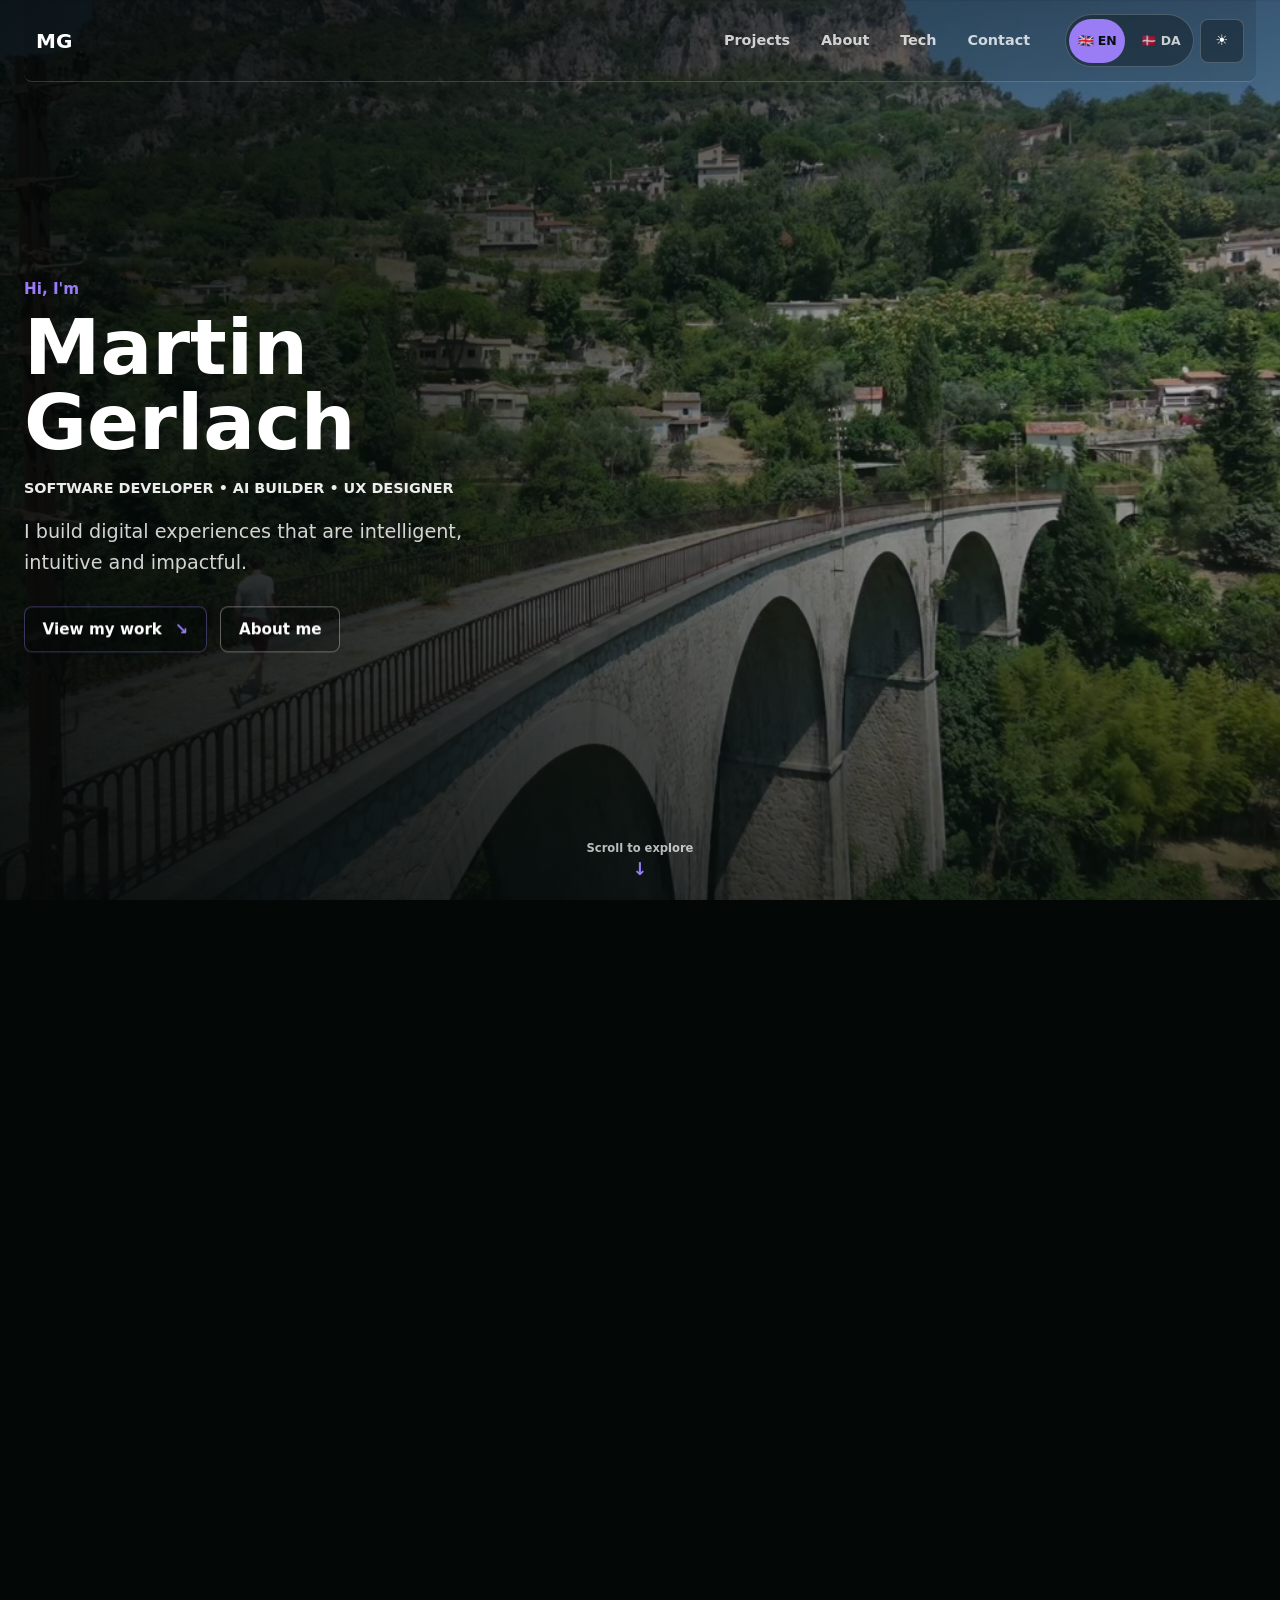
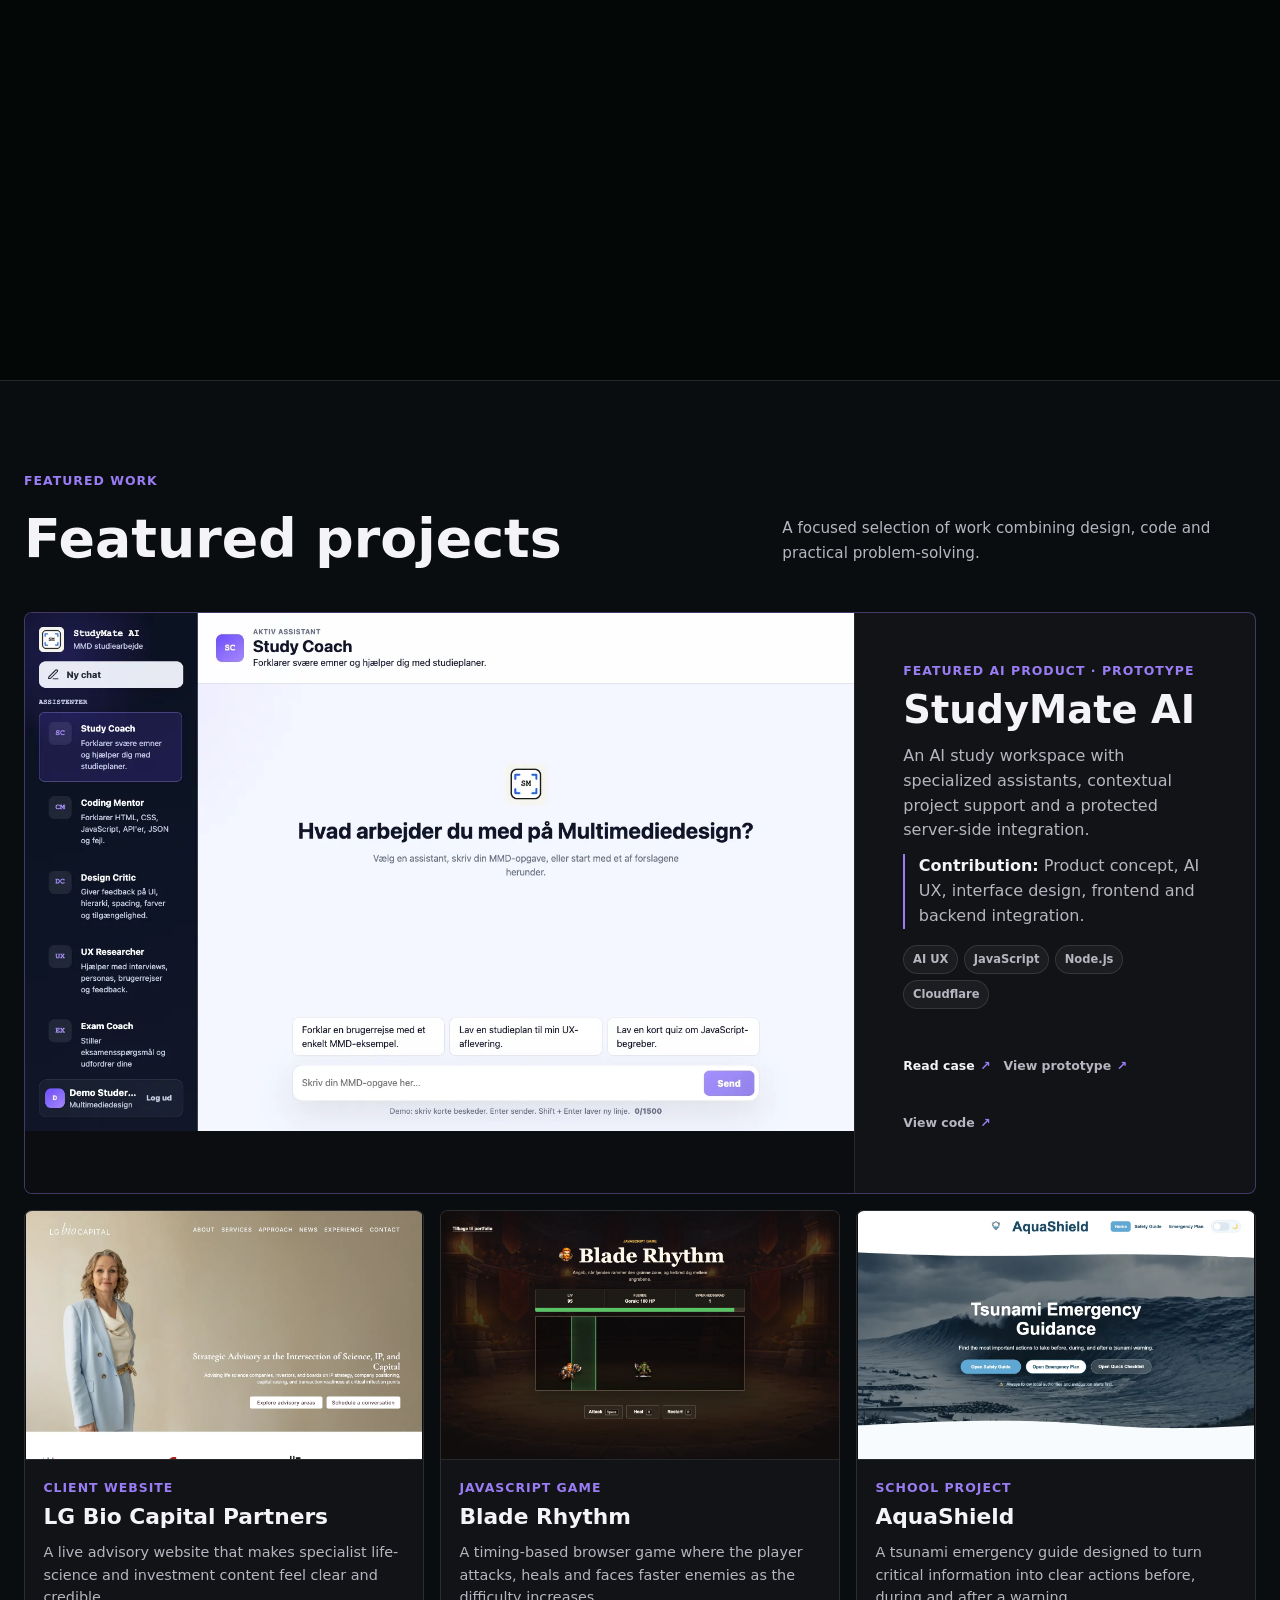
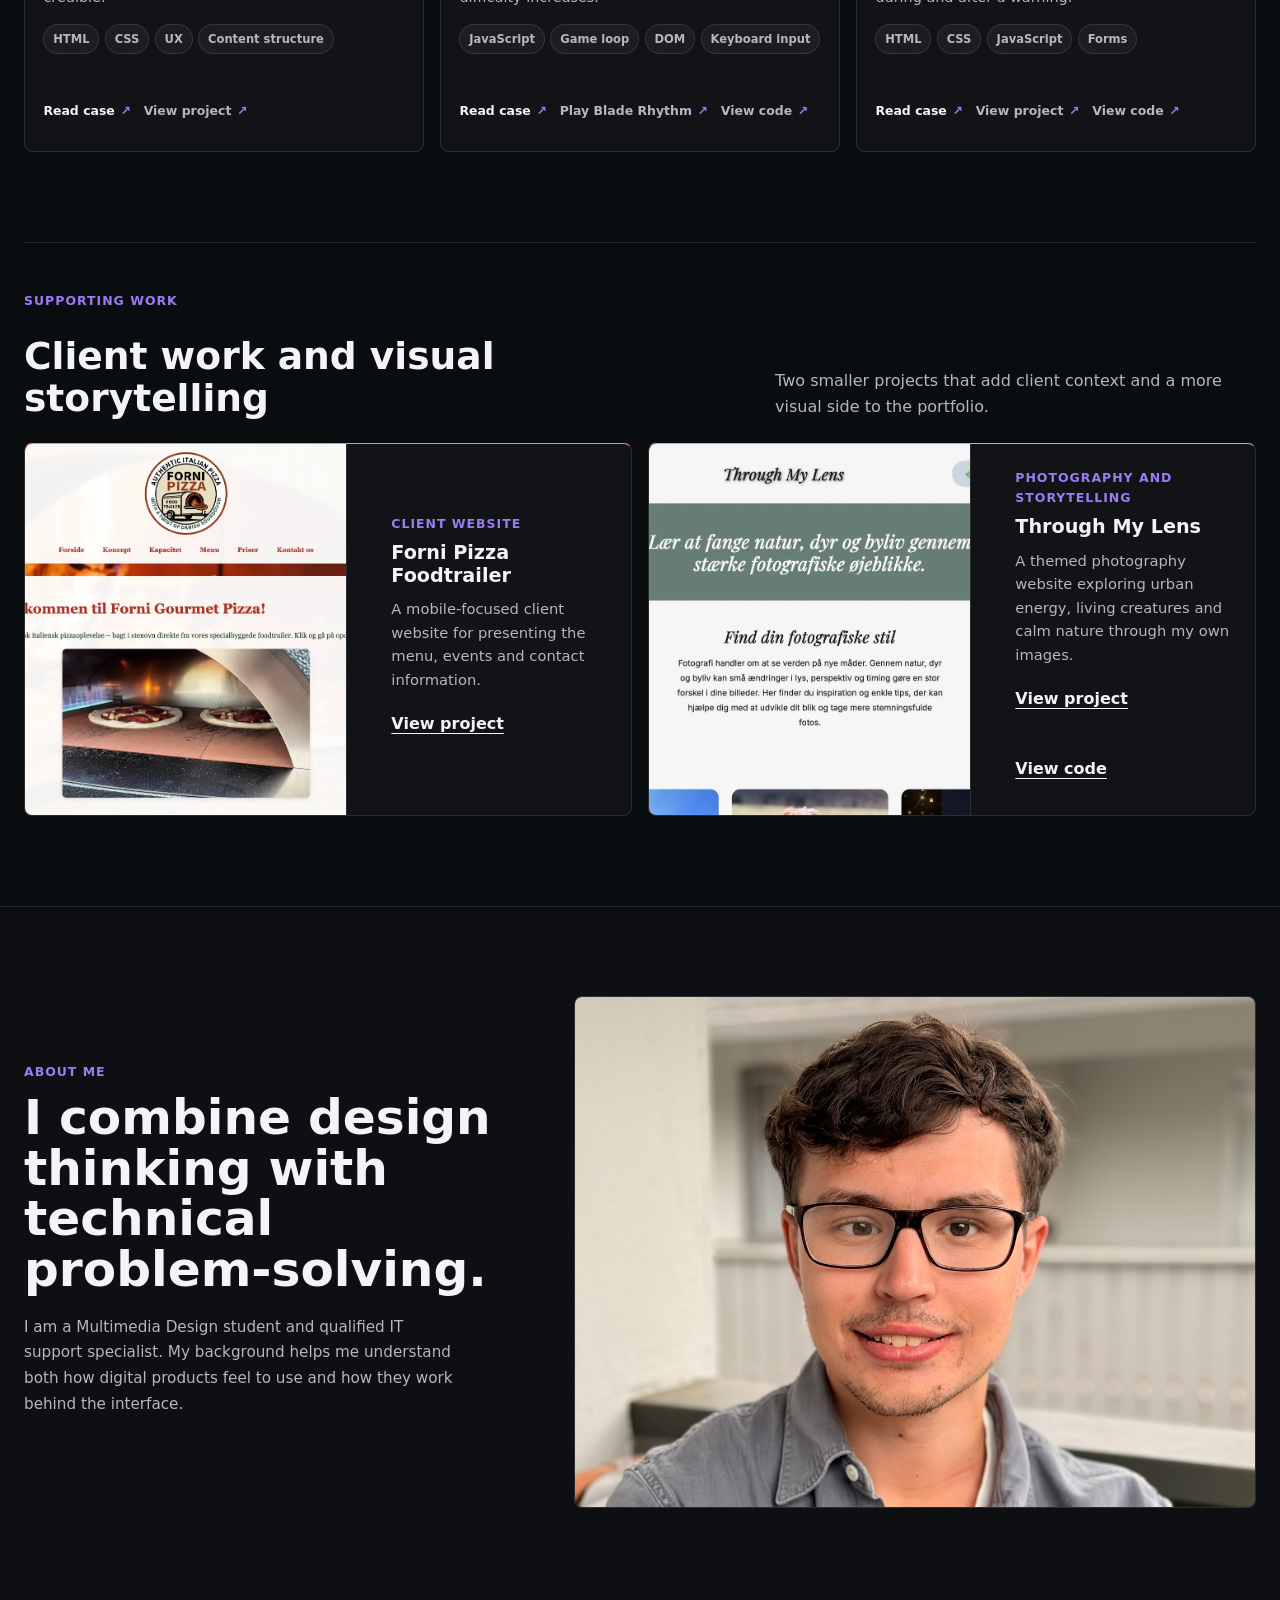
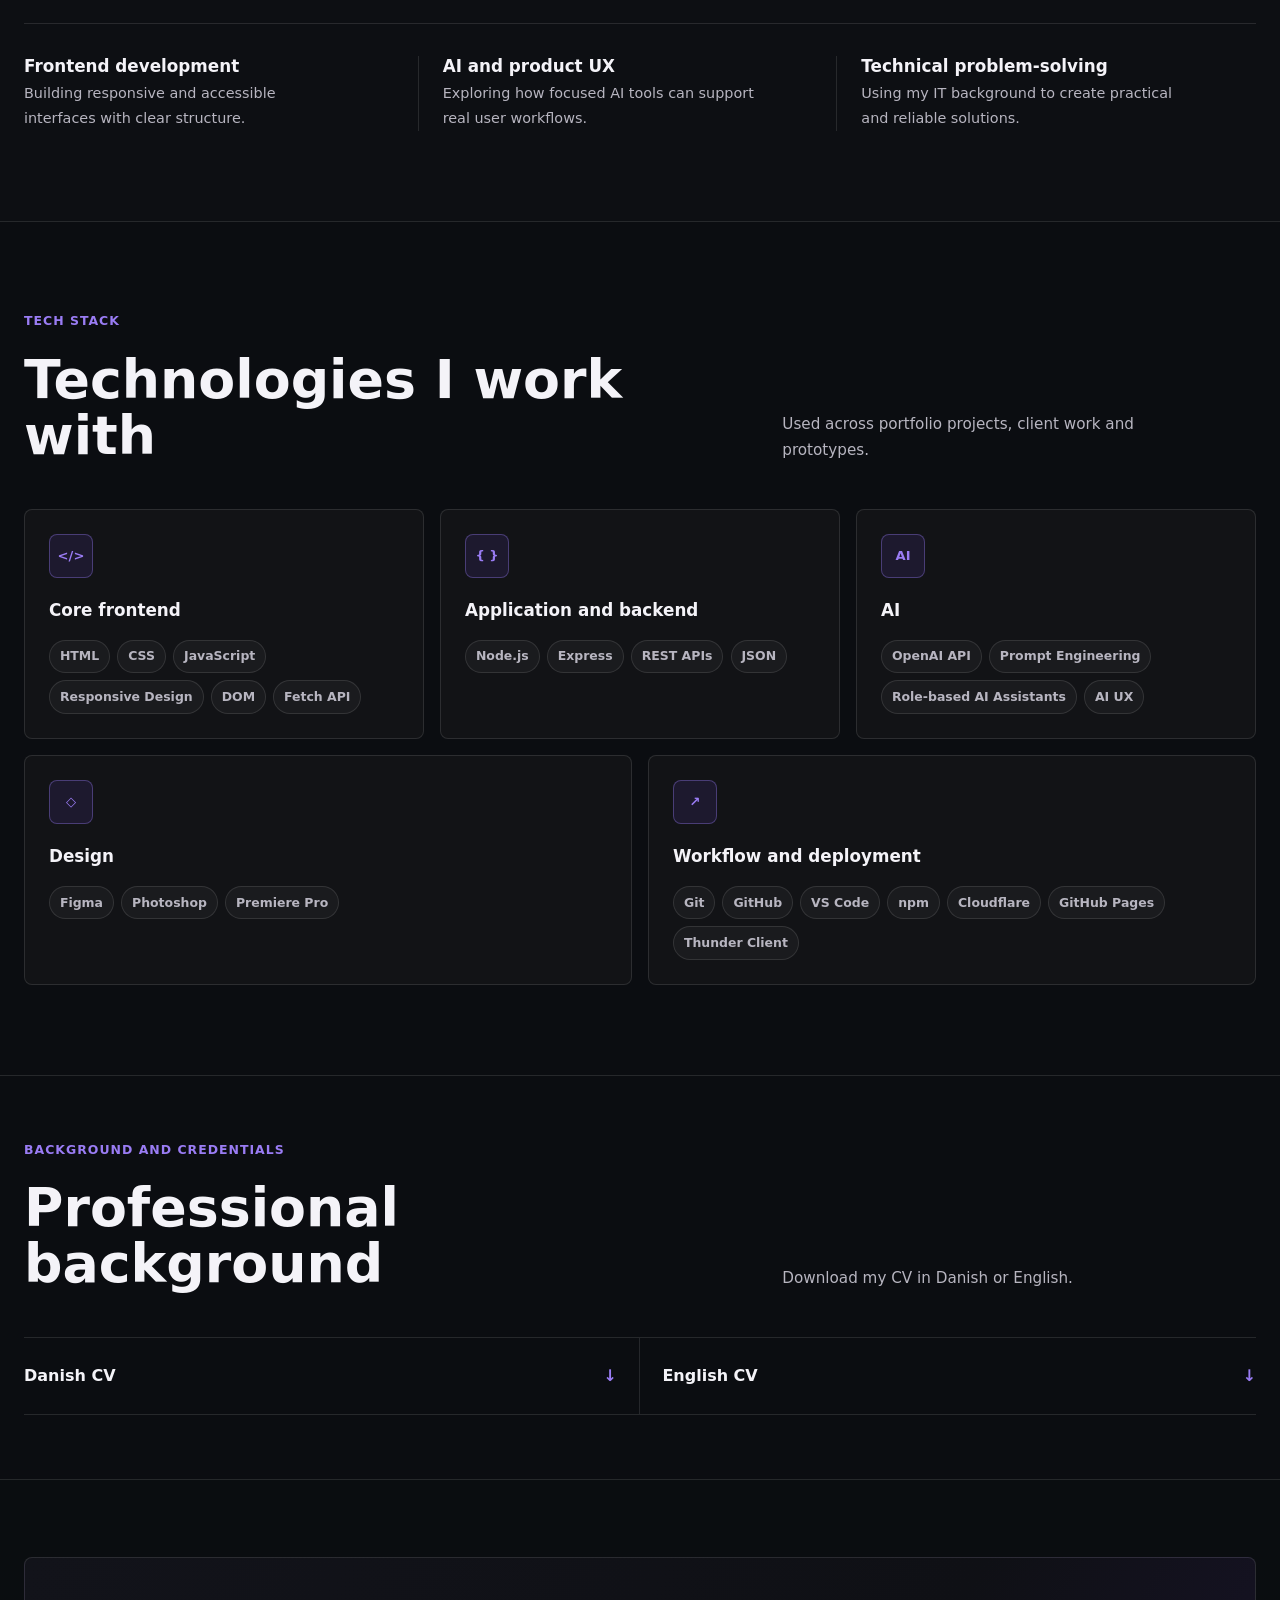
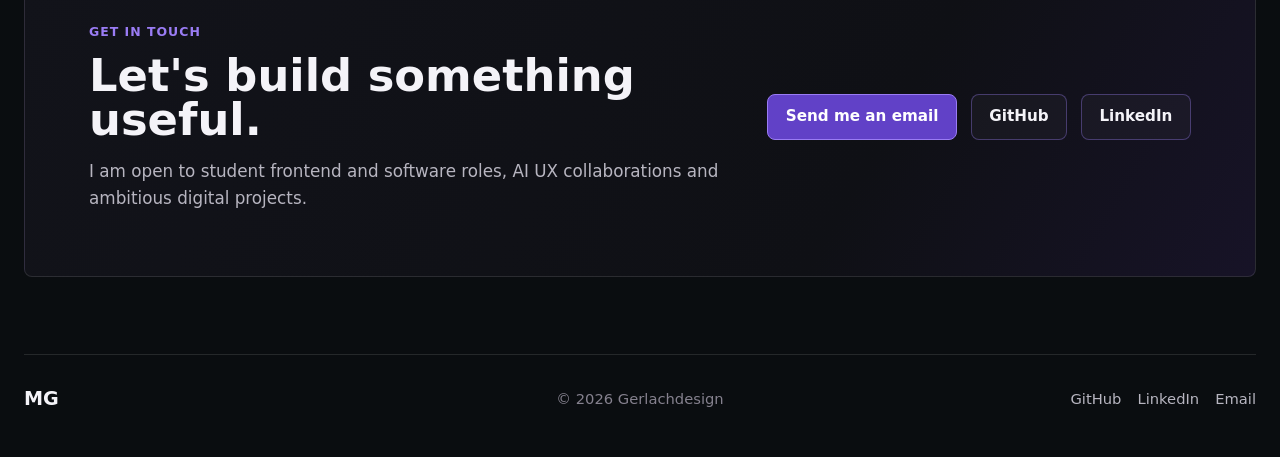
==== index.html @ 2da7c6e9 "content: refine homepage positioning copy" ====
<!DOCTYPE html>
<html lang="en" class="dark-mode">
<head>
  <meta charset="UTF-8" />
  <meta name="viewport" content="width=device-width, initial-scale=1.0" />
  <meta name="description" content="Martin Gerlach is a Multimedia Design student and qualified IT support specialist building frontend, UX and creative technology projects." data-i18n-attr="content:meta.description" />
  <meta name="theme-color" content="#0a0d10" />
  <link rel="canonical" href="https://gerlachdesign.dk/" />
  <meta property="og:type" content="website" />
  <meta property="og:url" content="https://gerlachdesign.dk/" />
  <meta property="og:title" content="Martin Gerlach | Frontend Developer, AI Builder & UX Designer" />
  <meta property="og:description" content="Multimedia Design student and qualified IT support specialist building clear, interactive digital products." />
  <meta property="og:image" content="https://gerlachdesign.dk/social-preview.png" />
  <meta property="og:image:width" content="1200" />
  <meta property="og:image:height" content="630" />
  <meta property="og:image:alt" content="Martin Gerlach with the text Frontend, UX and Creative Technology" />
  <meta name="twitter:card" content="summary_large_image" />
  <meta name="twitter:title" content="Martin Gerlach | Frontend Developer, AI Builder & UX Designer" />
  <meta name="twitter:description" content="Multimedia Design student and qualified IT support specialist building clear, interactive digital products." />
  <meta name="twitter:image" content="https://gerlachdesign.dk/social-preview.png" />
  <title data-i18n="meta.title">Martin Gerlach | Frontend Developer, AI Builder &amp; UX Designer</title>
  <link rel="icon" type="image/png" href="favicon.png" />
  <link rel="stylesheet" href="style.css?v=20260731-1" />
</head>
<body class="home-page dark-mode">
  <a class="skip-link" href="#main-content" data-i18n="skip.content">Skip to content</a>

  <header id="top" class="hero">
    <nav class="main-nav" aria-label="Primary navigation" data-i18n-attr="aria-label:nav.label">
      <a class="nav-brand" href="#top" aria-label="Martin Gerlach home" data-i18n-attr="aria-label:nav.home">MG</a>
      <ul>
        <li><a href="#projekter" data-nav-section="projekter" data-i18n="nav.projects">Projects</a></li>
        <li><a href="#om-mig" data-nav-section="om-mig" data-i18n="nav.about">About</a></li>
        <li><a href="#faerdigheder" data-nav-section="faerdigheder" data-i18n="nav.skills">Tech</a></li>
        <li><a href="#kontakt" data-nav-section="kontakt" data-i18n="nav.contact">Contact</a></li>
      </ul>
      <div class="nav-actions">
        <div class="language-switcher" role="group" aria-label="Choose language" data-i18n-attr="aria-label:language.label">
          <button type="button" data-language="en" aria-pressed="true"><span aria-hidden="true">🇬🇧</span> EN</button>
          <button type="button" data-language="da" aria-pressed="false"><span aria-hidden="true">🇩🇰</span> DA</button>
        </div>
        <button id="toggle-theme" class="theme-toggle" type="button" aria-label="Switch to light mode"><span class="theme-icon" aria-hidden="true">☀</span><span class="theme-label">Light mode</span></button>
      </div>
    </nav>

    <div class="hero-sticky">
      <div class="hero-media" aria-hidden="true">
        <div class="hero-video-fallback"></div>
        <video id="hero-video" class="hero-video hero-video--intro" autoplay muted loop playsinline preload="metadata" poster="videos/portfolio-hero-poster-20260729.jpg">
          <source src="videos/portfolio-hero-intro-20260731.mp4" type="video/mp4" />
        </video>
        <video id="hero-work-video" class="hero-video hero-video--work" muted loop playsinline preload="metadata">
          <source src="videos/portfolio-hero-work-20260731.mp4" type="video/mp4" />
        </video>
        <div class="hero-overlay"></div>
      </div>

      <div class="hero-content">
        <div class="hero-scene-copy hero-scene-copy--walking is-active" data-hero-copy="walking" aria-hidden="false">
          <p class="hero-eyebrow" data-i18n="hero.label">Hi, I'm</p>
          <h1 class="hero-scene-heading" data-i18n="hero.heading">Martin Gerlach</h1>
          <div class="hero-scene-support">
            <p class="hero-role" data-i18n="hero.role">SOFTWARE DEVELOPER • AI BUILDER • UX DESIGNER</p>
            <p class="hero-lede" data-i18n="hero.intro">I build digital experiences that are intelligent, intuitive and impactful.</p>
          </div>
          <div class="hero-actions" aria-label="Primary actions" data-i18n-attr="aria-label:hero.actionsLabel">
            <a class="button hero-cta" href="#projekter" data-i18n="hero.projectsCta">View my work</a>
            <a class="button hero-secondary-cta" href="#om-mig" data-i18n="hero.aboutCta">About me</a>
          </div>
        </div>

        <div class="hero-scene-copy hero-scene-copy--working" data-hero-copy="working" aria-hidden="true">
          <p class="hero-eyebrow" data-i18n="hero.workingLabel">FROM CONCEPT TO CODE</p>
          <h2 class="hero-scene-heading" data-i18n="hero.workingHeading">I design and build useful digital products.</h2>
          <div class="hero-scene-support">
            <p class="hero-lede" data-i18n="hero.workingText">Combining frontend development, thoughtful UX and practical AI to turn ideas into working experiences.</p>
          </div>
        </div>
      </div>

      <div class="hero-scroll-indicator" aria-hidden="true">
        <span data-i18n="hero.scroll">Scroll to explore</span>
        <span class="hero-scroll-arrow" aria-hidden="true">↓</span>
      </div>

      <div class="hero-transition" aria-hidden="true">
        <p data-i18n="hero.discover">Discover my work</p>
        <span aria-hidden="true">↓</span>
      </div>
    </div>
  </header>

  <main id="main-content">
    <section id="projekter" class="section section-projects">
      <div class="section-heading">
        <p class="section-label" data-i18n="projects.label">Featured work</p>
        <h2 data-i18n="projects.heading">Featured projects</h2>
        <p data-i18n="projects.intro">A focused selection of work combining design, code and practical problem-solving.</p>
      </div>

      <div class="project-list">
        <article class="project-card project-card-featured project-card--studymate">
          <div class="project-content">
            <p class="project-type" data-i18n="studymate.type">Featured AI Product · Prototype</p>
            <h3>StudyMate AI</h3>
            <p data-i18n="studymate.description">An AI study workspace with specialized assistants, contextual project support and a protected server-side integration.</p>
            <p class="project-contribution"><strong data-i18n="project.contribution">Contribution:</strong> <span data-i18n="studymate.contribution">Product concept, AI UX, interface design, frontend and backend integration.</span></p>
            <ul class="tag-list" aria-label="Technologies used for StudyMate AI" data-i18n-attr="aria-label:studymate.techAria">
              <li>AI UX</li>
              <li>JavaScript</li>
              <li>Node.js</li>
              <li>Cloudflare</li>
            </ul>
            <div class="project-actions">
              <a class="button button-primary" href="cases/studymate-ai.html" data-i18n="project.case">Read case</a>
              <a class="button button-secondary" href="https://martincgerlach.github.io/StudymateAI/" target="_blank" rel="noopener noreferrer" data-i18n="project.prototype">View prototype</a>
              <a class="button button-secondary" href="https://github.com/martincgerlach/StudymateAI" target="_blank" rel="noopener noreferrer" data-i18n="project.code">View code</a>
            </div>
          </div>
          <figure class="project-media project-media--screenshot">
            <img src="studymate-preview.webp" alt="Screenshot of the StudyMate AI dashboard prototype" data-i18n-attr="alt:studymate.imageAlt" loading="lazy" decoding="async" width="1440" height="900" />
          </figure>
        </article>

        <article class="project-card project-card--lg">
          <div class="project-content">
            <p class="project-type" data-i18n="lg.type">Client website</p>
            <h3>LG Bio Capital Partners</h3>
            <p data-i18n="lg.description">A live advisory website that makes specialist life-science and investment content feel clear and credible.</p>
            <ul class="tag-list" aria-label="Technologies used for LG Bio Capital Partners" data-i18n-attr="aria-label:lg.techAria">
              <li>HTML</li>
              <li>CSS</li>
              <li>UX</li>
              <li data-i18n="tag.contentStructure">Content structure</li>
            </ul>
            <div class="project-actions">
              <a class="button button-primary" href="cases/lg-bio-capital.html" data-i18n="project.case">Read case</a>
              <a class="button button-secondary" href="https://lgbiocapitalpartners.com/" target="_blank" rel="noopener noreferrer" data-i18n="project.view">View project</a>
            </div>
          </div>
          <figure class="project-media project-media--screenshot">
            <img src="lg-biocapital-preview.webp" alt="Screenshot of the LG Bio Capital Partners website" data-i18n-attr="alt:lg.imageAlt" loading="lazy" decoding="async" width="1440" height="900" />
          </figure>
        </article>

        <article class="project-card project-card--blade">
          <div class="project-content">
            <p class="project-type" data-i18n="blade.type">JavaScript game</p>
            <h3>Blade Rhythm</h3>
            <p data-i18n="blade.description">A timing-based browser game where the player attacks, heals and faces faster enemies as the difficulty increases.</p>
            <ul class="tag-list" aria-label="Technologies used for Blade Rhythm" data-i18n-attr="aria-label:blade.techAria">
              <li>JavaScript</li>
              <li data-i18n="tag.gameLoop">Game loop</li>
              <li>DOM</li>
              <li data-i18n="tag.keyboardInput">Keyboard input</li>
            </ul>
            <div class="project-actions">
              <a class="button button-primary" href="cases/blade-rhythm.html" data-i18n="project.case">Read case</a>
              <a class="button button-secondary" href="blade-rhythm/index.html" data-i18n="project.play">Play Blade Rhythm</a>
              <a class="button button-secondary" href="https://github.com/martincgerlach/Blade-Rhythm" target="_blank" rel="noopener noreferrer" data-i18n="project.code">View code</a>
            </div>
          </div>
          <figure class="project-media">
            <img src="blade-rhythm-preview.webp" alt="Blade Rhythm gameplay showing the player, enemy and green timing zone" data-i18n-attr="alt:blade.imageAlt" loading="lazy" decoding="async" width="1440" height="900" />
          </figure>
        </article>

        <article class="project-card project-card--aquashield">
          <div class="project-content">
            <p class="project-type" data-i18n="aquashield.type">School project</p>
            <h3>AquaShield</h3>
            <p data-i18n="aquashield.description">A tsunami emergency guide designed to turn critical information into clear actions before, during and after a warning.</p>
            <ul class="tag-list" aria-label="Technologies used for AquaShield" data-i18n-attr="aria-label:aquashield.techAria">
              <li>HTML</li>
              <li>CSS</li>
              <li>JavaScript</li>
              <li data-i18n="tag.forms">Forms</li>
            </ul>
            <div class="project-actions">
              <a class="button button-primary" href="cases/aquashield.html" data-i18n="project.case">Read case</a>
              <a class="button button-secondary" href="https://martincgerlach.github.io/AquaShield/" target="_blank" rel="noopener noreferrer" data-i18n="project.view">View project</a>
              <a class="button button-secondary" href="https://github.com/martincgerlach/AquaShield" target="_blank" rel="noopener noreferrer" data-i18n="project.code">View code</a>
            </div>
          </div>
          <figure class="project-media project-media--screenshot">
            <img src="aquashield-preview.webp" alt="Screenshot of the AquaShield tsunami emergency guide" data-i18n-attr="alt:aquashield.imageAlt" loading="lazy" decoding="async" width="1440" height="900" />
          </figure>
        </article>

      </div>

      <section class="secondary-work" aria-labelledby="more-work-heading">
        <div class="secondary-work-heading">
          <p class="section-label" data-i18n="more.label">Supporting work</p>
          <h3 id="more-work-heading" data-i18n="more.heading">Client work and visual storytelling</h3>
          <p data-i18n="more.intro">Two smaller projects that add client context and a more visual side to the portfolio.</p>
        </div>
        <div class="secondary-work-grid">
          <article class="secondary-project secondary-project--forni">
            <img src="forni-preview.webp" alt="Screenshot of the Forni Pizza Food Trailer website" data-i18n-attr="alt:forni.imageAlt" loading="lazy" decoding="async" width="1440" height="900" />
            <div>
              <p class="project-type" data-i18n="forni.type">Client website</p>
              <h4>Forni Pizza Foodtrailer</h4>
              <p data-i18n="forni.secondaryDescription">A mobile-focused client website for presenting the menu, events and contact information.</p>
              <a class="text-link" href="https://forni.dk/" target="_blank" rel="noopener noreferrer" data-i18n="project.view">View project</a>
            </div>
          </article>
          <article class="secondary-project secondary-project--storytelling">
            <img src="through-my-lens-preview.webp" alt="Photography gallery from the Through My Lens website" data-i18n-attr="alt:story.imageAlt" loading="lazy" decoding="async" width="1440" height="900" />
            <div>
              <p class="project-type" data-i18n="story.type">Photography and storytelling</p>
              <h4>Through My Lens</h4>
              <p data-i18n="story.description">A themed photography website exploring urban energy, living creatures and calm nature through my own images.</p>
              <div class="secondary-links">
                <a class="text-link" href="https://martincgerlach.github.io/Through-my-lens/" target="_blank" rel="noopener noreferrer" data-i18n="project.view">View project</a>
                <a class="text-link" href="https://github.com/martincgerlach/Through-my-lens" target="_blank" rel="noopener noreferrer" data-i18n="project.code">View code</a>
              </div>
            </div>
          </article>
        </div>
      </section>
    </section>

    <section id="om-mig" class="section section-about">
      <div class="about-layout">
        <div class="about-copy">
          <div class="section-heading">
            <p class="section-label" data-i18n="about.label">About me</p>
            <h2 data-i18n="about.heading">I combine design thinking with technical problem-solving.</h2>
            <p data-i18n="about.intro">I am a Multimedia Design student and qualified IT support specialist. My background helps me understand both how digital products feel to use and how they work behind the interface.</p>
          </div>
        </div>

        <figure class="about-portrait">
          <img src="profile-picture.jpg" alt="Portrait of Martin Gerlach" data-i18n-attr="alt:about.imageAlt" loading="lazy" decoding="async" width="1200" height="1600" />
        </figure>

        <div class="about-grid">
          <article class="text-panel">
            <h3 data-i18n="about.frontendHeading">Frontend development</h3>
            <p data-i18n="about.frontendText">Building responsive and accessible interfaces with clear structure.</p>
          </article>
          <article class="text-panel">
            <h3 data-i18n="about.aiHeading">AI and product UX</h3>
            <p data-i18n="about.aiText">Exploring how focused AI tools can support real user workflows.</p>
          </article>
          <article class="text-panel">
            <h3 data-i18n="about.technicalHeading">Technical problem-solving</h3>
            <p data-i18n="about.technicalText">Using my IT background to create practical and reliable solutions.</p>
          </article>
        </div>

      </div>
    </section>

    <section id="faerdigheder" class="section section-skills">
      <div class="section-heading">
        <p class="section-label" data-i18n="skills.label">Tech stack</p>
        <h2 data-i18n="skills.heading">Technologies I work with</h2>
        <p data-i18n="skills.intro">Used across portfolio projects, client work and prototypes.</p>
      </div>

      <div class="tech-group-grid">
        <article class="tech-group-card">
          <span class="tech-group-icon" aria-hidden="true">&lt;/&gt;</span>
          <h3 data-i18n="tech.frontendHeading">Core frontend</h3>
          <ul class="tech-badge-list"><li>HTML</li><li>CSS</li><li>JavaScript</li><li>Responsive Design</li><li>DOM</li><li>Fetch API</li></ul>
        </article>
        <article class="tech-group-card">
          <span class="tech-group-icon" aria-hidden="true">{ }</span>
          <h3 data-i18n="tech.backendHeading">Application and backend</h3>
          <ul class="tech-badge-list"><li>Node.js</li><li>Express</li><li>REST APIs</li><li>JSON</li></ul>
        </article>
        <article class="tech-group-card">
          <span class="tech-group-icon" aria-hidden="true">AI</span>
          <h3>AI</h3>
          <ul class="tech-badge-list"><li>OpenAI API</li><li>Prompt Engineering</li><li>Role-based AI Assistants</li><li>AI UX</li></ul>
        </article>
        <article class="tech-group-card">
          <span class="tech-group-icon" aria-hidden="true">◇</span>
          <h3 data-i18n="tech.designHeading">Design</h3>
          <ul class="tech-badge-list"><li>Figma</li><li>Photoshop</li><li>Premiere Pro</li></ul>
        </article>
        <article class="tech-group-card tech-group-card--wide">
          <span class="tech-group-icon" aria-hidden="true">↗</span>
          <h3 data-i18n="tech.workflowHeading">Workflow and deployment</h3>
          <ul class="tech-badge-list"><li>Git</li><li>GitHub</li><li>VS Code</li><li>npm</li><li>Cloudflare</li><li>GitHub Pages</li><li>Thunder Client</li></ul>
        </article>
      </div>
    </section>

    <section id="materiale" class="section section-materials">
      <div class="section-heading">
        <p class="section-label" data-i18n="materials.label">Background and credentials</p>
        <h2 data-i18n="materials.heading">Professional background</h2>
        <p data-i18n="materials.intro">Download my CV in Danish or English.</p>
      </div>

      <div class="credentials-panel">
        <a class="credential-link" href="CV_Martin_Gerlach_DA.pdf" download><span data-i18n="materials.danishCv">Danish CV</span><span aria-hidden="true">↓</span></a>
        <a class="credential-link" href="CV_Martin_Gerlach_EN.pdf" download><span data-i18n="materials.englishCv">English CV</span><span aria-hidden="true">↓</span></a>
      </div>
    </section>

    <section id="kontakt" class="section section-contact">
      <div class="contact-panel">
        <div>
          <p class="section-label" data-i18n="contact.label">Get in touch</p>
          <h2 data-i18n="contact.heading">Let's build something useful.</h2>
          <p data-i18n="contact.text">I am open to student frontend and software roles, AI UX collaborations and ambitious digital projects.</p>
        </div>
        <div class="contact-actions">
          <a class="button button-primary" href="mailto:martin.gerlach.2950@gmail.com" data-i18n="contact.email">Send me an email</a>
          <a class="button button-secondary" href="https://github.com/martincgerlach" target="_blank" rel="noopener noreferrer" data-i18n="contact.github">GitHub</a>
          <a class="button button-secondary" href="https://www.linkedin.com/in/martin-christoffer-gerlach-68272a21a/" target="_blank" rel="noopener noreferrer">LinkedIn</a>
        </div>
      </div>
    </section>
  </main>

  <footer class="site-footer">
    <a class="footer-brand" href="#top" aria-label="Back to top">MG</a>
    <p data-i18n="footer.copyright">© 2026 Gerlachdesign</p>
    <nav class="footer-links" aria-label="Social links">
      <a href="https://github.com/martincgerlach" target="_blank" rel="noopener noreferrer">GitHub</a>
      <a href="https://www.linkedin.com/in/martin-christoffer-gerlach-68272a21a/" target="_blank" rel="noopener noreferrer">LinkedIn</a>
      <a href="mailto:martin.gerlach.2950@gmail.com">Email</a>
    </nav>
  </footer>

  <script src="portfolio-translations.js?v=20260731-2"></script>
  <script src="language.js?v=20260727-1"></script>
  <script src="hero-video.js?v=20260731-1"></script>
  <script>
    const button = document.getElementById("toggle-theme");
    const root = document.documentElement;
    const THEME_KEY = "gerlach-theme";

    const applyTheme = (theme) => {
      const isLight = theme === "light";
      document.body.classList.toggle("dark-mode", !isLight);
      document.body.classList.toggle("light-mode", isLight);
      root.classList.toggle("dark-mode", !isLight);
      root.classList.toggle("light-mode", isLight);
    };

    const updateThemeLabel = () => {
      const isDark = document.body.classList.contains("dark-mode");
      const label = GerlachLanguage.t(isDark ? "theme.lightLabel" : "theme.darkLabel");
      const action = GerlachLanguage.t(isDark ? "theme.light" : "theme.dark");
      button.querySelector(".theme-label").textContent = label;
      button.setAttribute("aria-label", action);
      button.querySelector(".theme-icon").textContent = isDark ? "☀" : "☾";
    };

    button.addEventListener("click", () => {
      const nextTheme = document.body.classList.contains("dark-mode") ? "light" : "dark";
      applyTheme(nextTheme);
      try {
        window.localStorage.setItem(THEME_KEY, nextTheme);
      } catch {
        // Theme switching still works if storage is unavailable.
      }
      updateThemeLabel();
    });

    try {
      applyTheme(window.localStorage.getItem(THEME_KEY) === "light" ? "light" : "dark");
    } catch {
      applyTheme("dark");
    }
    updateThemeLabel();
    document.addEventListener("languagechange", updateThemeLabel);
  </script>
</body>
</html>
---- style.css ----
:root {
  --page: #07100f;
  --page-soft: #0c1716;
  --surface: #101d1b;
  --surface-raised: #142522;
  --surface-light: #edf5f1;
  --ink: #f4fbf7;
  --muted: #b8c9c2;
  --quiet: #7d938b;
  --line: rgba(195, 230, 216, 0.16);
  --line-strong: rgba(195, 230, 216, 0.28);
  --accent: #54f0c0;
  --accent-strong: #83b9ff;
  --accent-soft: rgba(84, 240, 192, 0.12);
  --shadow: 0 24px 70px rgba(0, 0, 0, 0.32);
  --radius: 8px;
  --radius-large: 18px;
  --max-width: 1180px;
  --font-main: Inter, ui-sans-serif, system-ui, -apple-system, BlinkMacSystemFont, "Segoe UI", sans-serif;
}

html.light-mode {
  --page: #f5f8f6;
  --page-soft: #edf3ef;
  --surface: #ffffff;
  --surface-raised: #f8fbf9;
  --surface-light: #17221f;
  --ink: #13201d;
  --muted: #53635d;
  --quiet: #5f706a;
  --line: rgba(27, 48, 41, 0.14);
  --line-strong: rgba(27, 48, 41, 0.24);
  --accent: #0f7e68;
  --accent-strong: #1d5fae;
  --accent-soft: rgba(15, 126, 104, 0.1);
  --shadow: 0 24px 70px rgba(24, 42, 36, 0.12);
}

* {
  box-sizing: border-box;
}

html {
  scroll-behavior: smooth;
  scroll-padding-top: 5.5rem;
  background: var(--page);
  overflow-x: clip;
}

body {
  min-width: 320px;
  margin: 0;
  background:
    radial-gradient(circle at 18% 4%, rgba(84, 240, 192, 0.15), transparent 28rem),
    radial-gradient(circle at 88% 12%, rgba(131, 185, 255, 0.15), transparent 26rem),
    linear-gradient(180deg, var(--page), var(--page-soft) 62%, var(--page));
  color: var(--ink);
  font-family: var(--font-main);
  line-height: 1.6;
  overflow-x: clip;
}

body.light-mode {
  background:
    radial-gradient(circle at 18% 4%, rgba(15, 126, 104, 0.1), transparent 28rem),
    radial-gradient(circle at 88% 12%, rgba(29, 95, 174, 0.1), transparent 26rem),
    linear-gradient(180deg, var(--page), var(--page-soft) 62%, var(--page));
}

img {
  max-width: 100%;
  height: auto;
}

a {
  color: inherit;
}

p,
h1,
h2,
h3,
h4,
dl,
dd,
figure {
  margin: 0;
}

button,
a {
  -webkit-tap-highlight-color: transparent;
}

:focus-visible {
  outline: 3px solid var(--accent);
  outline-offset: 4px;
}

.skip-link {
  position: fixed;
  left: 16px;
  top: 16px;
  z-index: 100;
  transform: translateY(-150%);
  padding: 0.7rem 1rem;
  border-radius: var(--radius);
  background: var(--accent);
  color: #06100e;
  font-weight: 800;
  text-decoration: none;
}

.skip-link:focus {
  transform: translateY(0);
}

.section,
.profile-facts,
.case-shell,
.site-footer {
  width: min(var(--max-width), calc(100% - 32px));
  margin-inline: auto;
}

.main-nav {
  position: absolute;
  top: 0;
  left: 50%;
  z-index: 20;
  display: grid;
  grid-template-columns: auto 1fr auto;
  gap: 1.25rem;
  align-items: center;
  width: min(var(--max-width), calc(100% - 48px));
  min-height: 82px;
  padding: 0.8rem 0;
  border-bottom: 1px solid rgba(255, 255, 255, 0.18);
  background: rgba(3, 10, 8, var(--hero-nav-backdrop, 0));
  color: #f7fbf9;
  transform: translateX(-50%);
}

.nav-brand {
  display: inline-flex;
  align-items: center;
  width: auto;
  min-height: 48px;
  background: transparent;
  color: #ffffff;
  font-size: 1.25rem;
  font-weight: 750;
  line-height: 1;
  text-decoration: none;
}

.main-nav ul {
  display: flex;
  flex-wrap: wrap;
  justify-content: flex-end;
  gap: 0.1rem;
  margin: 0;
  padding: 0;
  list-style: none;
}

.main-nav a:not(.nav-brand),
.theme-toggle {
  display: inline-flex;
  align-items: center;
  justify-content: center;
  min-height: 44px;
  padding: 0 0.85rem;
  border: 1px solid transparent;
  border-radius: var(--radius);
  color: rgba(255, 255, 255, 0.78);
  font: inherit;
  font-size: 0.9rem;
  font-weight: 750;
  line-height: 1;
  text-decoration: none;
}

.nav-actions,
.language-switcher {
  display: flex;
  align-items: center;
  gap: 0.4rem;
}

.language-switcher {
  padding: 0.2rem;
  border: 1px solid rgba(255, 255, 255, 0.2);
  border-radius: 999px;
  background: rgba(2, 8, 7, 0.34);
}

.language-switcher button {
  display: inline-flex;
  align-items: center;
  justify-content: center;
  gap: 0.25rem;
  min-width: 48px;
  min-height: 44px;
  padding: 0 0.55rem;
  border: 0;
  border-radius: 999px;
  background: transparent;
  color: rgba(255, 255, 255, 0.76);
  font: inherit;
  font-size: 0.78rem;
  font-weight: 800;
  cursor: pointer;
}

.language-switcher button[aria-pressed="true"] {
  background: var(--accent);
  color: #06100e;
}

.language-switcher button:hover,
.language-switcher button:focus-visible {
  color: #ffffff;
}

.language-switcher button[aria-pressed="true"]:hover,
.language-switcher button[aria-pressed="true"]:focus-visible {
  color: #06100e;
}

.theme-toggle {
  gap: 0.4rem;
}

.main-nav a:not(.nav-brand):hover,
.theme-toggle:hover {
  background: rgba(255, 255, 255, 0.1);
  color: #ffffff;
}

.theme-toggle {
  width: 44px;
  padding: 0;
  border-color: rgba(255, 255, 255, 0.2);
  background: rgba(2, 8, 7, 0.34);
  color: #ffffff;
  cursor: pointer;
}

.main-nav .theme-label {
  position: absolute;
  width: 1px;
  height: 1px;
  overflow: hidden;
  clip: rect(0 0 0 0);
  clip-path: inset(50%);
  white-space: nowrap;
}

.hero {
  position: relative;
  min-height: 240vh;
  min-height: 240svh;
  background: #030706;
  color: #ffffff;
}

.hero-sticky {
  position: sticky;
  top: 0;
  isolation: isolate;
  display: grid;
  height: 100vh;
  height: 100svh;
  overflow: hidden;
  background: #030706;
}

.hero-media,
.hero-video,
.hero-video-fallback,
.hero-overlay {
  position: absolute;
  inset: 0;
  width: 100%;
  height: 100%;
}

.hero-media {
  z-index: 0;
  overflow: hidden;
  background: #030706;
}

.hero-video-fallback {
  background: #030706 url("videos/portfolio-hero-poster-20260729.jpg") center center / cover no-repeat;
}

.hero-video {
  display: block;
  object-fit: cover;
  object-position: center center;
  opacity: 0;
  transform: scale(var(--hero-video-scale, 1));
  transform-origin: center;
  transition: opacity 420ms ease;
  will-change: opacity, transform;
}

.hero-video-ready .hero-video--intro {
  opacity: 1;
}

.hero-video--work {
  opacity: 0;
}

.hero-video-ready.hero-work-active .hero-video--intro {
  opacity: 0;
}

.hero-video-ready.hero-work-active .hero-video--work {
  opacity: 1;
}

.hero-scene-switching .hero-scene-copy {
  opacity: 0;
}

.hero-video-fallback-active .hero-video {
  display: none;
}

.hero-overlay {
  background:
    linear-gradient(90deg, rgba(2, 7, 6, 0.86) 0%, rgba(2, 7, 6, 0.68) 34%, rgba(2, 7, 6, 0.28) 68%, rgba(2, 7, 6, 0.2) 100%),
    linear-gradient(180deg, rgba(2, 7, 6, 0.38) 0%, rgba(2, 7, 6, 0.05) 42%, rgba(2, 7, 6, 0.64) 100%);
}

.hero-overlay::after {
  position: absolute;
  inset: 0;
  content: "";
  background: #010303;
  opacity: var(--hero-overlay-darkness, 0);
  transition: opacity 220ms ease;
  will-change: opacity;
}

.hero-content {
  z-index: 2;
  display: flex;
  align-items: center;
  width: min(var(--max-width), calc(100% - 48px));
  min-height: 100vh;
  min-height: 100svh;
  margin-inline: auto;
  padding: 8.5rem 0 6rem;
}

.hero-copy {
  max-width: 650px;
  opacity: var(--hero-copy-opacity, 1);
  text-shadow: 0 2px 24px rgba(0, 0, 0, 0.42);
  transform: translate3d(0, var(--hero-copy-y, 0), 0);
  will-change: opacity, transform;
}

.hero-eyebrow {
  color: var(--accent);
  font-size: 0.95rem;
  font-weight: 750;
}

.section-label,
.project-type {
  color: var(--accent);
  font-size: 0.78rem;
  font-weight: 850;
  letter-spacing: 0.08em;
  text-transform: uppercase;
}

.hero h1 {
  max-width: 650px;
  margin-top: 0.55rem;
  color: #ffffff;
  font-size: 5.5rem;
  line-height: 0.98;
  letter-spacing: 0;
  overflow-wrap: normal;
  word-break: normal;
}

.hero-role {
  max-width: 650px;
  margin-top: 1.1rem;
  color: rgba(255, 255, 255, 0.92);
  font-size: 0.9rem;
  font-weight: 800;
  line-height: 1.5;
  text-transform: uppercase;
}

.hero-lede {
  max-width: 520px;
  margin-top: 1rem;
  color: rgba(255, 255, 255, 0.82);
  font-size: 1.2rem;
  line-height: 1.65;
}

.hero-actions,
.button-row,
.contact-actions {
  display: flex;
  flex-wrap: wrap;
  gap: 0.85rem;
}

.hero-actions {
  margin-top: 1.7rem;
  opacity: var(--hero-cta-opacity, 1);
  will-change: opacity;
}

.hero-cta-is-hidden .hero-actions {
  pointer-events: none;
}

.hero-cta {
  gap: 0.8rem;
  min-width: 168px;
  border-color: var(--accent);
  background: rgba(3, 10, 8, 0.42);
  color: #ffffff;
  backdrop-filter: blur(10px);
}

.hero-cta::after {
  content: "↘";
  color: var(--accent);
  font-size: 1rem;
}

.hero-cta:hover {
  background: var(--accent);
  color: #04100d;
}

.hero-cta:hover::after {
  color: #04100d;
}

.hero-scroll-indicator {
  position: absolute;
  left: 50%;
  bottom: 1.35rem;
  z-index: 3;
  display: grid;
  justify-items: center;
  gap: 0.2rem;
  color: rgba(255, 255, 255, 0.72);
  font-size: 0.72rem;
  font-weight: 700;
  opacity: var(--hero-scroll-opacity, 1);
  transform: translateX(-50%);
  will-change: opacity;
}

.hero-scroll-arrow {
  color: var(--accent);
  font-size: 1.1rem;
  line-height: 1;
}

.hero-transition {
  position: absolute;
  top: 50%;
  left: 50%;
  z-index: 4;
  display: grid;
  justify-items: center;
  gap: 0.45rem;
  color: #ffffff;
  font-size: 1rem;
  font-weight: 800;
  opacity: var(--hero-transition-opacity, 0);
  pointer-events: none;
  text-align: center;
  transform: translate3d(-50%, calc(-50% + var(--hero-transition-y, 12px)), 0);
  will-change: opacity, transform;
}

.hero-transition span {
  color: var(--accent);
  font-size: 1.2rem;
  line-height: 1;
}

.button {
  display: inline-flex;
  align-items: center;
  justify-content: center;
  min-height: 46px;
  padding: 0.78rem 1.1rem;
  border: 1px solid var(--line-strong);
  border-radius: var(--radius);
  font-size: 0.95rem;
  font-weight: 800;
  line-height: 1;
  text-decoration: none;
  transition: transform 180ms ease, border-color 180ms ease, background 180ms ease;
}

.button:hover {
  transform: translateY(-2px);
}

.button-primary {
  border-color: var(--accent);
  background: var(--accent);
  color: #06100e;
}

.button-secondary {
  background: rgba(255, 255, 255, 0.03);
  color: var(--ink);
}

body.light-mode .button-secondary {
  background: rgba(255, 255, 255, 0.72);
}

.profile-facts {
  margin-top: clamp(-3rem, -4vw, -1.5rem);
  padding-bottom: clamp(1.5rem, 3vw, 2.5rem);
}

.profile-facts-grid {
  display: grid;
  grid-template-columns: repeat(3, minmax(0, 1fr));
  gap: 0.75rem;
}

.profile-facts-grid div {
  min-width: 0;
  padding: 1rem;
  border: 1px solid var(--line);
  border-radius: var(--radius);
  background: rgba(255, 255, 255, 0.035);
}

body.light-mode .profile-facts-grid div {
  background: rgba(255, 255, 255, 0.66);
}

.profile-facts-grid dt {
  color: var(--quiet);
  font-size: 0.75rem;
  font-weight: 850;
  text-transform: uppercase;
}

.profile-facts-grid dd {
  margin-top: 0.35rem;
  color: var(--ink);
  font-size: 0.94rem;
  font-weight: 700;
}

.project-card,
.text-panel,
.skill-card,
.material-card,
.contact-panel {
  border: 1px solid var(--line);
  border-radius: var(--radius-large);
  background: rgba(255, 255, 255, 0.045);
  box-shadow: 0 18px 48px rgba(0, 0, 0, 0.18);
}

body.light-mode .project-card,
body.light-mode .text-panel,
body.light-mode .skill-card,
body.light-mode .material-card,
body.light-mode .contact-panel {
  background: rgba(255, 255, 255, 0.86);
  box-shadow: var(--shadow);
}

.section {
  padding: clamp(4rem, 8vw, 7rem) 0;
  border-top: 1px solid var(--line);
}

.section-heading {
  max-width: 760px;
  margin-bottom: clamp(1.75rem, 3vw, 2.5rem);
}

.section-heading h2 {
  margin-top: 0.65rem;
  color: var(--ink);
  font-size: clamp(3rem, 5vw, 3.75rem);
  line-height: 1.02;
}

.section-heading p:not(.section-label) {
  max-width: 700px;
  margin-top: 1.125rem;
  color: var(--muted);
  font-size: 1.05rem;
  line-height: 1.7;
}

.project-list {
  display: grid;
  gap: 1rem;
}

.secondary-work {
  margin-top: clamp(2.5rem, 5vw, 4rem);
  padding-top: clamp(2rem, 4vw, 3rem);
  border-top: 1px solid var(--line);
}

.secondary-work-heading {
  max-width: 700px;
}

.secondary-work-heading h3 {
  margin-top: 0.6rem;
  color: var(--ink);
  font-size: clamp(1.65rem, 3vw, 2.35rem);
  line-height: 1.1;
}

.secondary-work-heading > p:not(.section-label) {
  margin-top: 0.85rem;
  color: var(--muted);
}

.secondary-work-grid {
  display: grid;
  grid-template-columns: repeat(2, minmax(0, 1fr));
  gap: 1rem;
  margin-top: 1.5rem;
}

.secondary-project {
  display: grid;
  grid-template-columns: minmax(150px, 0.75fr) minmax(0, 1fr);
  gap: 1.25rem;
  align-items: center;
  min-width: 0;
  padding: 1rem;
  border: 1px solid var(--line);
  border-top: 3px solid var(--secondary-accent, var(--accent));
  border-radius: var(--radius-large);
  background: rgba(255, 255, 255, 0.035);
}

body.light-mode .secondary-project {
  background: rgba(255, 255, 255, 0.76);
}

.secondary-project--forni {
  --secondary-accent: #ff8b6a;
}

.secondary-project--storytelling {
  --secondary-accent: #83b9ff;
}

.secondary-project img {
  display: block;
  width: 100%;
  aspect-ratio: 16 / 10;
  object-fit: cover;
  object-position: top center;
  border: 1px solid var(--line);
  border-radius: 10px;
}

.secondary-project h4 {
  margin-top: 0.45rem;
  color: var(--ink);
  font-size: 1.2rem;
  line-height: 1.2;
}

.secondary-project div > p:not(.project-type) {
  margin-top: 0.65rem;
  color: var(--muted);
  font-size: 0.92rem;
  line-height: 1.6;
}

.secondary-links {
  display: flex;
  flex-wrap: wrap;
  gap: 1rem;
}

.text-link {
  display: inline-flex;
  min-height: 44px;
  align-items: center;
  margin-top: 0.65rem;
  color: var(--ink);
  font-weight: 800;
  text-underline-offset: 0.22em;
}

.project-card {
  --project-accent: var(--accent);
  --project-accent-light: var(--accent);
  display: grid;
  grid-template-columns: minmax(0, 1fr) minmax(300px, 0.88fr);
  gap: clamp(1.25rem, 4vw, 3rem);
  align-items: stretch;
  padding: clamp(1rem, 3vw, 1.75rem);
  border-top: 3px solid var(--project-accent);
}

body.light-mode .project-card {
  --project-accent: var(--project-accent-light);
}

.project-card--lg {
  --project-accent: #54f0c0;
  --project-accent-light: #0f7e68;
}

.project-card--lifescience {
  --project-accent: #9be15d;
  --project-accent-light: #3f7f2c;
}

.project-card--studymate {
  --project-accent: #9f7cff;
  --project-accent-light: #5a35d6;
}

.project-card--forni {
  --project-accent: #ff8b6a;
  --project-accent-light: #b9492f;
}

.project-card--blade {
  --project-accent: #ffc857;
  --project-accent-light: #8a5b00;
}

.project-card--aquashield {
  --project-accent: #83b9ff;
  --project-accent-light: #2b64a7;
}

.project-card--todo {
  --project-accent: #f39be8;
  --project-accent-light: #98438d;
}

.project-card-featured {
  grid-template-columns: minmax(0, 0.92fr) minmax(360px, 1.08fr);
  background:
    linear-gradient(135deg, color-mix(in srgb, var(--project-accent), transparent 86%), rgba(131, 185, 255, 0.06)),
    rgba(255, 255, 255, 0.052);
}

body.light-mode .project-card-featured {
  background:
    linear-gradient(135deg, color-mix(in srgb, var(--project-accent), transparent 90%), rgba(29, 95, 174, 0.05)),
    rgba(255, 255, 255, 0.9);
}

.project-content {
  display: flex;
  flex-direction: column;
  align-items: flex-start;
  min-width: 0;
  padding: clamp(0.35rem, 1vw, 0.75rem);
}

.project-content h3 {
  margin-top: 0.7rem;
  color: var(--ink);
  font-size: clamp(1.55rem, 3vw, 2.65rem);
  line-height: 1.05;
}

.project-content > p:not(.project-type) {
  margin-top: 1rem;
  color: var(--muted);
  font-size: 1rem;
  line-height: 1.72;
}

.project-proof {
  width: 100%;
  max-width: 62ch;
  padding: 0.72rem 0.85rem;
  border: 1px solid color-mix(in srgb, var(--project-accent), transparent 62%);
  border-radius: 12px;
  background: color-mix(in srgb, var(--project-accent), transparent 91%);
  line-height: 1.5;
}

.project-content > p.project-proof {
  margin-top: 0.85rem;
  color: var(--muted);
  font-size: 0.94rem;
  line-height: 1.5;
}

.project-proof strong {
  margin-right: 0.35rem;
  color: var(--ink);
}

.tag-list {
  display: flex;
  flex-wrap: wrap;
  gap: 0.5rem;
  margin: 1rem 0 1.1rem;
  padding: 0;
  list-style: none;
}

.tag-list li {
  display: inline-flex;
  align-items: center;
  min-height: 34px;
  padding: 0.4rem 0.68rem;
  border: 1px solid var(--line);
  border-radius: 999px;
  background: var(--accent-soft);
  color: var(--ink);
  font-size: 0.86rem;
  font-weight: 750;
}

.project-actions {
  display: flex;
  flex-wrap: wrap;
  gap: 0.75rem;
  width: 100%;
}

.project-media,
.project-placeholder {
  min-width: 0;
  overflow: hidden;
  border: 1px solid var(--line);
  border-radius: 14px;
  background: var(--surface);
  box-shadow: inset 0 3px 0 var(--project-accent);
}

.project-media img {
  display: block;
  width: 100%;
  height: 100%;
  min-height: 310px;
  object-fit: cover;
  object-position: top center;
}

.project-media--screenshot {
  align-self: center;
  aspect-ratio: 16 / 10;
}

.project-media--screenshot img {
  min-height: 0;
  object-fit: contain;
}

.project-placeholder {
  display: grid;
  align-content: center;
  min-height: 330px;
  padding: clamp(1.5rem, 4vw, 2.3rem);
  background:
    linear-gradient(135deg, rgba(84, 240, 192, 0.16), rgba(131, 185, 255, 0.1)),
    radial-gradient(circle at 88% 12%, rgba(255, 255, 255, 0.16), transparent 9rem),
    var(--surface-raised);
}

.project-placeholder span {
  color: var(--accent);
  font-size: 0.8rem;
  font-weight: 850;
  letter-spacing: 0.08em;
  text-transform: uppercase;
}

.project-placeholder strong {
  max-width: 360px;
  margin-top: 1rem;
  color: var(--ink);
  font-size: clamp(2rem, 5vw, 3.8rem);
  line-height: 0.94;
}

.project-placeholder p {
  max-width: 330px;
  margin-top: 1rem;
  color: var(--muted);
}

.project-placeholder--compact {
  align-content: center;
  min-height: 280px;
  background:
    linear-gradient(135deg, rgba(155, 225, 93, 0.13), rgba(84, 240, 192, 0.06)),
    var(--surface-raised);
}

.project-placeholder--compact strong {
  max-width: 100%;
  font-size: clamp(1.9rem, 4vw, 2.7rem);
  line-height: 1;
  overflow-wrap: anywhere;
}

.project-placeholder--compact p {
  max-width: 280px;
}

.project-placeholder--studymate {
  min-height: 300px;
  background:
    radial-gradient(circle at 18% 18%, rgba(159, 124, 255, 0.34), transparent 8rem),
    radial-gradient(circle at 88% 18%, rgba(84, 240, 192, 0.16), transparent 9rem),
    linear-gradient(135deg, rgba(159, 124, 255, 0.18), rgba(27, 39, 65, 0.88)),
    var(--surface-raised);
}

.project-placeholder--studymate strong {
  max-width: 100%;
  font-size: clamp(2.1rem, 4vw, 3.4rem);
}

.project-placeholder--studymate p {
  max-width: 330px;
}

.about-grid,
.skill-grid,
.material-grid {
  display: grid;
  gap: 1rem;
}

.about-grid {
  grid-template-columns: repeat(3, minmax(0, 1fr));
}

.text-panel,
.skill-card,
.material-card {
  padding: clamp(1.2rem, 3vw, 1.7rem);
}

.text-panel h3,
.skill-card h3,
.material-card h3 {
  color: var(--ink);
  font-size: 1.16rem;
  line-height: 1.2;
}

.text-panel p,
.material-card p {
  margin-top: 0.75rem;
  color: var(--muted);
  line-height: 1.72;
}

.skill-grid {
  grid-template-columns: repeat(4, minmax(0, 1fr));
}

.tech-stack-grid {
  grid-template-columns: repeat(3, minmax(0, 1fr));
  align-items: stretch;
}

.skill-card .tag-list {
  margin-bottom: 0;
}

.tech-card {
  display: flex;
  flex-direction: column;
  gap: 1rem;
}

.tech-evidence-list {
  display: grid;
  gap: 0;
  margin: 0;
  padding: 0;
  list-style: none;
}

.tech-evidence-item {
  display: grid;
  gap: 0.45rem;
  min-width: 0;
  padding: 0.8rem 0;
  border-bottom: 1px solid var(--line);
}

.tech-evidence-item:first-child {
  padding-top: 0;
}

.tech-evidence-item:last-child {
  padding-bottom: 0;
  border-bottom: 0;
}

.tech-evidence-item strong {
  color: var(--ink);
  font-size: 0.95rem;
  font-weight: 800;
  line-height: 1.35;
}

.tech-evidence-item > span {
  color: var(--muted);
  font-size: 0.84rem;
  line-height: 1.5;
}

.tech-project-links {
  display: flex;
  flex-wrap: wrap;
  gap: 0.35rem 0.65rem;
}

.tech-project-links a {
  color: var(--accent);
  font-weight: 700;
  text-underline-offset: 0.2em;
}

.tech-card--evidence > .text-link {
  margin-top: auto;
}

.material-grid {
  grid-template-columns: repeat(2, minmax(0, 1fr));
}

.material-card {
  display: flex;
  flex-direction: column;
  justify-content: space-between;
  gap: 1.5rem;
}

.material-card .button,
.contact-actions .button {
  width: fit-content;
}

.contact-panel {
  display: grid;
  grid-template-columns: minmax(0, 1fr) auto;
  gap: 2rem;
  align-items: center;
  padding: clamp(1.5rem, 5vw, 3rem);
  background:
    linear-gradient(135deg, rgba(84, 240, 192, 0.13), rgba(131, 185, 255, 0.08)),
    rgba(255, 255, 255, 0.05);
}

body.light-mode .contact-panel {
  background:
    linear-gradient(135deg, rgba(15, 126, 104, 0.09), rgba(29, 95, 174, 0.06)),
    rgba(255, 255, 255, 0.9);
}

.contact-panel h2 {
  max-width: 680px;
  margin-top: 0.8rem;
  color: var(--ink);
  font-size: clamp(2.2rem, 5vw, 4.5rem);
  line-height: 0.98;
}

.contact-panel p:not(.section-label) {
  max-width: 660px;
  margin-top: 1rem;
  color: var(--muted);
  font-size: 1.05rem;
}

.contact-actions {
  justify-content: flex-end;
}

.case-shell {
  padding: 1rem 0 clamp(3rem, 7vw, 6rem);
}

.case-topline {
  display: flex;
  align-items: center;
  justify-content: space-between;
  gap: 1rem;
  padding: 1rem 0 1.5rem;
  color: var(--quiet);
  font-size: 0.9rem;
  font-weight: 800;
  text-transform: uppercase;
}

.case-hero,
.case-summary article,
.case-section {
  border: 1px solid var(--line);
  border-radius: var(--radius-large);
  background: rgba(255, 255, 255, 0.045);
  box-shadow: 0 18px 48px rgba(0, 0, 0, 0.18);
}

body.light-mode .case-hero,
body.light-mode .case-summary article,
body.light-mode .case-section {
  background: rgba(255, 255, 255, 0.86);
  box-shadow: var(--shadow);
}

.case-hero {
  display: grid;
  grid-template-columns: minmax(0, 0.82fr) minmax(320px, 1fr);
  gap: clamp(1.25rem, 4vw, 3rem);
  align-items: center;
  padding: clamp(1rem, 3vw, 1.75rem);
  border-top: 3px solid var(--accent);
}

.case-hero-copy {
  padding: clamp(0.35rem, 1vw, 0.75rem);
}

.case-hero h1,
.case-section h2 {
  color: var(--ink);
  line-height: 1;
}

.case-hero h1 {
  max-width: 720px;
  margin-top: 0.85rem;
  font-size: clamp(2.4rem, 6vw, 5.4rem);
}

.case-hero p:not(.section-label),
.case-text-stack p {
  color: var(--muted);
  line-height: 1.72;
}

.case-hero p:not(.section-label) {
  max-width: 650px;
  margin-top: 1.25rem;
  font-size: clamp(1rem, 2vw, 1.22rem);
}

.case-actions {
  display: flex;
  flex-wrap: wrap;
  gap: 0.85rem;
  margin-top: 1.6rem;
}

.case-visual {
  overflow: hidden;
  border: 1px solid var(--line);
  border-radius: 14px;
  background: var(--surface);
  box-shadow: inset 0 3px 0 var(--accent);
}

.case-visual img {
  display: block;
  width: 100%;
  aspect-ratio: 16 / 10;
  object-fit: contain;
  object-position: top center;
}

.case-summary {
  display: grid;
  grid-template-columns: repeat(4, minmax(0, 1fr));
  gap: 1rem;
  margin-top: 1rem;
}

.case-summary article {
  padding: 1rem;
}

.case-summary h2,
.case-text-stack h3 {
  color: var(--ink);
  font-size: 1.05rem;
  line-height: 1.2;
}

.case-summary p {
  margin-top: 0.65rem;
  color: var(--muted);
  font-size: 0.94rem;
  line-height: 1.65;
}

.case-section {
  display: grid;
  grid-template-columns: minmax(220px, 0.5fr) minmax(0, 1fr);
  gap: clamp(1rem, 4vw, 3rem);
  margin-top: 1rem;
  padding: clamp(1.25rem, 4vw, 2rem);
}

.case-section h2 {
  margin-top: 0.65rem;
  font-size: clamp(1.9rem, 4vw, 3rem);
}

.case-text-stack {
  display: grid;
  gap: 1rem;
}

.case-text-stack article {
  padding-bottom: 1rem;
  border-bottom: 1px solid var(--line);
}

.case-text-stack article:last-child {
  padding-bottom: 0;
  border-bottom: 0;
}

.case-text-stack p {
  margin-top: 0.55rem;
}

.case-evidence-flow {
  display: grid;
  grid-template-columns: repeat(4, minmax(0, 1fr));
  gap: 0.75rem;
}

.case-evidence-step {
  min-width: 0;
  padding: 1rem;
  border: 1px solid var(--line);
  border-top: 3px solid var(--accent);
  border-radius: var(--radius);
  background: rgba(255, 255, 255, 0.035);
}

body.light-mode .case-evidence-step {
  background: rgba(19, 32, 29, 0.035);
}

.case-evidence-step span {
  color: var(--accent);
  font-size: 0.72rem;
  font-weight: 850;
  text-transform: uppercase;
}

.case-evidence-step h3 {
  margin-top: 0.45rem;
  color: var(--ink);
  font-size: 1rem;
}

.case-evidence-step p {
  margin-top: 0.5rem;
  color: var(--muted);
  font-size: 0.9rem;
  line-height: 1.58;
}

.case-note {
  padding: 1rem;
  border-left: 3px solid var(--accent);
  border-radius: 0 var(--radius) var(--radius) 0;
  background: var(--accent-soft);
  color: var(--muted);
  line-height: 1.65;
}

.testing-status {
  margin: 0;
  padding: 0.85rem 1rem;
  border-left: 3px solid var(--accent);
  background: var(--accent-soft);
  color: var(--ink);
  line-height: 1.5;
}

.test-task-list {
  display: grid;
  gap: 0.45rem;
  margin: 0.7rem 0 0;
  padding-left: 1.3rem;
  color: var(--muted);
  line-height: 1.55;
}

.site-footer {
  display: flex;
  justify-content: space-between;
  gap: 1rem;
  padding: 1.5rem 0 2.2rem;
  border-top: 1px solid var(--line);
  color: var(--quiet);
  font-size: 0.92rem;
}

@media (prefers-reduced-motion: reduce) {
  html {
    scroll-behavior: auto;
  }

  *,
  *::before,
  *::after {
    scroll-behavior: auto !important;
    transition: none !important;
  }
}

@media (max-width: 980px) {
  .main-nav {
    grid-template-columns: 1fr auto;
    width: min(var(--max-width), calc(100% - 40px));
    min-height: 122px;
    justify-items: stretch;
  }

  .main-nav .nav-brand {
    grid-column: 1;
    grid-row: 1;
    justify-self: start;
  }

  .main-nav ul {
    grid-column: 1 / -1;
    grid-row: 2;
    justify-content: flex-start;
  }

  .main-nav .nav-actions {
    grid-column: 2;
    grid-row: 1;
    justify-self: end;
  }

  .project-card,
  .project-card-featured,
  .contact-panel,
  .case-hero,
  .case-section {
    grid-template-columns: 1fr;
  }

  .hero h1 {
    font-size: 4.35rem;
  }

  .hero-content {
    padding-top: 10rem;
  }

  .about-grid,
  .skill-grid,
  .material-grid,
  .case-evidence-flow {
    grid-template-columns: repeat(2, minmax(0, 1fr));
  }

  .contact-actions {
    justify-content: flex-start;
  }
}

@media (max-width: 680px) {
  .section,
  .profile-facts,
  .site-footer {
    width: min(100% - 48px, var(--max-width));
  }

  .main-nav {
    grid-template-columns: 1fr auto;
    gap: 0.35rem;
    width: calc(100% - 32px);
    justify-items: stretch;
    min-height: auto;
    padding: 0.65rem 0;
  }

  .nav-brand {
    grid-column: 1;
    grid-row: 1;
    justify-self: start;
    width: auto;
  }

  .main-nav ul {
    grid-column: 1 / -1;
    grid-row: 2;
    display: grid;
    grid-template-columns: repeat(4, minmax(0, 1fr));
    width: 100%;
  }

  .main-nav a:not(.nav-brand),
  .theme-toggle {
    width: 100%;
    padding-inline: 0.55rem;
  }

  .main-nav a[data-nav-section] {
    padding-inline: 0.2rem;
    font-size: 0.76rem;
  }

  .nav-actions {
    grid-column: 2;
    grid-row: 1;
    justify-self: end;
  }

  .language-switcher {
    gap: 0;
  }

  .language-switcher button {
    min-width: 44px;
    padding-inline: 0.25rem;
  }

  .theme-toggle {
    width: 44px;
    min-width: 44px;
    padding: 0;
  }

  .hero-content {
    align-items: flex-end;
    width: calc(100% - 32px);
    padding: 10.5rem 0 6.2rem;
  }

  .hero h1 {
    max-width: 360px;
    font-size: 3.15rem;
    line-height: 1;
    overflow-wrap: break-word;
  }

  .hero-copy {
    max-width: 360px;
  }

  .hero-lede {
    max-width: 340px;
    font-size: 1.02rem;
    line-height: 1.6;
  }

  .hero-role {
    max-width: 350px;
    font-size: 0.76rem;
    line-height: 1.55;
  }

  .hero-video {
    object-position: 50% center;
  }

  .hero-overlay {
    background:
      linear-gradient(180deg, rgba(2, 7, 6, 0.48) 0%, rgba(2, 7, 6, 0.18) 36%, rgba(2, 7, 6, 0.88) 100%),
      linear-gradient(90deg, rgba(2, 7, 6, 0.62), rgba(2, 7, 6, 0.2));
  }

  .section-heading h2 {
    font-size: clamp(2.125rem, 9vw, 2.375rem);
  }

  .profile-facts-grid,
  .secondary-work-grid,
  .about-grid,
  .skill-grid,
  .material-grid,
  .case-summary,
  .case-evidence-flow {
    grid-template-columns: 1fr;
  }

  .project-content,
  .project-card {
    padding: 1rem;
  }

  .secondary-project {
    grid-template-columns: 1fr;
  }

  .project-media img {
    min-height: 220px;
  }

  .button,
  .material-card .button,
  .contact-actions .button,
  .case-actions .button,
  .case-topline .button {
    width: 100%;
  }

  .case-topline {
    align-items: stretch;
    flex-direction: column;
  }

  .site-footer {
    flex-direction: column;
  }
}

/* Homepage redesign */
.home-page,
.home-page.light-mode {
  --max-width: 1280px;
  --page: #0a0d10;
  --page-soft: #0b0d11;
  --surface: #121316;
  --surface-raised: #1b1d21;
  --ink: #f4f3f8;
  --muted: #b7b5c0;
  --quiet: #85818e;
  --line: rgba(255, 255, 255, 0.11);
  --line-strong: rgba(154, 124, 244, 0.36);
  --accent: #9a7cf4;
  --accent-strong: #6141c7;
  --accent-soft: rgba(97, 65, 199, 0.14);
  background: var(--page);
}

.home-page.light-mode {
  --page: #f5f4f8;
  --page-soft: #eceaf1;
  --surface: #ffffff;
  --surface-raised: #f8f7fb;
  --ink: #17151d;
  --muted: #5e5b68;
  --quiet: #777380;
  --line: rgba(31, 26, 43, 0.12);
  --line-strong: rgba(104, 65, 199, 0.34);
  --accent: #6d42cf;
  --accent-strong: #6d42cf;
  --accent-soft: rgba(109, 66, 207, 0.1);
}

.home-page main {
  position: relative;
  z-index: 5;
  background: var(--page);
}

.home-page .section {
  width: 100%;
  padding: clamp(4.5rem, 7vw, 6.5rem) 0;
  border-top: 1px solid var(--line);
}

.home-page .section > * {
  width: min(var(--max-width), calc(100% - 48px));
  margin-inline: auto;
}

.home-page .section-heading {
  display: grid;
  grid-template-columns: minmax(0, 0.9fr) minmax(280px, 0.65fr);
  gap: 0.65rem clamp(2rem, 8vw, 7rem);
  max-width: none;
  margin-bottom: clamp(2rem, 3.5vw, 3rem);
}

.home-page .section-heading .section-label {
  grid-column: 1 / -1;
}

.home-page .section-heading h2 {
  max-width: 680px;
  font-size: clamp(2.25rem, 4.2vw, 3.75rem);
  line-height: 1.04;
}

.home-page .section-heading > p:not(.section-label) {
  align-self: end;
  max-width: 440px;
  margin-top: 0;
  font-size: 0.95rem;
}

.home-page .section-projects {
  background: var(--page);
}

.home-page .project-list {
  display: grid;
  grid-template-columns: repeat(4, minmax(0, 1fr));
  gap: 1rem;
}

.home-page .project-card,
.home-page .project-card-featured {
  display: flex;
  flex-direction: column;
  gap: 0;
  min-width: 0;
  overflow: hidden;
  padding: 0;
  border: 1px solid var(--line);
  border-radius: 8px;
  background: #121316;
  box-shadow: none;
}

.home-page.light-mode .project-card,
.home-page.light-mode .project-card-featured {
  background: var(--surface);
}

.home-page .project-card--studymate {
  display: flex;
  grid-column: auto;
  min-height: 0;
}

.home-page .project-card--lg,
.home-page .project-card--blade,
.home-page .project-card--aquashield {
  grid-column: auto;
}

.home-page .project-card:hover {
  border-color: rgba(177, 149, 255, 0.42);
  box-shadow: 0 18px 48px rgba(0, 0, 0, 0.28);
  transform: translateY(-4px);
}

.home-page .project-media {
  order: -1;
  width: 100%;
  aspect-ratio: 16 / 10;
  border: 0;
  border-bottom: 1px solid var(--line);
  border-radius: 0;
  background: var(--page-soft);
  box-shadow: none;
}

.home-page .project-card--studymate .project-media {
  height: auto;
  aspect-ratio: 16 / 10;
  border-right: 0;
  border-bottom: 1px solid var(--line);
}

.home-page .project-card--studymate .project-content {
  padding: 1.15rem;
}

.home-page .project-card--studymate .project-content h3 {
  font-size: clamp(1.15rem, 1.7vw, 1.4rem);
}

.home-page .project-card--studymate .project-content > p:not(.project-type) {
  font-size: 0.9rem;
}

.home-page .project-media img,
.home-page .project-media--screenshot img {
  width: 100%;
  height: 100%;
  min-height: 0;
  object-fit: cover;
}

.home-page .project-media--screenshot img {
  object-fit: contain;
}

.home-page .project-content {
  display: flex;
  flex: 1;
  flex-direction: column;
  padding: 1.15rem;
}

.home-page .project-content h3 {
  margin-top: 0.4rem;
  font-size: clamp(1.15rem, 1.7vw, 1.4rem);
  line-height: 1.18;
}

.home-page .project-content > p:not(.project-type) {
  margin-top: 0.7rem;
  font-size: 0.9rem;
  line-height: 1.55;
}

.home-page .project-content > p.project-proof {
  padding: 0;
  border: 0;
  background: transparent;
  color: var(--quiet);
  font-size: 0.78rem;
}

.home-page .project-content > p.project-proof strong {
  color: var(--muted);
}

.home-page .project-type {
  color: var(--accent);
}

.home-page .project-content .tag-list {
  gap: 0.35rem;
  margin-top: 1rem;
}

.home-page .project-content .tag-list li {
  min-height: 28px;
  padding: 0.28rem 0.55rem;
  border-color: var(--line);
  background: rgba(255, 255, 255, 0.045);
  color: var(--muted);
  font-size: 0.72rem;
}

.home-page .project-actions {
  align-items: center;
  gap: 0.8rem;
  margin-top: auto;
  padding-top: 1.1rem;
}

.home-page .project-actions .button {
  min-height: 36px;
  padding: 0;
  border: 0;
  background: transparent;
  color: var(--muted);
  font-size: 0.78rem;
  text-decoration: none;
}

.home-page .project-actions .button::after {
  content: "↗";
  margin-left: 0.35rem;
  color: var(--accent);
}

.home-page .project-actions .button-primary {
  color: var(--ink);
}

.home-page .project-actions .button-secondary {
  min-height: 36px;
  padding: 0;
  color: var(--muted);
  text-decoration: none;
}

.home-page .project-actions .button:hover,
.home-page .project-actions .button:focus-visible {
  color: var(--accent);
}

.home-page .secondary-work {
  margin-top: clamp(3.5rem, 7vw, 6rem);
  padding-top: clamp(2rem, 4vw, 3rem);
  border-top: 1px solid var(--line);
}

.home-page .secondary-work-heading {
  display: grid;
  grid-template-columns: minmax(0, 1fr) minmax(280px, 0.7fr);
  gap: 1rem 4rem;
  max-width: none;
}

.home-page .secondary-work-heading .section-label {
  grid-column: 1 / -1;
}

.home-page .secondary-work-heading > p:not(.section-label) {
  align-self: end;
  margin-top: 0;
}

.home-page .secondary-work-grid {
  gap: 1rem;
}

.home-page .secondary-project {
  overflow: hidden;
  padding: 0;
  border-top-width: 1px;
  border-radius: 8px;
  background: var(--surface);
}

.home-page .secondary-project img {
  height: 100%;
  min-height: 210px;
  object-fit: cover;
  border: 0;
  border-right: 1px solid var(--line);
  border-radius: 0;
}

.home-page .secondary-project > div {
  padding: 1.25rem 1.25rem 1.25rem 0;
}

.home-page .profile-facts {
  width: 100%;
  margin: 1.5rem 0 0;
  padding: 0;
  border: 0;
  border-top: 1px solid var(--line);
  border-bottom: 1px solid var(--line);
  border-radius: 0;
  background: transparent;
  box-shadow: none;
}

.home-page .profile-facts-grid {
  grid-template-columns: 1fr;
  gap: 0;
}

.home-page .profile-facts-grid > div {
  display: grid;
  grid-template-columns: 8rem minmax(0, 1fr);
  gap: 1rem;
  min-height: 0;
  padding: 0.9rem 0;
  border: 0;
  border-bottom: 1px solid var(--line);
  border-radius: 0;
  background: transparent;
}

.home-page .profile-facts-grid > div:last-child {
  border-bottom: 0;
}

.home-page .profile-facts-grid dd {
  margin-top: 0;
  font-size: 0.9rem;
}

.home-page .profile-facts-grid dt {
  color: var(--accent);
}

.home-page .section-about {
  background: #0d0f13;
}

.home-page.light-mode .section-about {
  background: #eceaf2;
}

.home-page .about-layout {
  display: grid;
  grid-template-columns: minmax(0, 0.82fr) minmax(420px, 1.18fr);
  gap: clamp(2.5rem, 6vw, 5.5rem);
  align-items: start;
}

.home-page .about-copy .section-heading {
  display: block;
  width: auto;
  margin-bottom: 1.5rem;
}

.home-page .about-copy .section-heading h2 {
  margin-top: 0.65rem;
  font-size: clamp(2.2rem, 3.8vw, 3.4rem);
}

.home-page .about-copy .section-heading > p:not(.section-label) {
  margin-top: 1.25rem;
}

.home-page .about-grid {
  display: grid;
  grid-column: 1 / -1;
  grid-template-columns: repeat(3, minmax(0, 1fr));
  gap: 1.5rem;
  margin-top: clamp(1.5rem, 3vw, 2.5rem);
  padding-top: 2rem;
  border-top: 1px solid var(--line);
}

.home-page .about-grid .text-panel {
  padding: 0 1.5rem 0 0;
  border: 0;
  border-right: 1px solid var(--line);
  border-radius: 0;
  background: transparent;
  box-shadow: none;
}

.home-page .about-grid .text-panel:last-child {
  border-right: 0;
}

.home-page .about-grid .text-panel h3 {
  font-size: 1rem;
}

.home-page .about-grid .text-panel p {
  margin-top: 0.35rem;
  font-size: 0.9rem;
}

.home-page .about-portrait {
  overflow: hidden;
  aspect-ratio: 4 / 3;
  border: 1px solid var(--line);
  border-radius: 8px;
  background: var(--surface);
}

.home-page .about-portrait img {
  width: 100%;
  height: 100%;
  object-fit: cover;
  object-position: center 14%;
}

.home-page .section-skills {
  background: #0b0d11;
}

.home-page.light-mode .section-skills {
  background: var(--page);
}

.home-page .tech-stack-grid {
  grid-template-columns: repeat(12, minmax(0, 1fr));
  gap: 1rem;
}

.home-page .tech-card {
  grid-column: span 6;
  padding: clamp(1.35rem, 2.5vw, 1.8rem);
  border: 1px solid var(--line);
  border-top: 1px solid var(--line);
  border-radius: 8px;
  background: #121316;
  box-shadow: none;
}

.home-page.light-mode .tech-card {
  background: var(--surface);
}

.home-page .tech-card:first-child {
  grid-column: span 12;
  border-color: var(--line-strong);
}

.home-page .tech-card:nth-child(2) {
  border-top-color: var(--line);
}

.home-page .tech-card:nth-child(3) {
  border-top-color: var(--line);
}

.home-page .tech-evidence-list {
  display: grid;
  grid-template-columns: repeat(2, minmax(0, 1fr));
  gap: 0 1.5rem;
  margin-top: 1rem;
}

.home-page .tech-card:first-child .tech-evidence-list {
  grid-template-columns: repeat(3, minmax(0, 1fr));
}

.home-page .tech-evidence-item {
  min-width: 0;
  padding-block: 0.8rem;
  border-bottom: 1px solid var(--line);
}

.home-page .tech-evidence-item:last-child {
  border-bottom: 0;
}

.home-page .tech-card h3 {
  color: var(--ink);
  font-size: 1.05rem;
}

.home-page .tech-project-links a {
  color: var(--accent);
}

.home-page .section-materials {
  background: #0b0d11;
}

.home-page.light-mode .section-materials {
  background: var(--page-soft);
}

.home-page .material-grid {
  grid-template-columns: repeat(2, minmax(0, 1fr));
  gap: 0;
  border-top: 1px solid var(--line);
  border-bottom: 1px solid var(--line);
}

.home-page .material-card {
  min-height: 220px;
  padding: 1.75rem;
  border: 0;
  border-right: 1px solid var(--line);
  border-radius: 0;
  background: transparent;
  box-shadow: none;
}

.home-page .material-card:first-child {
  padding-left: 0;
}

.home-page .material-card:last-child {
  padding-right: 0;
  border-right: 0;
}

.home-page .section-contact {
  padding: clamp(3.5rem, 6vw, 5rem) 0;
  background: var(--page);
}

.home-page .contact-panel {
  min-height: 260px;
  padding: clamp(2rem, 5vw, 4rem);
  border: 1px solid var(--line);
  border-radius: 8px;
  background: #0f1115;
  box-shadow: none;
}

.home-page.light-mode .contact-panel {
  background: var(--surface);
}

.home-page .contact-panel h2 {
  font-size: clamp(2rem, 3.5vw, 3rem);
}

.home-page .contact-panel .button-primary {
  background: var(--accent-strong);
  color: #ffffff;
}

.home-page .contact-panel .button-primary:hover {
  background: var(--accent);
  color: #17111f;
}

.home-page .site-footer {
  display: grid;
  grid-template-columns: 1fr auto 1fr;
  align-items: center;
  width: min(var(--max-width), calc(100% - 48px));
  padding: 1.4rem 0 2.25rem;
}

.home-page .footer-brand {
  justify-self: start;
  color: var(--ink);
  font-size: 1.2rem;
  font-weight: 800;
  text-decoration: none;
}

.home-page .footer-links {
  display: flex;
  flex-wrap: wrap;
  justify-self: end;
  gap: 1rem;
}

.home-page .footer-links a {
  min-height: 44px;
  display: inline-flex;
  align-items: center;
  color: var(--muted);
  text-decoration: none;
}

.home-page .footer-links a:hover {
  color: var(--accent);
}

@media (max-width: 1100px) {
  .home-page .project-list {
    grid-template-columns: repeat(2, minmax(0, 1fr));
  }

  .home-page .project-card--studymate {
    grid-column: span 1;
  }

  .home-page .project-card--lg,
  .home-page .project-card--blade,
  .home-page .project-card--aquashield {
    grid-column: span 1;
  }

  .home-page .about-layout {
    grid-template-columns: minmax(0, 1fr) minmax(300px, 0.75fr);
  }
}

@media (max-width: 980px) {
  .home-page .section-heading,
  .home-page .about-layout {
    grid-template-columns: 1fr;
  }

  .home-page .section-heading > p:not(.section-label) {
    margin-top: 0.25rem;
  }

  .home-page .about-portrait {
    aspect-ratio: 4 / 3;
  }

  .home-page .about-portrait img {
    object-position: center 14%;
  }

  .home-page .about-grid {
    gap: 1rem;
  }

  .home-page .tech-stack-grid,
  .home-page .material-grid {
    grid-template-columns: 1fr;
  }

  .home-page .tech-card,
  .home-page .tech-card:first-child {
    grid-column: auto;
  }

  .home-page .material-card,
  .home-page .material-card:first-child,
  .home-page .material-card:last-child {
    min-height: 0;
    padding: 1.5rem 0;
    border-right: 0;
    border-bottom: 1px solid var(--line);
  }

  .home-page .material-card:last-child {
    border-bottom: 0;
  }
}

@media (max-width: 680px) {
  .home-page .hero {
    min-height: 190vh;
    min-height: 190svh;
  }

  .home-page .section {
    padding: 4rem 0;
  }

  .home-page .section > *,
  .home-page .profile-facts,
  .home-page .site-footer {
    width: calc(100% - 32px);
  }

  .home-page .section-heading h2,
  .home-page .about-copy .section-heading h2 {
    font-size: clamp(2.15rem, 11vw, 3.2rem);
  }

  .home-page .project-list,
  .home-page .about-grid,
  .home-page .profile-facts-grid,
  .home-page .secondary-work-grid {
    grid-template-columns: 1fr;
  }

  .home-page .about-grid .text-panel {
    padding: 0 0 1.25rem;
    border-right: 0;
    border-bottom: 1px solid var(--line);
  }

  .home-page .about-grid .text-panel:last-child {
    padding-bottom: 0;
    border-bottom: 0;
  }

  .home-page .tech-evidence-list,
  .home-page .tech-card:first-child .tech-evidence-list {
    grid-template-columns: 1fr;
  }

  .home-page .secondary-work-heading {
    grid-template-columns: 1fr;
  }

  .home-page .project-card--studymate,
  .home-page .project-card--lg,
  .home-page .project-card--blade,
  .home-page .project-card--aquashield {
    display: flex;
    grid-column: auto;
    min-height: 0;
  }

  .home-page .project-card--studymate .project-media {
    height: auto;
    aspect-ratio: 16 / 10;
    border-right: 0;
    border-bottom: 1px solid var(--line);
  }

  .home-page .project-card--studymate .project-content {
    padding: 1rem;
  }

  .home-page .project-card--studymate .project-content h3 {
    font-size: 1.5rem;
  }

  .home-page .project-content,
  .home-page .project-card {
    padding: 0;
  }

  .home-page .project-content {
    padding: 1rem;
  }

  .home-page .profile-facts-grid > div {
    min-height: 0;
    padding: 1.1rem;
    border-bottom: 1px solid var(--line);
  }

  .home-page .profile-facts-grid > div:last-child {
    border-bottom: 0;
  }

  .home-page .about-portrait {
    aspect-ratio: 4 / 3;
  }

  .home-page .site-footer {
    grid-template-columns: 1fr;
    justify-items: start;
  }

  .home-page .footer-links {
    justify-self: start;
  }
}

@media (prefers-reduced-motion: reduce) {
  .home-page .hero {
    min-height: 100vh;
    min-height: 100svh;
  }

  .home-page .hero-copy,
  .home-page .hero-video {
    opacity: 1;
    transform: none;
  }

  .home-page .hero-transition {
    display: none;
  }
}

/* Timeline hero and homepage content refinement */
.home-page .main-nav {
  position: fixed;
  top: 0;
  padding-inline: 0.75rem;
  border-radius: 0 0 8px 8px;
  background: rgba(8, 8, 12, 0.12);
  transition: background-color 220ms ease, border-color 220ms ease, box-shadow 220ms ease;
}

.home-page .main-nav.is-scrolled {
  border-color: rgba(255, 255, 255, 0.12);
  background: rgba(8, 8, 12, 0.84);
  box-shadow: 0 12px 32px rgba(0, 0, 0, 0.2);
  backdrop-filter: blur(14px);
}

.home-page .main-nav a[data-nav-section] {
  position: relative;
}

.home-page .main-nav a[data-nav-section]::after {
  position: absolute;
  right: 0.85rem;
  bottom: 0.35rem;
  left: 0.85rem;
  height: 2px;
  border-radius: 999px;
  background: var(--accent);
  content: "";
  opacity: 0;
  transform: scaleX(0.4);
  transition: opacity 180ms ease, transform 180ms ease;
}

.home-page .main-nav a[aria-current="location"] {
  color: #ffffff;
}

.home-page .main-nav a[aria-current="location"]::after {
  opacity: 1;
  transform: scaleX(1);
}

.home-page .hero {
  min-height: 220vh;
  min-height: 220svh;
}

.home-page .hero-content {
  position: relative;
}

.hero-scene-copy {
  --scene-opacity: 0;
  position: absolute;
  top: 50%;
  left: 0;
  width: min(520px, 48vw);
  pointer-events: none;
  opacity: 1;
  transform: translateY(-46%);
  transition: opacity 180ms ease;
}

.hero-scene-copy--walking {
  --scene-opacity: 1;
  width: min(560px, 47vw);
}

.hero-scene-copy--walking .hero-scene-heading {
  max-width: 560px;
  font-size: clamp(4rem, 6vw, 5rem);
}

.hero-scene-copy--working {
  top: 44%;
  width: min(500px, 42vw);
}

.hero-scene-copy.is-active {
  pointer-events: auto;
}

.hero-scene-copy .hero-eyebrow,
.hero-scene-copy .hero-scene-heading {
  opacity: calc(var(--scene-opacity) * var(--hero-heading-scroll-opacity, 1));
  transform: translate3d(0, var(--hero-heading-y, 0), 0);
  transition: opacity 140ms linear, transform 180ms ease-out;
  will-change: opacity, transform;
}

.hero-scene-copy .hero-scene-support {
  opacity: calc(var(--scene-opacity) * var(--hero-support-scroll-opacity, 1));
  transition: opacity 140ms linear;
  will-change: opacity;
}

.hero-scene-copy .hero-actions {
  opacity: calc(var(--scene-opacity) * var(--hero-action-scroll-opacity, 1));
  transition: opacity 120ms linear;
  will-change: opacity;
}

.hero-scene-copy--working .hero-scene-heading {
  max-width: 500px;
  margin-top: 0.55rem;
  color: #ffffff;
  font-size: clamp(2.65rem, 4.6vw, 4.7rem);
  line-height: 1.02;
}

.hero-secondary-cta {
  border-color: rgba(255, 255, 255, 0.34);
  background: rgba(3, 10, 8, 0.26);
  color: #ffffff;
  backdrop-filter: blur(10px);
}

.hero-secondary-cta:hover,
.hero-secondary-cta:focus-visible {
  border-color: #ffffff;
  background: rgba(255, 255, 255, 0.14);
}

.hero-video-fallback-active .hero-scene-copy--walking .hero-eyebrow,
.hero-video-fallback-active .hero-scene-copy--walking .hero-scene-heading,
.hero-video-fallback-active .hero-scene-copy--walking .hero-scene-support,
.hero-video-fallback-active .hero-scene-copy--walking .hero-actions {
  opacity: 1;
}

.home-page .project-list {
  grid-template-columns: repeat(3, minmax(0, 1fr));
}

.home-page .project-card--studymate {
  display: grid;
  grid-column: 1 / -1;
  grid-template-columns: minmax(0, 1.35fr) minmax(330px, 0.65fr);
  min-height: 470px;
  border-color: var(--line-strong);
}

.home-page .project-card--studymate .project-media {
  order: -1;
  height: 100%;
  min-height: 470px;
  aspect-ratio: auto;
  border-right: 1px solid var(--line);
  border-bottom: 0;
}

.home-page .project-card--studymate .project-content {
  justify-content: center;
  padding: clamp(1.75rem, 4vw, 3rem);
}

.home-page .project-card--studymate .project-content h3 {
  font-size: clamp(2rem, 3vw, 3rem);
}

.home-page .project-card--studymate .project-content > p:not(.project-type) {
  font-size: 1rem;
}

.home-page .project-contribution {
  padding-left: 0.85rem;
  border-left: 2px solid var(--accent);
  color: var(--muted);
}

.home-page .project-contribution strong {
  color: var(--ink);
}

.home-page .project-actions .button {
  min-height: 44px;
}

.home-page .secondary-project {
  grid-template-columns: minmax(0, 1.1fr) minmax(220px, 0.9fr);
}

.home-page .secondary-project > div {
  display: flex;
  flex-direction: column;
  justify-content: center;
  padding: 1.5rem;
}

.home-page .about-layout {
  align-items: center;
}

.home-page .about-copy .section-heading h2 {
  max-width: 620px;
}

.home-page .about-grid .text-panel h3 {
  color: var(--ink);
  font-size: 1.05rem;
}

.home-page .about-grid .text-panel p {
  max-width: 34ch;
}

.home-page .tech-group-grid {
  display: grid;
  grid-template-columns: repeat(6, minmax(0, 1fr));
  gap: 1rem;
}

.home-page .tech-group-card {
  grid-column: span 2;
  min-width: 0;
  padding: 1.5rem;
  border: 1px solid var(--line);
  border-radius: 8px;
  background: #121316;
}

.home-page.light-mode .tech-group-card {
  background: var(--surface);
}

.home-page .tech-group-card:nth-child(4),
.home-page .tech-group-card--wide {
  grid-column: span 3;
}

.home-page .tech-group-icon {
  display: inline-grid;
  place-items: center;
  width: 44px;
  height: 44px;
  border: 1px solid var(--line-strong);
  border-radius: 8px;
  background: var(--accent-soft);
  color: var(--accent);
  font-size: 0.82rem;
  font-weight: 850;
}

.home-page .tech-group-card h3 {
  margin-top: 1.2rem;
  font-size: 1.05rem;
}

.home-page .tech-badge-list {
  display: flex;
  flex-wrap: wrap;
  gap: 0.45rem;
  margin: 1rem 0 0;
  padding: 0;
  list-style: none;
}

.home-page .tech-badge-list li {
  padding: 0.36rem 0.62rem;
  border: 1px solid var(--line);
  border-radius: 999px;
  background: rgba(255, 255, 255, 0.035);
  color: var(--muted);
  font-size: 0.78rem;
  font-weight: 700;
}

.home-page.light-mode .tech-badge-list li {
  background: var(--page-soft);
}

.home-page .section-materials {
  padding-block: clamp(3rem, 5vw, 4.5rem);
}

.home-page .credentials-panel {
  display: grid;
  grid-template-columns: repeat(2, minmax(0, 1fr));
  border-top: 1px solid var(--line);
  border-bottom: 1px solid var(--line);
}

.home-page .credential-link {
  display: flex;
  align-items: center;
  justify-content: space-between;
  min-height: 76px;
  padding: 1rem 1.4rem;
  border-right: 1px solid var(--line);
  color: var(--ink);
  font-weight: 800;
  text-decoration: none;
  transition: background-color 180ms ease, color 180ms ease;
}

.home-page .credential-link:first-child {
  padding-left: 0;
}

.home-page .credential-link:last-child {
  padding-right: 0;
  border-right: 0;
}

.home-page .credential-link span:last-child {
  color: var(--accent);
}

.home-page .credential-link:hover,
.home-page .credential-link:focus-visible {
  color: var(--accent);
}

.home-page .contact-panel {
  background: linear-gradient(120deg, #12131a 0%, #0f1015 68%, #171327 100%);
}

.home-page.light-mode .contact-panel {
  background: linear-gradient(120deg, #ffffff 0%, #f7f5fb 68%, #efebf8 100%);
}

@media (max-width: 1100px) {
  .home-page .project-card--studymate {
    grid-template-columns: minmax(0, 1.15fr) minmax(310px, 0.85fr);
  }

  .home-page .tech-group-card,
  .home-page .tech-group-card:nth-child(4),
  .home-page .tech-group-card--wide {
    grid-column: span 3;
  }

  .home-page .tech-group-card--wide {
    grid-column: 1 / -1;
  }
}

@media (max-width: 980px) {
  .hero-scene-copy--walking {
    width: min(430px, 56vw);
  }

  .hero-scene-copy--working {
    width: min(390px, 50vw);
  }

  .home-page .hero-video {
    object-position: 43% center;
  }

  .home-page .project-card--studymate {
    grid-template-columns: 1fr;
    min-height: 0;
  }

  .home-page .project-card--studymate .project-media {
    height: auto;
    min-height: 0;
    aspect-ratio: 16 / 10;
    border-right: 0;
    border-bottom: 1px solid var(--line);
  }

  .home-page .credentials-panel {
    grid-template-columns: 1fr;
  }

  .home-page .credential-link,
  .home-page .credential-link:first-child,
  .home-page .credential-link:last-child {
    padding-inline: 0;
    border-right: 0;
    border-bottom: 1px solid var(--line);
  }

  .home-page .credential-link:last-child {
    border-bottom: 0;
  }
}

@media (max-width: 680px) {
  .home-page .main-nav {
    top: 0;
    width: 100%;
    padding: 0.65rem 1rem;
    border-radius: 0;
  }

  .home-page .main-nav.is-scrolled {
    background: rgba(8, 8, 12, 0.92);
  }

  .home-page .hero {
    min-height: 160vh;
    min-height: 160svh;
  }

  .home-page .hero-video {
    object-position: 40% center;
  }

  .home-page .hero-overlay {
    background:
      linear-gradient(90deg, rgba(2, 4, 6, 0.78) 0%, rgba(2, 4, 6, 0.38) 68%, rgba(2, 4, 6, 0.24) 100%),
      linear-gradient(180deg, rgba(2, 4, 6, 0.32) 0%, rgba(2, 4, 6, 0.08) 35%, rgba(2, 4, 6, 0.9) 100%);
  }

  .home-page .hero-content {
    align-items: stretch;
    padding: 0;
  }

  .hero-scene-copy,
  .hero-scene-copy--walking,
  .hero-scene-copy--working {
    top: auto;
    right: auto;
    left: 0;
    width: 270px;
    max-width: calc(100vw - 32px);
    transform: none;
  }

  .hero-scene-copy--walking {
    bottom: 5.6rem;
  }

  .hero-scene-copy--working {
    bottom: 7.2rem;
  }

  .hero-scene-copy .hero-scene-heading,
  .hero-scene-copy--working .hero-scene-heading {
    max-width: 270px;
    font-size: clamp(2.1rem, 11.5vw, 2.85rem);
    line-height: 1.02;
  }

  .hero-scene-copy .hero-role {
    font-size: 0.67rem;
  }

  .hero-scene-copy .hero-lede {
    margin-top: 0.75rem;
    font-size: 0.93rem;
    line-height: 1.5;
  }

  .hero-scene-copy .hero-actions {
    display: grid;
    grid-template-columns: minmax(0, 1.15fr) minmax(0, 0.85fr);
    gap: 0.55rem;
    margin-top: 1rem;
  }

  .hero-scene-copy .hero-actions .button {
    min-width: 0;
    min-height: 44px;
    padding-inline: 0.65rem;
    font-size: 0.76rem;
    white-space: nowrap;
  }

  .home-page .project-list,
  .home-page .tech-group-grid {
    grid-template-columns: 1fr;
  }

  .home-page .project-card--studymate,
  .home-page .tech-group-card,
  .home-page .tech-group-card:nth-child(4),
  .home-page .tech-group-card--wide {
    grid-column: auto;
  }

  .home-page .project-card--studymate .project-content {
    padding: 1.25rem;
  }

  .home-page .project-card--studymate .project-content h3 {
    font-size: 1.8rem;
  }

  .home-page .secondary-project {
    grid-template-columns: 1fr;
  }

  .home-page .secondary-project img {
    min-height: 0;
    aspect-ratio: 16 / 10;
    border-right: 0;
    border-bottom: 1px solid var(--line);
  }

  .home-page .about-copy .section-heading h2 {
    font-size: clamp(2rem, 10vw, 2.75rem);
  }
}

@media (max-width: 360px) {
  .home-page .main-nav a[data-nav-section] {
    padding-inline: 0.1rem;
    font-size: 0.64rem;
  }
}

@media (prefers-reduced-motion: reduce) {
  .home-page .hero {
    min-height: 100vh;
    min-height: 100svh;
  }

  .home-page .hero-video,
  .hero-scene-copy .hero-eyebrow,
  .hero-scene-copy .hero-scene-heading {
    transform: none;
    transition: none;
  }

  .hero-scene-copy--walking {
    --scene-opacity: 1 !important;
  }

  .hero-scene-copy--working {
    display: none;
  }
}
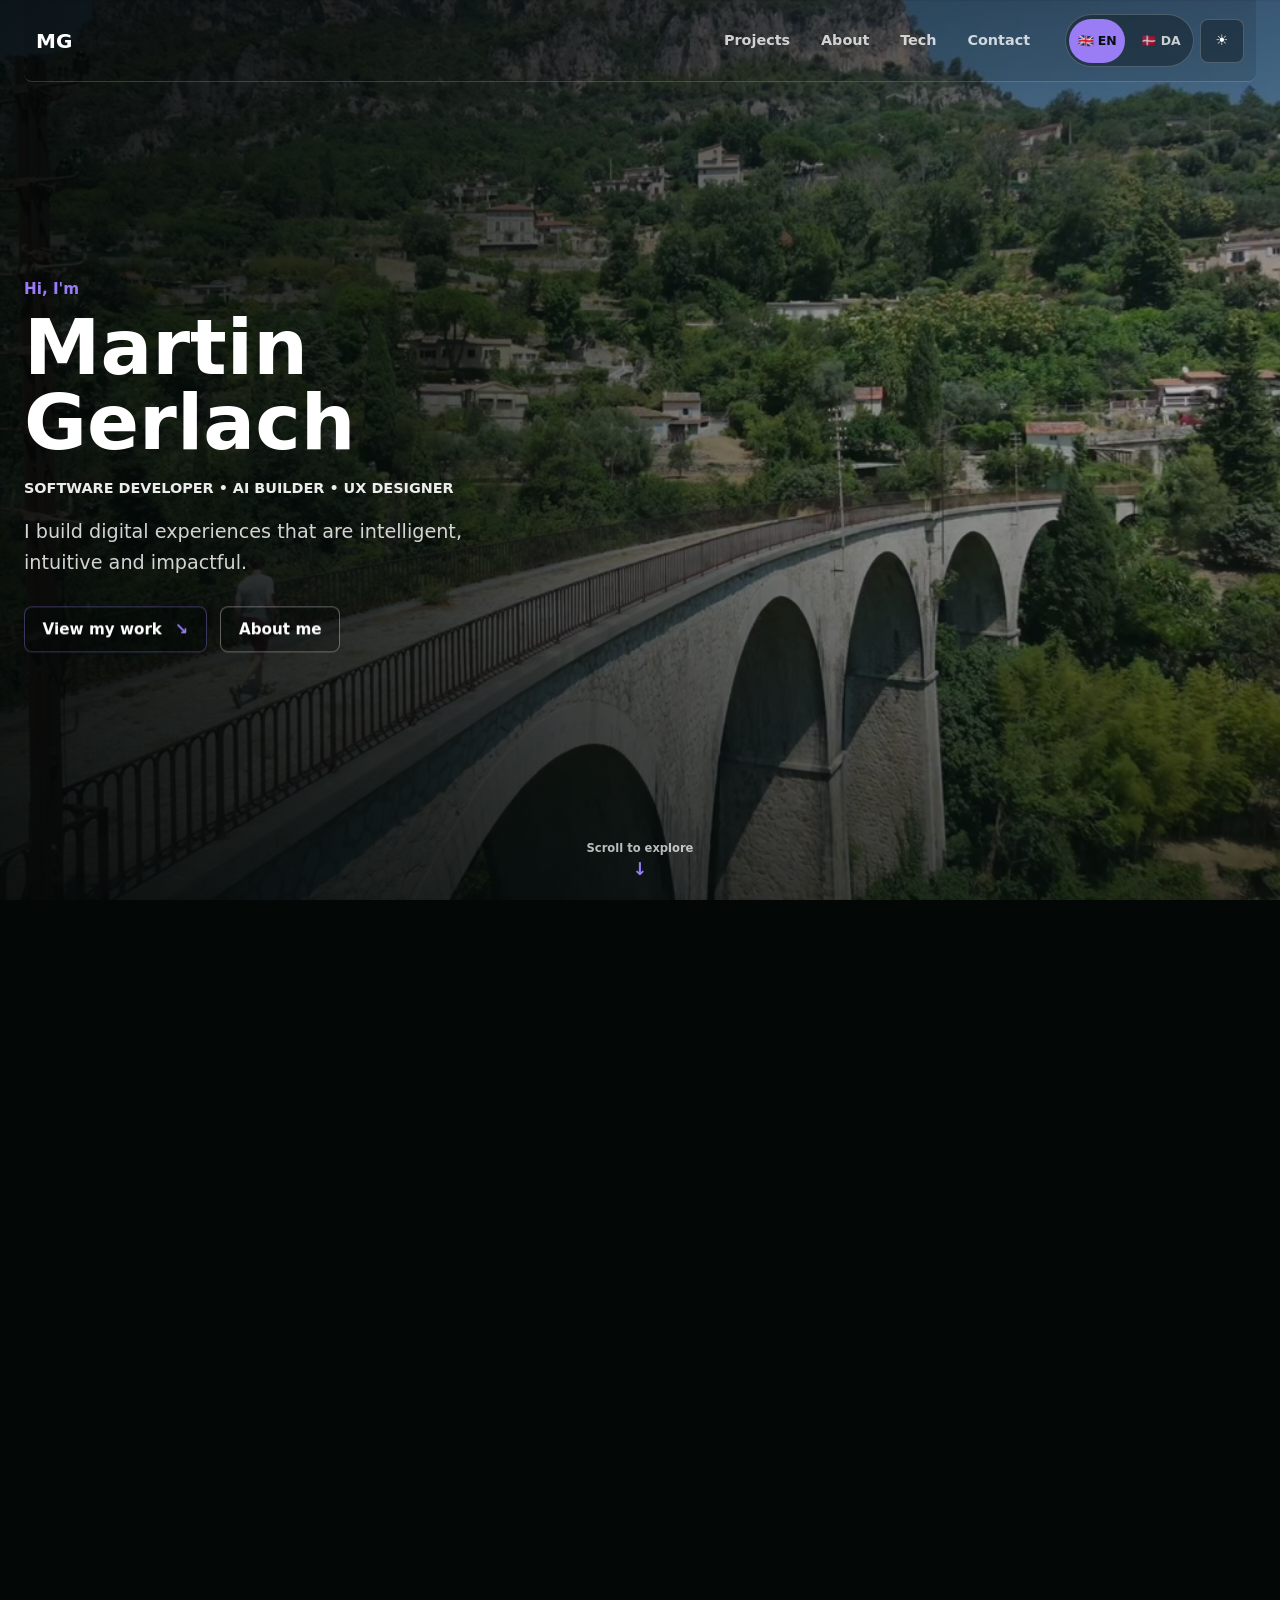
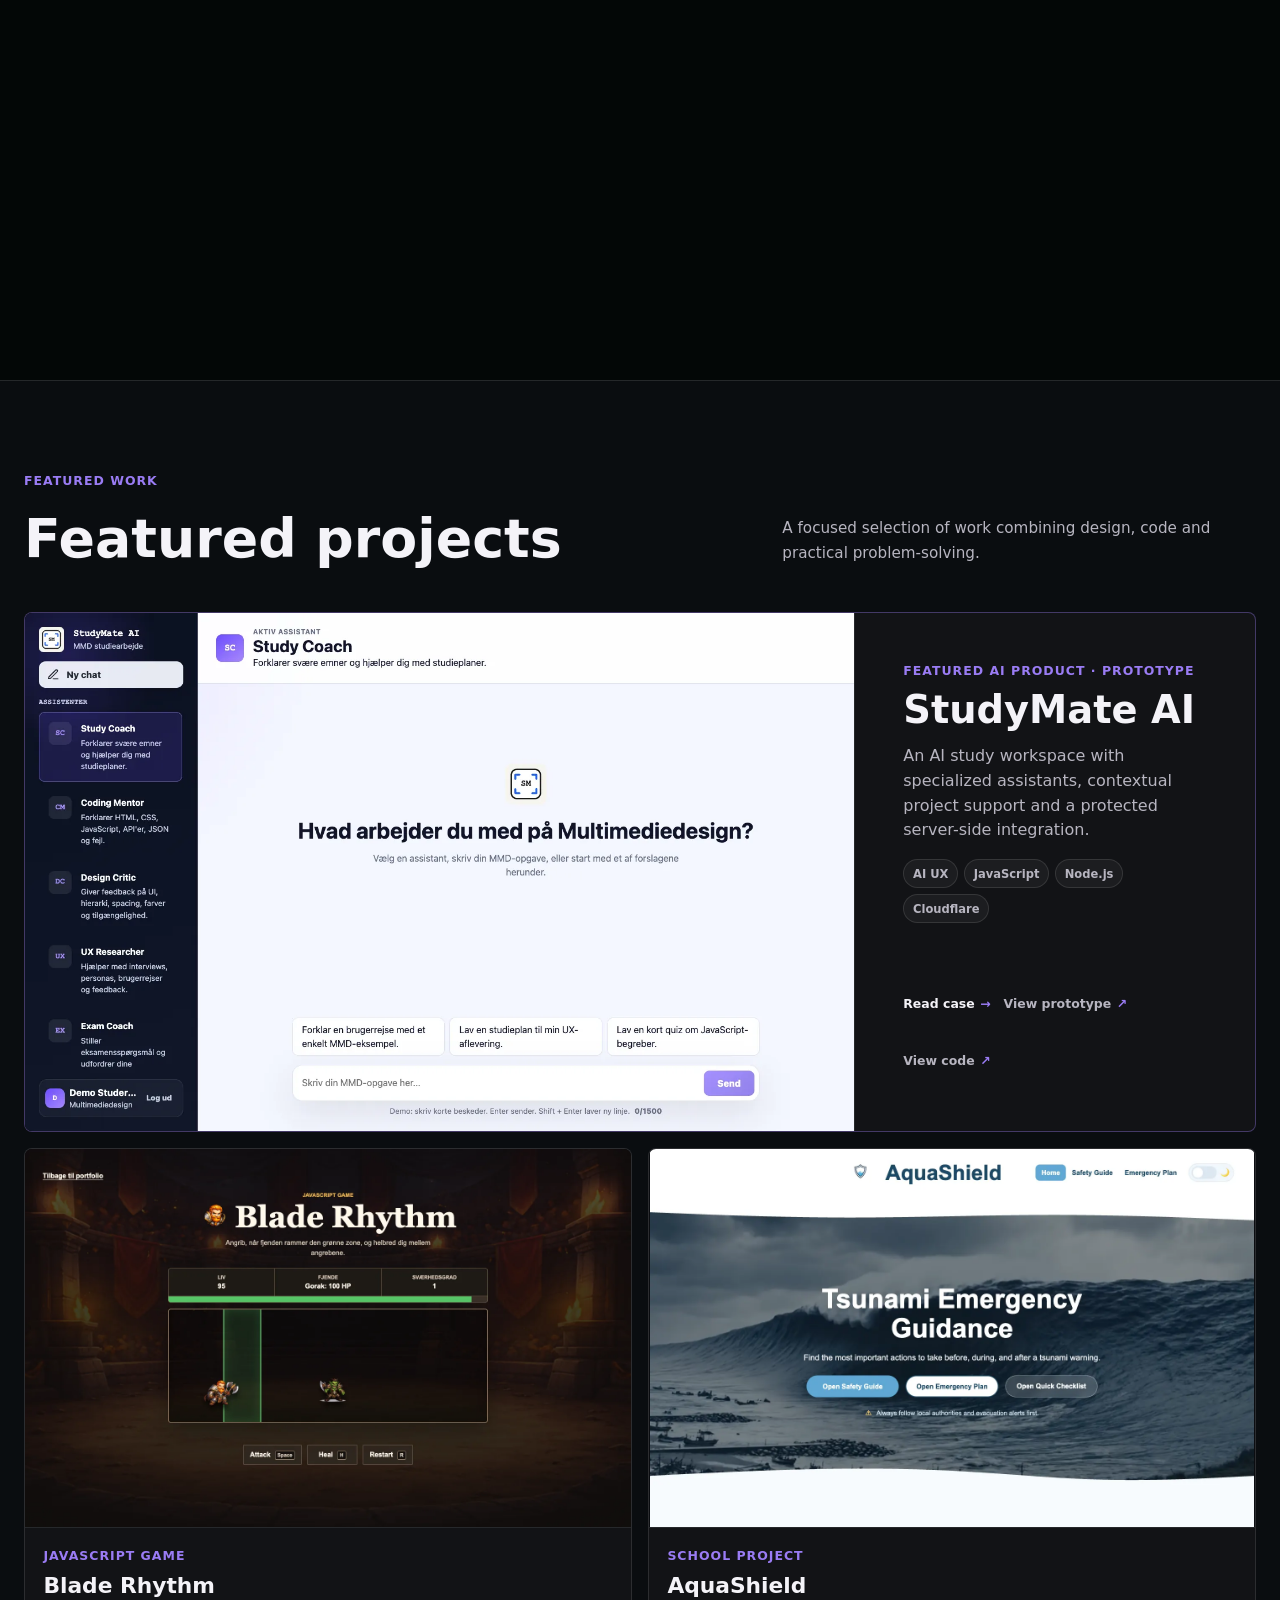
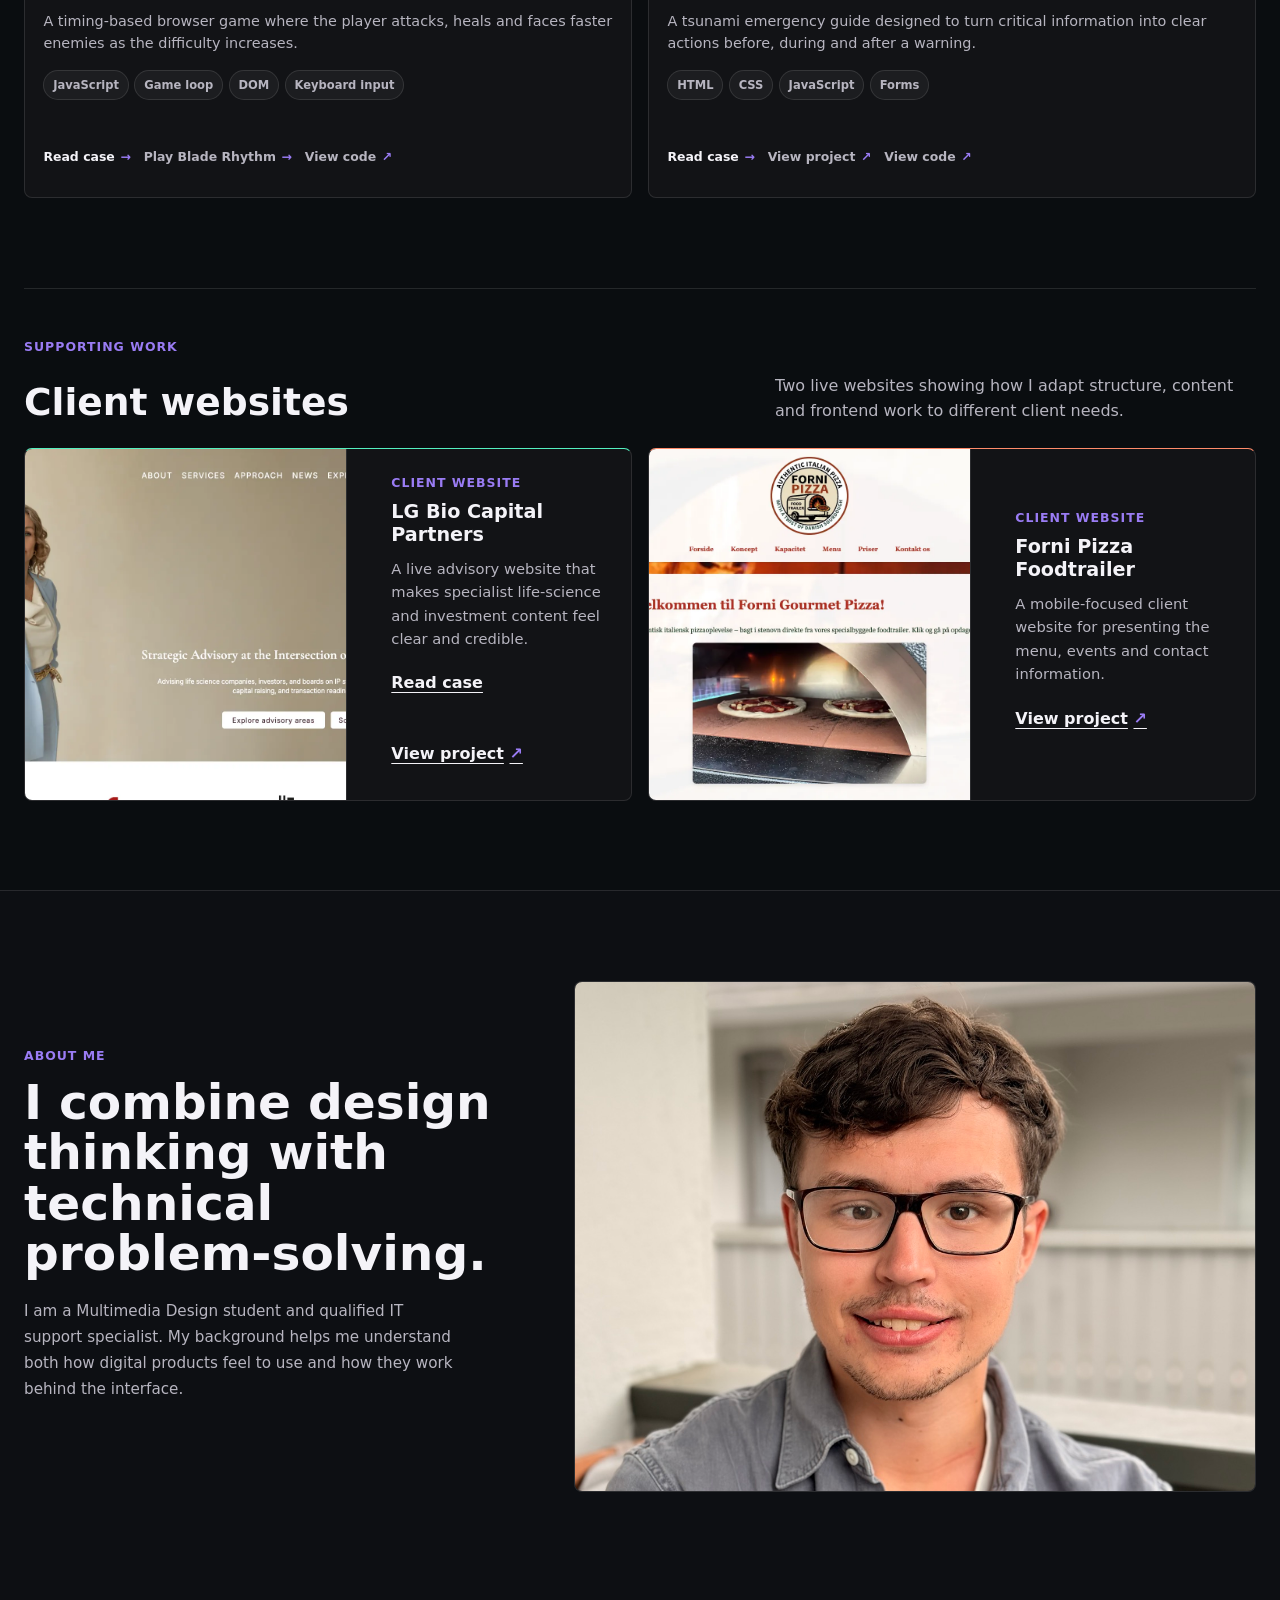
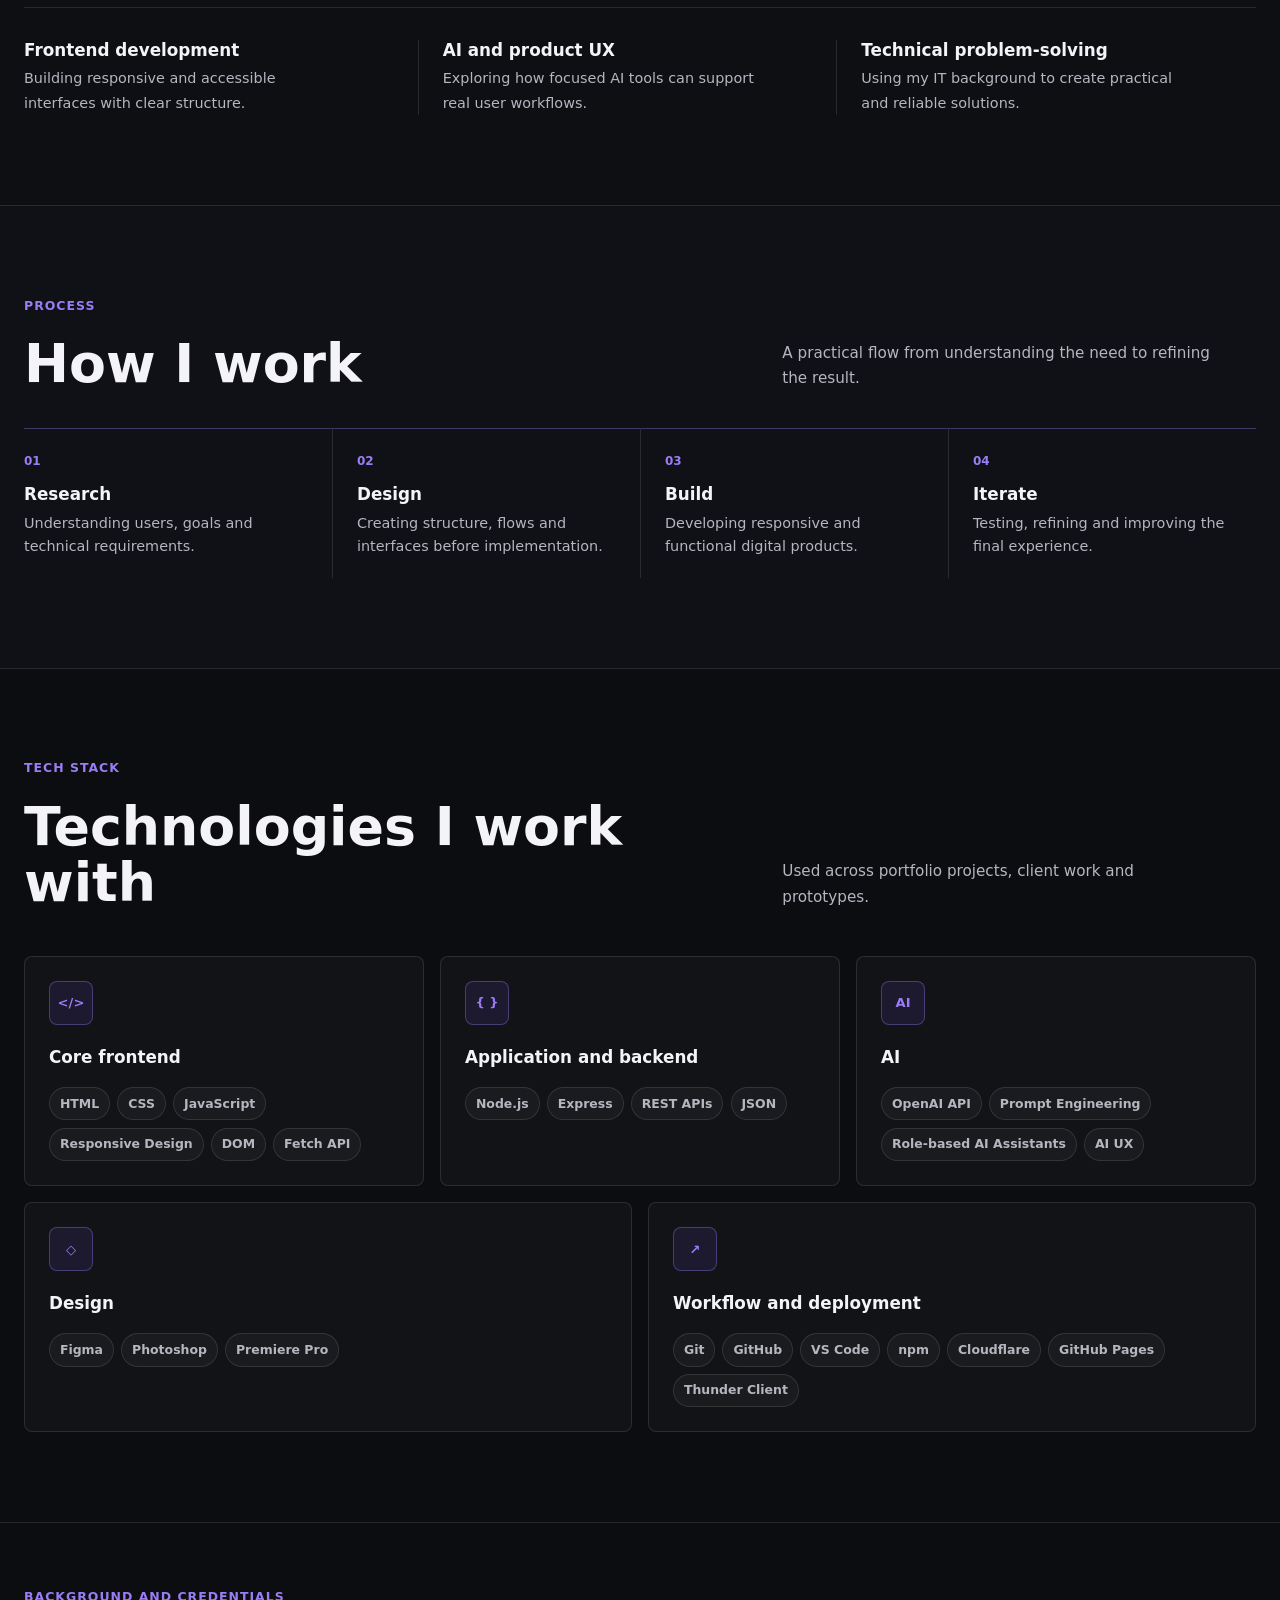
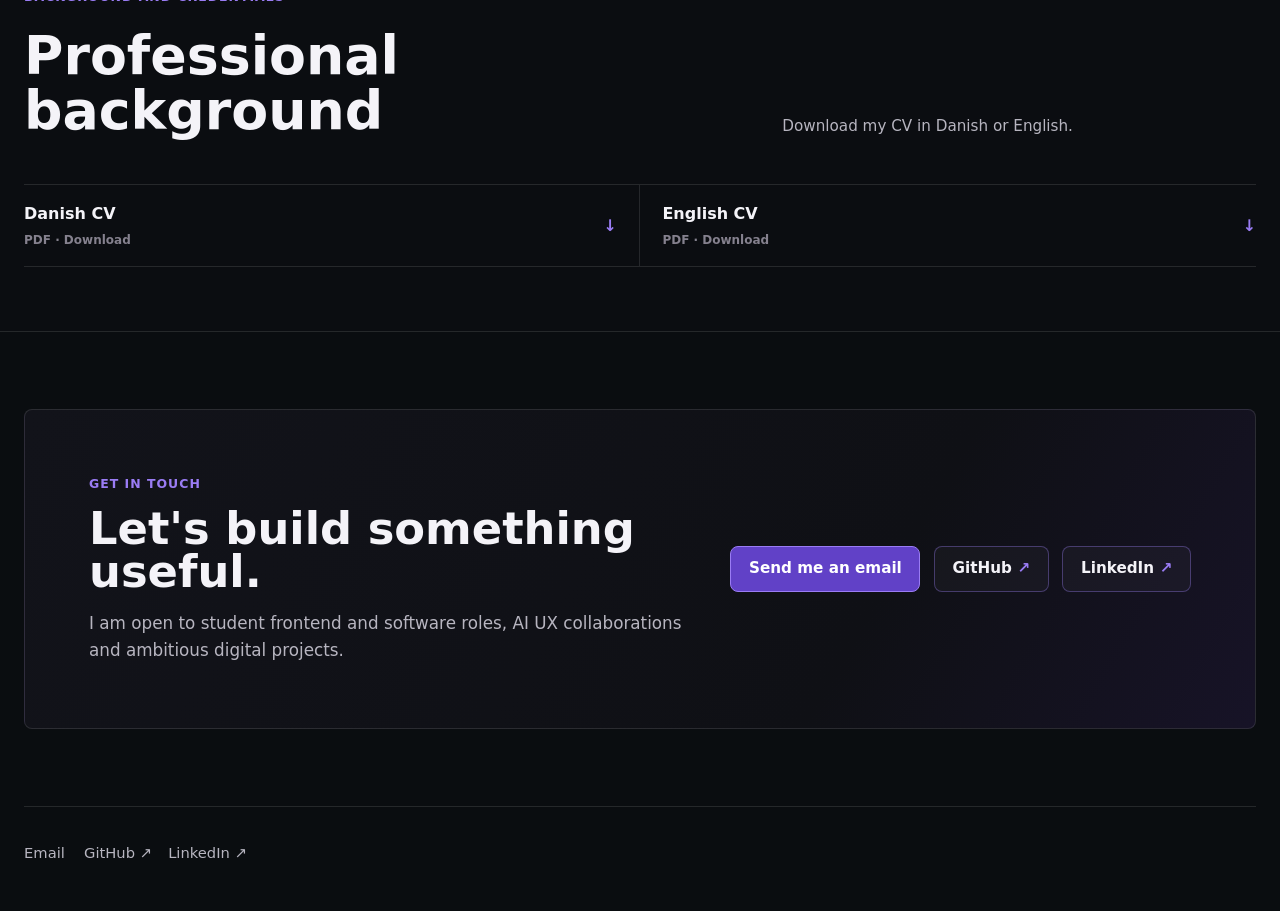
==== commit 04cddacc: "Polish portfolio content and mobile experience" ====
--- a/index.html
+++ b/index.html
@@ -3,24 +3,30 @@
 <head>
   <meta charset="UTF-8" />
   <meta name="viewport" content="width=device-width, initial-scale=1.0" />
+  <meta name="robots" content="index, follow" />
+  <meta name="author" content="Martin Gerlach" />
   <meta name="description" content="Martin Gerlach is a Multimedia Design student and qualified IT support specialist building frontend, UX and creative technology projects." data-i18n-attr="content:meta.description" />
-  <meta name="theme-color" content="#0a0d10" />
+  <meta id="theme-color" name="theme-color" content="#0a0d10" />
   <link rel="canonical" href="https://gerlachdesign.dk/" />
   <meta property="og:type" content="website" />
   <meta property="og:url" content="https://gerlachdesign.dk/" />
-  <meta property="og:title" content="Martin Gerlach | Frontend Developer, AI Builder & UX Designer" />
-  <meta property="og:description" content="Multimedia Design student and qualified IT support specialist building clear, interactive digital products." />
+  <meta property="og:site_name" content="GerlachDesign" />
+  <meta property="og:locale" content="en_GB" data-i18n-attr="content:meta.locale" />
+  <meta property="og:title" content="Martin Gerlach | Frontend Developer, AI Builder & UX Designer" data-i18n-attr="content:meta.title" />
+  <meta property="og:description" content="Multimedia Design student and qualified IT support specialist building clear frontend, AI and UX projects." data-i18n-attr="content:meta.socialDescription" />
   <meta property="og:image" content="https://gerlachdesign.dk/social-preview.png" />
   <meta property="og:image:width" content="1200" />
   <meta property="og:image:height" content="630" />
-  <meta property="og:image:alt" content="Martin Gerlach with the text Frontend, UX and Creative Technology" />
+  <meta property="og:image:alt" content="Portfolio preview for Martin Gerlach with his portrait and a description of his digital product work" data-i18n-attr="content:meta.socialImageAlt" />
   <meta name="twitter:card" content="summary_large_image" />
-  <meta name="twitter:title" content="Martin Gerlach | Frontend Developer, AI Builder & UX Designer" />
-  <meta name="twitter:description" content="Multimedia Design student and qualified IT support specialist building clear, interactive digital products." />
+  <meta name="twitter:title" content="Martin Gerlach | Frontend Developer, AI Builder & UX Designer" data-i18n-attr="content:meta.title" />
+  <meta name="twitter:description" content="Multimedia Design student and qualified IT support specialist building clear frontend, AI and UX projects." data-i18n-attr="content:meta.socialDescription" />
   <meta name="twitter:image" content="https://gerlachdesign.dk/social-preview.png" />
+  <meta name="twitter:image:alt" content="Portfolio preview for Martin Gerlach with his portrait and a description of his digital product work" data-i18n-attr="content:meta.socialImageAlt" />
   <title data-i18n="meta.title">Martin Gerlach | Frontend Developer, AI Builder &amp; UX Designer</title>
   <link rel="icon" type="image/png" href="favicon.png" />
-  <link rel="stylesheet" href="style.css?v=20260731-1" />
+  <link rel="apple-touch-icon" sizes="180x180" href="apple-touch-icon.png" />
+  <link rel="stylesheet" href="style.css?v=20260801-1" />
 </head>
 <body class="home-page dark-mode">
   <a class="skip-link" href="#main-content" data-i18n="skip.content">Skip to content</a>
@@ -46,10 +52,10 @@
     <div class="hero-sticky">
       <div class="hero-media" aria-hidden="true">
         <div class="hero-video-fallback"></div>
-        <video id="hero-video" class="hero-video hero-video--intro" autoplay muted loop playsinline preload="metadata" poster="videos/portfolio-hero-poster-20260729.jpg">
+        <video id="hero-video" class="hero-video hero-video--intro" width="1280" height="720" autoplay muted loop playsinline preload="metadata" poster="videos/portfolio-hero-poster-20260729.jpg">
           <source src="videos/portfolio-hero-intro-20260731.mp4" type="video/mp4" />
         </video>
-        <video id="hero-work-video" class="hero-video hero-video--work" muted loop playsinline preload="metadata">
+        <video id="hero-work-video" class="hero-video hero-video--work" width="1280" height="720" muted loop playsinline preload="none">
           <source src="videos/portfolio-hero-work-20260731.mp4" type="video/mp4" />
         </video>
         <div class="hero-overlay"></div>
@@ -104,7 +110,6 @@
             <p class="project-type" data-i18n="studymate.type">Featured AI Product · Prototype</p>
             <h3>StudyMate AI</h3>
             <p data-i18n="studymate.description">An AI study workspace with specialized assistants, contextual project support and a protected server-side integration.</p>
-            <p class="project-contribution"><strong data-i18n="project.contribution">Contribution:</strong> <span data-i18n="studymate.contribution">Product concept, AI UX, interface design, frontend and backend integration.</span></p>
             <ul class="tag-list" aria-label="Technologies used for StudyMate AI" data-i18n-attr="aria-label:studymate.techAria">
               <li>AI UX</li>
               <li>JavaScript</li>
@@ -119,27 +124,6 @@
           </div>
           <figure class="project-media project-media--screenshot">
             <img src="studymate-preview.webp" alt="Screenshot of the StudyMate AI dashboard prototype" data-i18n-attr="alt:studymate.imageAlt" loading="lazy" decoding="async" width="1440" height="900" />
-          </figure>
-        </article>
-
-        <article class="project-card project-card--lg">
-          <div class="project-content">
-            <p class="project-type" data-i18n="lg.type">Client website</p>
-            <h3>LG Bio Capital Partners</h3>
-            <p data-i18n="lg.description">A live advisory website that makes specialist life-science and investment content feel clear and credible.</p>
-            <ul class="tag-list" aria-label="Technologies used for LG Bio Capital Partners" data-i18n-attr="aria-label:lg.techAria">
-              <li>HTML</li>
-              <li>CSS</li>
-              <li>UX</li>
-              <li data-i18n="tag.contentStructure">Content structure</li>
-            </ul>
-            <div class="project-actions">
-              <a class="button button-primary" href="cases/lg-bio-capital.html" data-i18n="project.case">Read case</a>
-              <a class="button button-secondary" href="https://lgbiocapitalpartners.com/" target="_blank" rel="noopener noreferrer" data-i18n="project.view">View project</a>
-            </div>
-          </div>
-          <figure class="project-media project-media--screenshot">
-            <img src="lg-biocapital-preview.webp" alt="Screenshot of the LG Bio Capital Partners website" data-i18n-attr="alt:lg.imageAlt" loading="lazy" decoding="async" width="1440" height="900" />
           </figure>
         </article>
 
@@ -192,10 +176,22 @@
       <section class="secondary-work" aria-labelledby="more-work-heading">
         <div class="secondary-work-heading">
           <p class="section-label" data-i18n="more.label">Supporting work</p>
-          <h3 id="more-work-heading" data-i18n="more.heading">Client work and visual storytelling</h3>
-          <p data-i18n="more.intro">Two smaller projects that add client context and a more visual side to the portfolio.</p>
+          <h3 id="more-work-heading" data-i18n="more.heading">Client websites</h3>
+          <p data-i18n="more.intro">Two live websites showing how I adapt structure, content and frontend work to different client needs.</p>
         </div>
         <div class="secondary-work-grid">
+          <article class="secondary-project secondary-project--lg">
+            <img src="lg-biocapital-preview.webp" alt="Screenshot of the LG Bio Capital Partners website" data-i18n-attr="alt:lg.imageAlt" loading="lazy" decoding="async" width="1440" height="900" />
+            <div>
+              <p class="project-type" data-i18n="lg.type">Client website</p>
+              <h4>LG Bio Capital Partners</h4>
+              <p data-i18n="lg.description">A live advisory website that makes specialist life-science and investment content feel clear and credible.</p>
+              <div class="secondary-links">
+                <a class="text-link" href="cases/lg-bio-capital.html" data-i18n="project.case">Read case</a>
+                <a class="text-link" href="https://lgbiocapitalpartners.com/" target="_blank" rel="noopener noreferrer" data-i18n="project.view">View project</a>
+              </div>
+            </div>
+          </article>
           <article class="secondary-project secondary-project--forni">
             <img src="forni-preview.webp" alt="Screenshot of the Forni Pizza Food Trailer website" data-i18n-attr="alt:forni.imageAlt" loading="lazy" decoding="async" width="1440" height="900" />
             <div>
@@ -205,18 +201,6 @@
               <a class="text-link" href="https://forni.dk/" target="_blank" rel="noopener noreferrer" data-i18n="project.view">View project</a>
             </div>
           </article>
-          <article class="secondary-project secondary-project--storytelling">
-            <img src="through-my-lens-preview.webp" alt="Photography gallery from the Through My Lens website" data-i18n-attr="alt:story.imageAlt" loading="lazy" decoding="async" width="1440" height="900" />
-            <div>
-              <p class="project-type" data-i18n="story.type">Photography and storytelling</p>
-              <h4>Through My Lens</h4>
-              <p data-i18n="story.description">A themed photography website exploring urban energy, living creatures and calm nature through my own images.</p>
-              <div class="secondary-links">
-                <a class="text-link" href="https://martincgerlach.github.io/Through-my-lens/" target="_blank" rel="noopener noreferrer" data-i18n="project.view">View project</a>
-                <a class="text-link" href="https://github.com/martincgerlach/Through-my-lens" target="_blank" rel="noopener noreferrer" data-i18n="project.code">View code</a>
-              </div>
-            </div>
-          </article>
         </div>
       </section>
     </section>
@@ -253,6 +237,37 @@
       </div>
     </section>
 
+    <section id="proces" class="section section-process" aria-labelledby="process-heading">
+      <div class="section-heading process-heading">
+        <p class="section-label" data-i18n="process.label">Process</p>
+        <h2 id="process-heading" data-i18n="process.heading">How I work</h2>
+        <p data-i18n="process.intro">A practical flow from understanding the need to refining the result.</p>
+      </div>
+
+      <ol class="process-flow">
+        <li class="process-step">
+          <span aria-hidden="true">01</span>
+          <h3 data-i18n="process.researchHeading">Research</h3>
+          <p data-i18n="process.researchText">Understanding users, goals and technical requirements.</p>
+        </li>
+        <li class="process-step">
+          <span aria-hidden="true">02</span>
+          <h3 data-i18n="process.designHeading">Design</h3>
+          <p data-i18n="process.designText">Creating structure, flows and interfaces before implementation.</p>
+        </li>
+        <li class="process-step">
+          <span aria-hidden="true">03</span>
+          <h3 data-i18n="process.buildHeading">Build</h3>
+          <p data-i18n="process.buildText">Developing responsive and functional digital products.</p>
+        </li>
+        <li class="process-step">
+          <span aria-hidden="true">04</span>
+          <h3 data-i18n="process.iterateHeading">Iterate</h3>
+          <p data-i18n="process.iterateText">Testing, refining and improving the final experience.</p>
+        </li>
+      </ol>
+    </section>
+
     <section id="faerdigheder" class="section section-skills">
       <div class="section-heading">
         <p class="section-label" data-i18n="skills.label">Tech stack</p>
@@ -297,8 +312,14 @@
       </div>
 
       <div class="credentials-panel">
-        <a class="credential-link" href="CV_Martin_Gerlach_DA.pdf" download><span data-i18n="materials.danishCv">Danish CV</span><span aria-hidden="true">↓</span></a>
-        <a class="credential-link" href="CV_Martin_Gerlach_EN.pdf" download><span data-i18n="materials.englishCv">English CV</span><span aria-hidden="true">↓</span></a>
+        <a class="credential-link" href="CV_Martin_Gerlach_DA.pdf" type="application/pdf" download data-i18n-attr="aria-label:materials.danishCvLabel">
+          <span class="credential-copy"><strong data-i18n="materials.danishCv">Danish CV</strong><small data-i18n="materials.downloadHint">PDF · Download</small></span>
+          <span aria-hidden="true">↓</span>
+        </a>
+        <a class="credential-link" href="CV_Martin_Gerlach_EN.pdf" type="application/pdf" download data-i18n-attr="aria-label:materials.englishCvLabel">
+          <span class="credential-copy"><strong data-i18n="materials.englishCv">English CV</strong><small data-i18n="materials.downloadHint">PDF · Download</small></span>
+          <span aria-hidden="true">↓</span>
+        </a>
       </div>
     </section>
 
@@ -319,21 +340,20 @@
   </main>
 
   <footer class="site-footer">
-    <a class="footer-brand" href="#top" aria-label="Back to top">MG</a>
-    <p data-i18n="footer.copyright">© 2026 Gerlachdesign</p>
-    <nav class="footer-links" aria-label="Social links">
-      <a href="https://github.com/martincgerlach" target="_blank" rel="noopener noreferrer">GitHub</a>
-      <a href="https://www.linkedin.com/in/martin-christoffer-gerlach-68272a21a/" target="_blank" rel="noopener noreferrer">LinkedIn</a>
-      <a href="mailto:martin.gerlach.2950@gmail.com">Email</a>
+    <nav class="footer-links" aria-label="Contact links" data-i18n-attr="aria-label:footer.linksLabel">
+      <a href="mailto:martin.gerlach.2950@gmail.com" data-i18n="footer.email">Email</a>
+      <a href="https://github.com/martincgerlach" target="_blank" rel="noopener noreferrer" aria-label="GitHub (opens in a new tab)" data-i18n-attr="aria-label:footer.githubLabel">GitHub <span aria-hidden="true">↗</span></a>
+      <a href="https://www.linkedin.com/in/martin-christoffer-gerlach-68272a21a/" target="_blank" rel="noopener noreferrer" aria-label="LinkedIn (opens in a new tab)" data-i18n-attr="aria-label:footer.linkedinLabel">LinkedIn <span aria-hidden="true">↗</span></a>
     </nav>
   </footer>
 
-  <script src="portfolio-translations.js?v=20260731-2"></script>
+  <script src="portfolio-translations.js?v=20260801-1"></script>
   <script src="language.js?v=20260727-1"></script>
-  <script src="hero-video.js?v=20260731-1"></script>
+  <script src="hero-video.js?v=20260801-1"></script>
   <script>
     const button = document.getElementById("toggle-theme");
     const root = document.documentElement;
+    const themeColor = document.getElementById("theme-color");
     const THEME_KEY = "gerlach-theme";
 
     const applyTheme = (theme) => {
@@ -342,6 +362,7 @@
       document.body.classList.toggle("light-mode", isLight);
       root.classList.toggle("dark-mode", !isLight);
       root.classList.toggle("light-mode", isLight);
+      themeColor.setAttribute("content", isLight ? "#f5f4f8" : "#0a0d10");
     };
 
     const updateThemeLabel = () => {
--- a/style.css
+++ b/style.css
@@ -47,6 +47,10 @@
   overflow-x: clip;
 }
 
+html.is-direct-anchor {
+  scroll-behavior: auto;
+}
+
 body {
   min-width: 320px;
   margin: 0;
@@ -145,6 +149,7 @@
   display: inline-flex;
   align-items: center;
   width: auto;
+  min-width: 44px;
   min-height: 48px;
   background: transparent;
   color: #ffffff;
@@ -669,8 +674,8 @@
   --secondary-accent: #ff8b6a;
 }
 
-.secondary-project--storytelling {
-  --secondary-accent: #83b9ff;
+.secondary-project--lg {
+  --secondary-accent: #54f0c0;
 }
 
 .secondary-project img {
@@ -726,11 +731,6 @@
 
 body.light-mode .project-card {
   --project-accent: var(--project-accent-light);
-}
-
-.project-card--lg {
-  --project-accent: #54f0c0;
-  --project-accent-light: #0f7e68;
 }
 
 .project-card--lifescience {
@@ -1197,6 +1197,14 @@
   object-position: top center;
 }
 
+.case-visual figcaption {
+  padding: 0.75rem 0.9rem;
+  border-top: 1px solid var(--line);
+  color: var(--quiet);
+  font-size: 0.78rem;
+  line-height: 1.5;
+}
+
 .case-summary {
   display: grid;
   grid-template-columns: repeat(4, minmax(0, 1fr));
@@ -1252,6 +1260,227 @@
 
 .case-text-stack p {
   margin-top: 0.55rem;
+}
+
+.case-intro,
+.case-section-summary {
+  max-width: 760px;
+  color: var(--muted);
+  line-height: 1.72;
+}
+
+.case-section-summary {
+  margin-top: 0.85rem;
+}
+
+.assistant-role-list,
+.case-flow-list {
+  display: grid;
+  grid-template-columns: repeat(2, minmax(0, 1fr));
+  gap: 0;
+  margin: 1.25rem 0 0;
+  padding: 0;
+  list-style: none;
+}
+
+.assistant-role-list li {
+  display: grid;
+  gap: 0.35rem;
+  padding: 1rem 1rem 1rem 0;
+  border-top: 1px solid var(--line);
+}
+
+.assistant-role-list li:nth-child(even) {
+  padding-right: 0;
+  padding-left: 1rem;
+  border-left: 1px solid var(--line);
+}
+
+.assistant-role-list strong,
+.case-flow-list strong {
+  color: var(--ink);
+}
+
+.assistant-role-list span,
+.case-flow-list p {
+  color: var(--muted);
+  font-size: 0.9rem;
+  line-height: 1.55;
+}
+
+.case-flow-list {
+  gap: 1rem;
+  margin-top: 0;
+}
+
+.case-flow-list li {
+  display: grid;
+  grid-template-columns: 2rem minmax(0, 1fr);
+  gap: 0.75rem;
+  align-items: start;
+  padding-top: 1rem;
+  border-top: 1px solid var(--line);
+}
+
+.case-flow-list li > span {
+  display: grid;
+  place-items: center;
+  width: 2rem;
+  height: 2rem;
+  border: 1px solid var(--line-strong);
+  border-radius: 50%;
+  color: var(--accent);
+  font-size: 0.78rem;
+  font-weight: 850;
+}
+
+.case-flow-list p {
+  margin-top: 0.25rem;
+}
+
+.case-text-stack--after-flow {
+  margin-top: 1.5rem;
+}
+
+.case-section--architecture {
+  grid-template-columns: 1fr;
+}
+
+.case-section--architecture > div:first-child {
+  display: grid;
+  grid-template-columns: minmax(220px, 0.5fr) minmax(0, 1fr);
+  gap: clamp(1rem, 4vw, 3rem);
+  align-items: end;
+}
+
+.case-section--architecture > div:first-child .section-label {
+  grid-column: 1 / -1;
+}
+
+.case-section--architecture > div:first-child h2 {
+  grid-column: 1;
+}
+
+.case-section--architecture .case-section-summary {
+  grid-column: 2;
+  align-self: end;
+  margin-top: 0;
+}
+
+.architecture-visual {
+  margin-top: 0.25rem;
+  padding: 1.5rem 0 0;
+  border-top: 1px solid var(--line-strong);
+  color: var(--muted);
+}
+
+body.light-mode .architecture-visual {
+  border-color: var(--line-strong);
+}
+
+.architecture-flow {
+  display: grid;
+  grid-template-columns: repeat(5, minmax(0, 1fr));
+  gap: 1rem;
+  margin: 0;
+  padding: 0;
+  list-style: none;
+}
+
+.architecture-node {
+  position: relative;
+  min-width: 0;
+  padding: 0.9rem 0.5rem 0 0;
+  border-top: 2px solid var(--accent);
+}
+
+.architecture-node::after {
+  position: absolute;
+  top: 50%;
+  right: -0.55rem;
+  width: 0.55rem;
+  height: 0.55rem;
+  border-top: 1px solid var(--accent);
+  border-right: 1px solid var(--accent);
+  content: "";
+  transform: rotate(45deg);
+}
+
+.architecture-node:last-child::after {
+  content: none;
+}
+
+.architecture-step,
+.architecture-boundary {
+  color: var(--accent);
+  font-size: 0.7rem;
+  font-weight: 850;
+  letter-spacing: 0;
+  text-transform: uppercase;
+}
+
+.architecture-boundary {
+  display: inline-block;
+  padding: 0.18rem 0.35rem;
+  border: 1px solid var(--accent);
+  border-radius: 4px;
+}
+
+.architecture-node h3 {
+  margin-top: 0.55rem;
+  color: var(--ink);
+  font-size: 0.98rem;
+  line-height: 1.25;
+}
+
+.architecture-node p {
+  margin-top: 0.5rem;
+  color: var(--muted);
+  font-size: 0.82rem;
+  line-height: 1.55;
+}
+
+.architecture-details {
+  display: grid;
+  grid-template-columns: repeat(4, minmax(0, 1fr));
+  gap: 0;
+  margin: 1.75rem 0 0;
+  border-top: 1px solid var(--line);
+  border-bottom: 1px solid var(--line);
+}
+
+.architecture-details > div {
+  padding: 1rem;
+  border-right: 1px solid var(--line);
+}
+
+.architecture-details > div:first-child {
+  padding-left: 0;
+}
+
+.architecture-details > div:last-child {
+  padding-right: 0;
+  border-right: 0;
+}
+
+.architecture-details dt {
+  color: var(--ink);
+  font-size: 0.82rem;
+  font-weight: 850;
+}
+
+.architecture-details dd {
+  margin: 0.4rem 0 0;
+  color: var(--muted);
+  font-size: 0.78rem;
+  line-height: 1.55;
+}
+
+.architecture-visual figcaption {
+  margin-top: 1rem;
+  color: var(--quiet);
+  font-size: 0.78rem;
+  line-height: 1.55;
 }
 
 .case-evidence-flow {
@@ -1395,6 +1624,57 @@
   .contact-actions {
     justify-content: flex-start;
   }
+
+  .case-section--architecture > div:first-child {
+    grid-template-columns: 1fr;
+  }
+
+  .case-section--architecture > div:first-child .section-label,
+  .case-section--architecture > div:first-child h2,
+  .case-section--architecture .case-section-summary {
+    grid-column: auto;
+  }
+
+  .case-section--architecture .case-section-summary {
+    margin-top: 0.25rem;
+  }
+
+  .architecture-flow {
+    grid-template-columns: 1fr;
+    gap: 0;
+  }
+
+  .architecture-node {
+    padding: 0 0 2.2rem 1rem;
+    border-top: 0;
+    border-left: 2px solid var(--accent);
+  }
+
+  .architecture-node::after {
+    top: auto;
+    right: auto;
+    bottom: 0.6rem;
+    left: -0.35rem;
+    background: var(--surface);
+    content: "";
+    transform: rotate(135deg);
+  }
+
+  .architecture-node:last-child {
+    padding-bottom: 0;
+  }
+
+  .architecture-details {
+    grid-template-columns: repeat(2, minmax(0, 1fr));
+  }
+
+  .architecture-details > div:nth-child(2) {
+    border-right: 0;
+  }
+
+  .architecture-details > div:nth-child(n + 3) {
+    border-top: 1px solid var(--line);
+  }
 }
 
 @media (max-width: 680px) {
@@ -1511,6 +1791,29 @@
   .case-summary,
   .case-evidence-flow {
     grid-template-columns: 1fr;
+  }
+
+  .assistant-role-list,
+  .case-flow-list,
+  .architecture-details {
+    grid-template-columns: 1fr;
+  }
+
+  .assistant-role-list li,
+  .assistant-role-list li:nth-child(even) {
+    padding-inline: 0;
+    border-left: 0;
+  }
+
+  .architecture-details > div,
+  .architecture-details > div:first-child,
+  .architecture-details > div:last-child {
+    padding-inline: 0;
+    border-right: 0;
+  }
+
+  .architecture-details > div:nth-child(n + 2) {
+    border-top: 1px solid var(--line);
   }
 
   .project-content,
@@ -1570,7 +1873,7 @@
   --surface-raised: #f8f7fb;
   --ink: #17151d;
   --muted: #5e5b68;
-  --quiet: #777380;
+  --quiet: #706b78;
   --line: rgba(31, 26, 43, 0.12);
   --line-strong: rgba(104, 65, 199, 0.34);
   --accent: #6d42cf;
@@ -1642,6 +1945,7 @@
   border-radius: 8px;
   background: #121316;
   box-shadow: none;
+  transition: transform 180ms ease, border-color 180ms ease, box-shadow 180ms ease;
 }
 
 .home-page.light-mode .project-card,
@@ -1655,16 +1959,15 @@
   min-height: 0;
 }
 
-.home-page .project-card--lg,
 .home-page .project-card--blade,
 .home-page .project-card--aquashield {
   grid-column: auto;
 }
 
-.home-page .project-card:hover {
-  border-color: rgba(177, 149, 255, 0.42);
-  box-shadow: 0 18px 48px rgba(0, 0, 0, 0.28);
-  transform: translateY(-4px);
+.home-page .project-card:focus-within {
+  border-color: rgba(177, 149, 255, 0.48);
+  box-shadow: 0 14px 36px rgba(0, 0, 0, 0.24);
+  transform: translateY(-3px);
 }
 
 .home-page .project-media {
@@ -1703,6 +2006,12 @@
   height: 100%;
   min-height: 0;
   object-fit: cover;
+  transform: scale(1);
+  transition: transform 220ms ease;
+}
+
+.home-page .project-card:focus-within .project-media img {
+  transform: scale(1.025);
 }
 
 .home-page .project-media--screenshot img {
@@ -1776,9 +2085,18 @@
 }
 
 .home-page .project-actions .button::after {
-  content: "↗";
+  content: "→";
   margin-left: 0.35rem;
   color: var(--accent);
+}
+
+.home-page .project-actions .button[target="_blank"]::after,
+.home-page .secondary-project .text-link[target="_blank"]::after,
+.home-page .contact-actions a[target="_blank"]::after,
+.case-actions a[target="_blank"]::after {
+  margin-left: 0.35rem;
+  color: var(--accent);
+  content: "↗";
 }
 
 .home-page .project-actions .button-primary {
@@ -1829,6 +2147,13 @@
   border-top-width: 1px;
   border-radius: 8px;
   background: var(--surface);
+  transition: transform 180ms ease, border-color 180ms ease, box-shadow 180ms ease;
+}
+
+.home-page .secondary-project:focus-within {
+  border-color: rgba(177, 149, 255, 0.42);
+  box-shadow: 0 12px 30px rgba(0, 0, 0, 0.2);
+  transform: translateY(-3px);
 }
 
 .home-page .secondary-project img {
@@ -1838,6 +2163,34 @@
   border: 0;
   border-right: 1px solid var(--line);
   border-radius: 0;
+  transform: scale(1);
+  transition: transform 220ms ease;
+}
+
+.home-page .secondary-project:focus-within img {
+  transform: scale(1.02);
+}
+
+@media (hover: hover) and (pointer: fine) {
+  .home-page .project-card:hover {
+    border-color: rgba(177, 149, 255, 0.42);
+    box-shadow: 0 18px 48px rgba(0, 0, 0, 0.28);
+    transform: translateY(-4px);
+  }
+
+  .home-page .project-card:hover .project-media img {
+    transform: scale(1.025);
+  }
+
+  .home-page .secondary-project:hover {
+    border-color: rgba(177, 149, 255, 0.36);
+    box-shadow: 0 14px 34px rgba(0, 0, 0, 0.22);
+    transform: translateY(-3px);
+  }
+
+  .home-page .secondary-project:hover img {
+    transform: scale(1.02);
+  }
 }
 
 .home-page .secondary-project > div {
@@ -1963,6 +2316,59 @@
   object-position: center 14%;
 }
 
+.home-page .section-process {
+  background: #101116;
+}
+
+.home-page.light-mode .section-process {
+  background: #f4f2f7;
+}
+
+.home-page .process-heading {
+  margin-bottom: clamp(1.5rem, 3vw, 2.25rem);
+}
+
+.home-page .process-flow {
+  display: grid;
+  grid-template-columns: repeat(4, minmax(0, 1fr));
+  gap: 0;
+  margin: 0 auto;
+  padding: 0;
+  list-style: none;
+}
+
+.home-page .process-step {
+  min-width: 0;
+  min-height: 150px;
+  padding: 1.1rem 1.5rem 0 0;
+  border-top: 1px solid var(--line-strong);
+}
+
+.home-page .process-step + .process-step {
+  padding-left: 1.5rem;
+  border-left: 1px solid var(--line);
+}
+
+.home-page .process-step > span {
+  color: var(--accent);
+  font-size: 0.75rem;
+  font-weight: 850;
+}
+
+.home-page .process-step h3 {
+  margin-top: 0.7rem;
+  color: var(--ink);
+  font-size: 1.05rem;
+  line-height: 1.25;
+}
+
+.home-page .process-step p {
+  margin-top: 0.45rem;
+  color: var(--muted);
+  font-size: 0.9rem;
+  line-height: 1.6;
+}
+
 .home-page .section-skills {
   background: #0b0d11;
 }
@@ -2100,32 +2506,24 @@
 }
 
 .home-page .site-footer {
-  display: grid;
-  grid-template-columns: 1fr auto 1fr;
+  display: flex;
   align-items: center;
   width: min(var(--max-width), calc(100% - 48px));
-  padding: 1.4rem 0 2.25rem;
-}
-
-.home-page .footer-brand {
-  justify-self: start;
-  color: var(--ink);
-  font-size: 1.2rem;
-  font-weight: 800;
-  text-decoration: none;
+  padding: 1.5rem 0 2.25rem;
 }
 
 .home-page .footer-links {
   display: flex;
   flex-wrap: wrap;
-  justify-self: end;
   gap: 1rem;
 }
 
 .home-page .footer-links a {
+  min-width: 44px;
   min-height: 44px;
   display: inline-flex;
   align-items: center;
+  gap: 0.3rem;
   color: var(--muted);
   text-decoration: none;
 }
@@ -2143,7 +2541,6 @@
     grid-column: span 1;
   }
 
-  .home-page .project-card--lg,
   .home-page .project-card--blade,
   .home-page .project-card--aquashield {
     grid-column: span 1;
@@ -2174,6 +2571,15 @@
 
   .home-page .about-grid {
     gap: 1rem;
+  }
+
+  .home-page .process-flow {
+    grid-template-columns: repeat(2, minmax(0, 1fr));
+  }
+
+  .home-page .process-step:nth-child(3) {
+    padding-left: 0;
+    border-left: 0;
   }
 
   .home-page .tech-stack-grid,
@@ -2239,6 +2645,18 @@
     border-bottom: 0;
   }
 
+  .home-page .process-flow {
+    grid-template-columns: 1fr;
+  }
+
+  .home-page .process-step,
+  .home-page .process-step + .process-step {
+    min-height: 0;
+    padding: 1.15rem 0;
+    border-left: 0;
+    border-top: 1px solid var(--line);
+  }
+
   .home-page .tech-evidence-list,
   .home-page .tech-card:first-child .tech-evidence-list {
     grid-template-columns: 1fr;
@@ -2249,7 +2667,6 @@
   }
 
   .home-page .project-card--studymate,
-  .home-page .project-card--lg,
   .home-page .project-card--blade,
   .home-page .project-card--aquashield {
     display: flex;
@@ -2295,14 +2712,6 @@
     aspect-ratio: 4 / 3;
   }
 
-  .home-page .site-footer {
-    grid-template-columns: 1fr;
-    justify-items: start;
-  }
-
-  .home-page .footer-links {
-    justify-self: start;
-  }
 }
 
 @media (prefers-reduced-motion: reduce) {
@@ -2455,7 +2864,7 @@
 }
 
 .home-page .project-list {
-  grid-template-columns: repeat(3, minmax(0, 1fr));
+  grid-template-columns: repeat(2, minmax(0, 1fr));
 }
 
 .home-page .project-card--studymate {
@@ -2486,16 +2895,6 @@
 
 .home-page .project-card--studymate .project-content > p:not(.project-type) {
   font-size: 1rem;
-}
-
-.home-page .project-contribution {
-  padding-left: 0.85rem;
-  border-left: 2px solid var(--accent);
-  color: var(--muted);
-}
-
-.home-page .project-contribution strong {
-  color: var(--ink);
 }
 
 .home-page .project-actions .button {
@@ -2632,6 +3031,21 @@
   color: var(--accent);
 }
 
+.home-page .credential-copy {
+  display: grid;
+  gap: 0.25rem;
+}
+
+.home-page .credential-copy strong {
+  color: inherit;
+}
+
+.home-page .credential-copy small {
+  color: var(--quiet);
+  font-size: 0.75rem;
+  font-weight: 650;
+}
+
 .home-page .credential-link:hover,
 .home-page .credential-link:focus-visible {
   color: var(--accent);
@@ -2672,6 +3086,14 @@
 
   .home-page .hero-video {
     object-position: 43% center;
+  }
+
+  .home-page .hero-video--work {
+    object-position: 58% center;
+  }
+
+  .home-page .project-list {
+    grid-template-columns: repeat(2, minmax(0, 1fr));
   }
 
   .home-page .project-card--studymate {
@@ -2722,7 +3144,11 @@
   }
 
   .home-page .hero-video {
-    object-position: 40% center;
+    object-position: 6% center;
+  }
+
+  .home-page .hero-video--work {
+    object-position: 52% center;
   }
 
   .home-page .hero-overlay {
@@ -2823,6 +3249,160 @@
   }
 }
 
+/* Custom not-found page */
+.error-page,
+.error-page.light-mode {
+  --page: #0a0d10;
+  --page-soft: #0b0d11;
+  --surface: #121316;
+  --ink: #f4f3f8;
+  --muted: #b7b5c0;
+  --quiet: #85818e;
+  --line: rgba(255, 255, 255, 0.11);
+  --line-strong: rgba(154, 124, 244, 0.36);
+  --accent: #9a7cf4;
+  --accent-strong: #6141c7;
+  min-height: 100vh;
+  background: var(--page);
+}
+
+.error-page.light-mode {
+  --page: #f5f4f8;
+  --page-soft: #eceaf1;
+  --surface: #ffffff;
+  --ink: #17151d;
+  --muted: #5e5b68;
+  --quiet: #706b78;
+  --line: rgba(31, 26, 43, 0.12);
+  --line-strong: rgba(104, 65, 199, 0.34);
+  --accent: #6d42cf;
+  --accent-strong: #6d42cf;
+}
+
+.error-header {
+  width: min(1280px, calc(100% - 48px));
+  margin-inline: auto;
+}
+
+.error-page .main-nav {
+  position: relative;
+  left: auto;
+  width: 100%;
+  color: var(--ink);
+  transform: none;
+}
+
+.error-page .nav-brand,
+.error-page .main-nav a:not(.nav-brand),
+.error-page .theme-toggle {
+  color: var(--ink);
+}
+
+.error-page .main-nav a:not(.nav-brand):hover,
+.error-page .theme-toggle:hover {
+  background: var(--accent-soft);
+  color: var(--ink);
+}
+
+.error-page .language-switcher,
+.error-page .theme-toggle {
+  border-color: var(--line);
+  background: var(--surface);
+}
+
+.error-page .language-switcher button {
+  color: var(--muted);
+}
+
+.error-page .error-main {
+  display: grid;
+  grid-template-columns: minmax(0, 0.9fr) minmax(260px, 0.55fr);
+  gap: clamp(2rem, 8vw, 7rem);
+  align-items: center;
+  width: min(1280px, calc(100% - 48px));
+  min-height: calc(100vh - 190px);
+  min-height: calc(100svh - 190px);
+  margin-inline: auto;
+  padding: clamp(4rem, 10vw, 8rem) 0;
+}
+
+.error-copy {
+  max-width: 680px;
+}
+
+.error-copy h1 {
+  margin-top: 0.7rem;
+  color: var(--ink);
+  font-size: clamp(3.2rem, 8vw, 6.8rem);
+  line-height: 0.98;
+}
+
+.error-copy > p:not(.section-label) {
+  max-width: 590px;
+  margin-top: 1.25rem;
+  color: var(--muted);
+  font-size: clamp(1rem, 2vw, 1.2rem);
+  line-height: 1.7;
+}
+
+.error-actions {
+  display: flex;
+  flex-wrap: wrap;
+  gap: 0.85rem;
+  margin-top: 1.75rem;
+}
+
+.error-mark {
+  color: var(--accent);
+  font-size: clamp(9rem, 24vw, 19rem);
+  font-weight: 850;
+  line-height: 0.8;
+  opacity: 0.16;
+  text-align: right;
+}
+
+.error-footer {
+  display: flex;
+  justify-content: space-between;
+  gap: 1rem;
+  width: min(1280px, calc(100% - 48px));
+  margin-inline: auto;
+  padding: 1.25rem 0 2rem;
+  border-top: 1px solid var(--line);
+  color: var(--quiet);
+  font-size: 0.82rem;
+}
+
+.error-footer a {
+  display: inline-flex;
+  min-height: 44px;
+  align-items: center;
+  color: var(--muted);
+}
+
+@media (max-width: 768px) {
+  .error-header {
+    width: 100%;
+  }
+
+  .error-page .error-main {
+    grid-template-columns: 1fr;
+    width: calc(100% - 32px);
+    min-height: calc(100svh - 230px);
+    padding: 4rem 0;
+  }
+
+  .error-mark {
+    display: none;
+  }
+
+  .error-footer {
+    align-items: flex-start;
+    width: calc(100% - 32px);
+    flex-direction: column;
+  }
+}
+
 @media (max-width: 360px) {
   .home-page .main-nav a[data-nav-section] {
     padding-inline: 0.1rem;
@@ -2851,3 +3431,16 @@
     display: none;
   }
 }
+
+@media (prefers-reduced-motion: reduce) {
+  .home-page .project-card:hover,
+  .home-page .project-card:focus-within,
+  .home-page .secondary-project:hover,
+  .home-page .secondary-project:focus-within,
+  .home-page .project-card:hover .project-media img,
+  .home-page .project-card:focus-within .project-media img,
+  .home-page .secondary-project:hover img,
+  .home-page .secondary-project:focus-within img {
+    transform: none;
+  }
+}
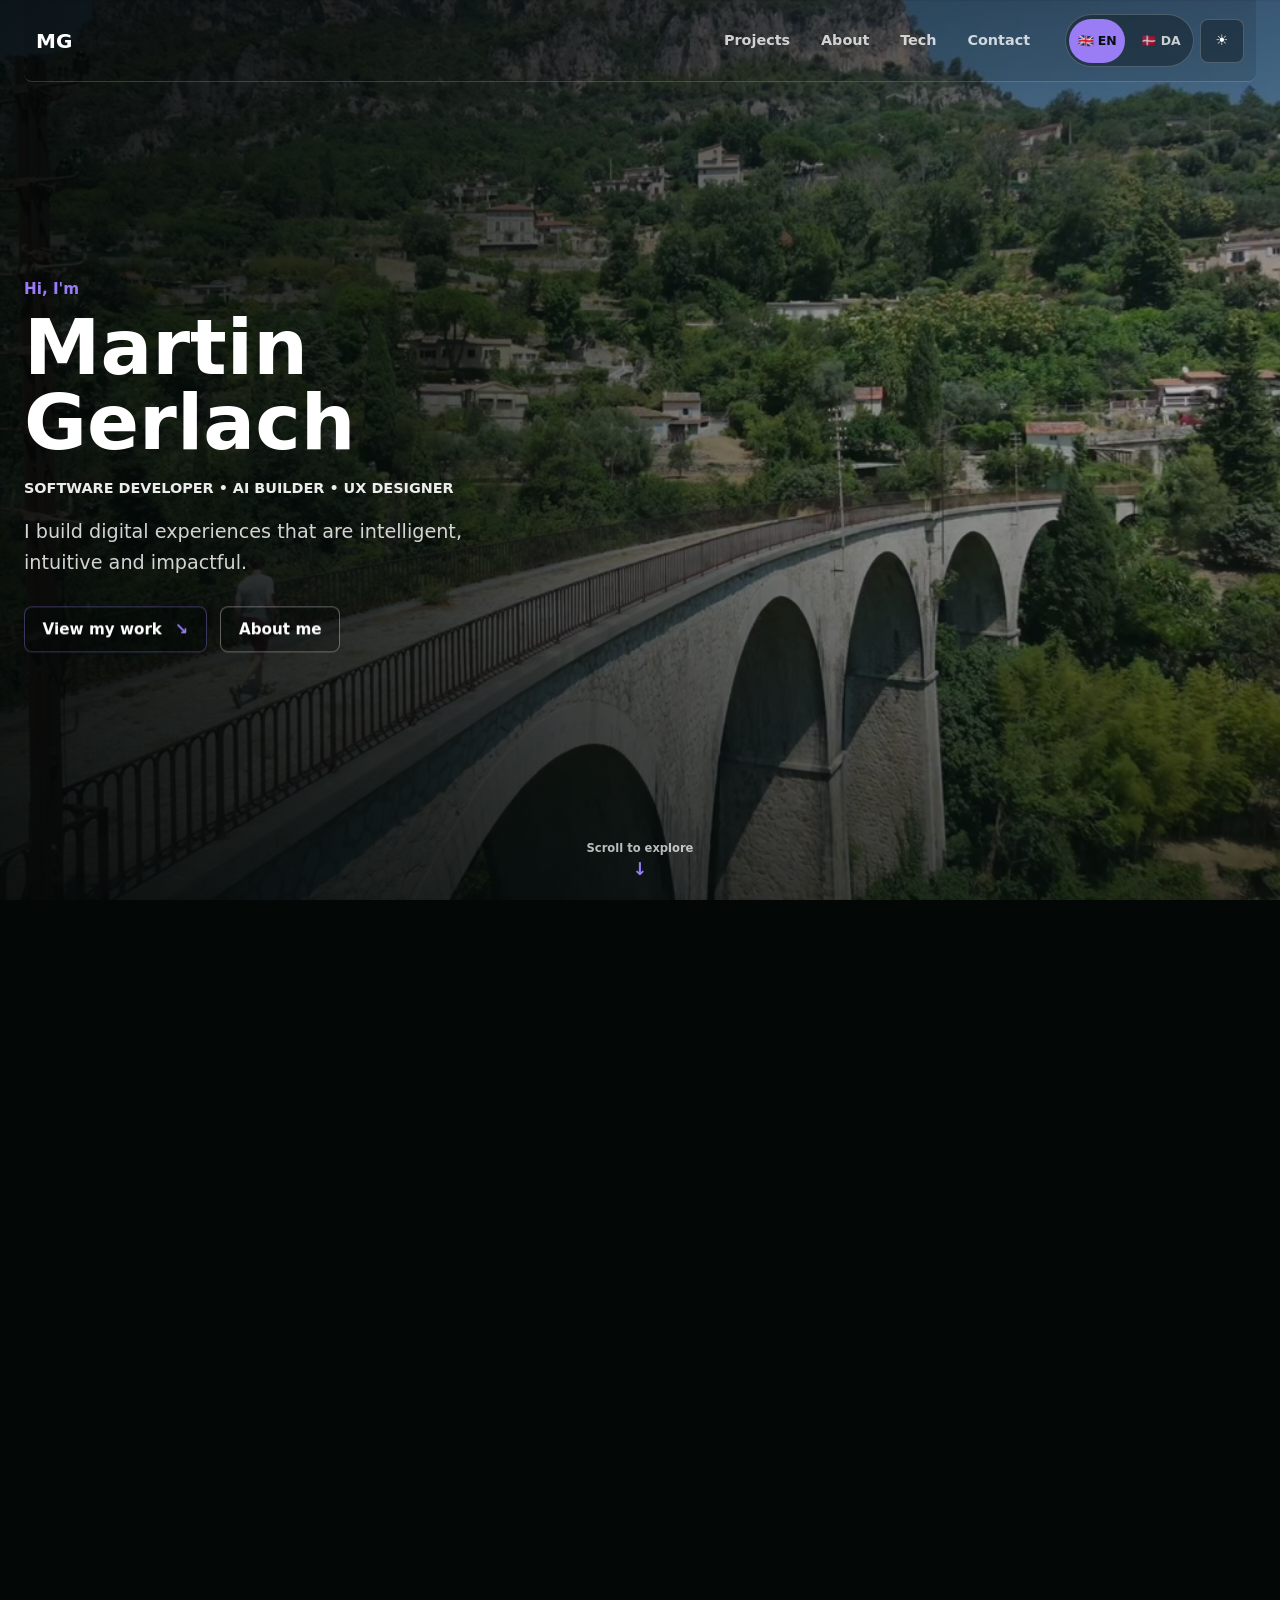
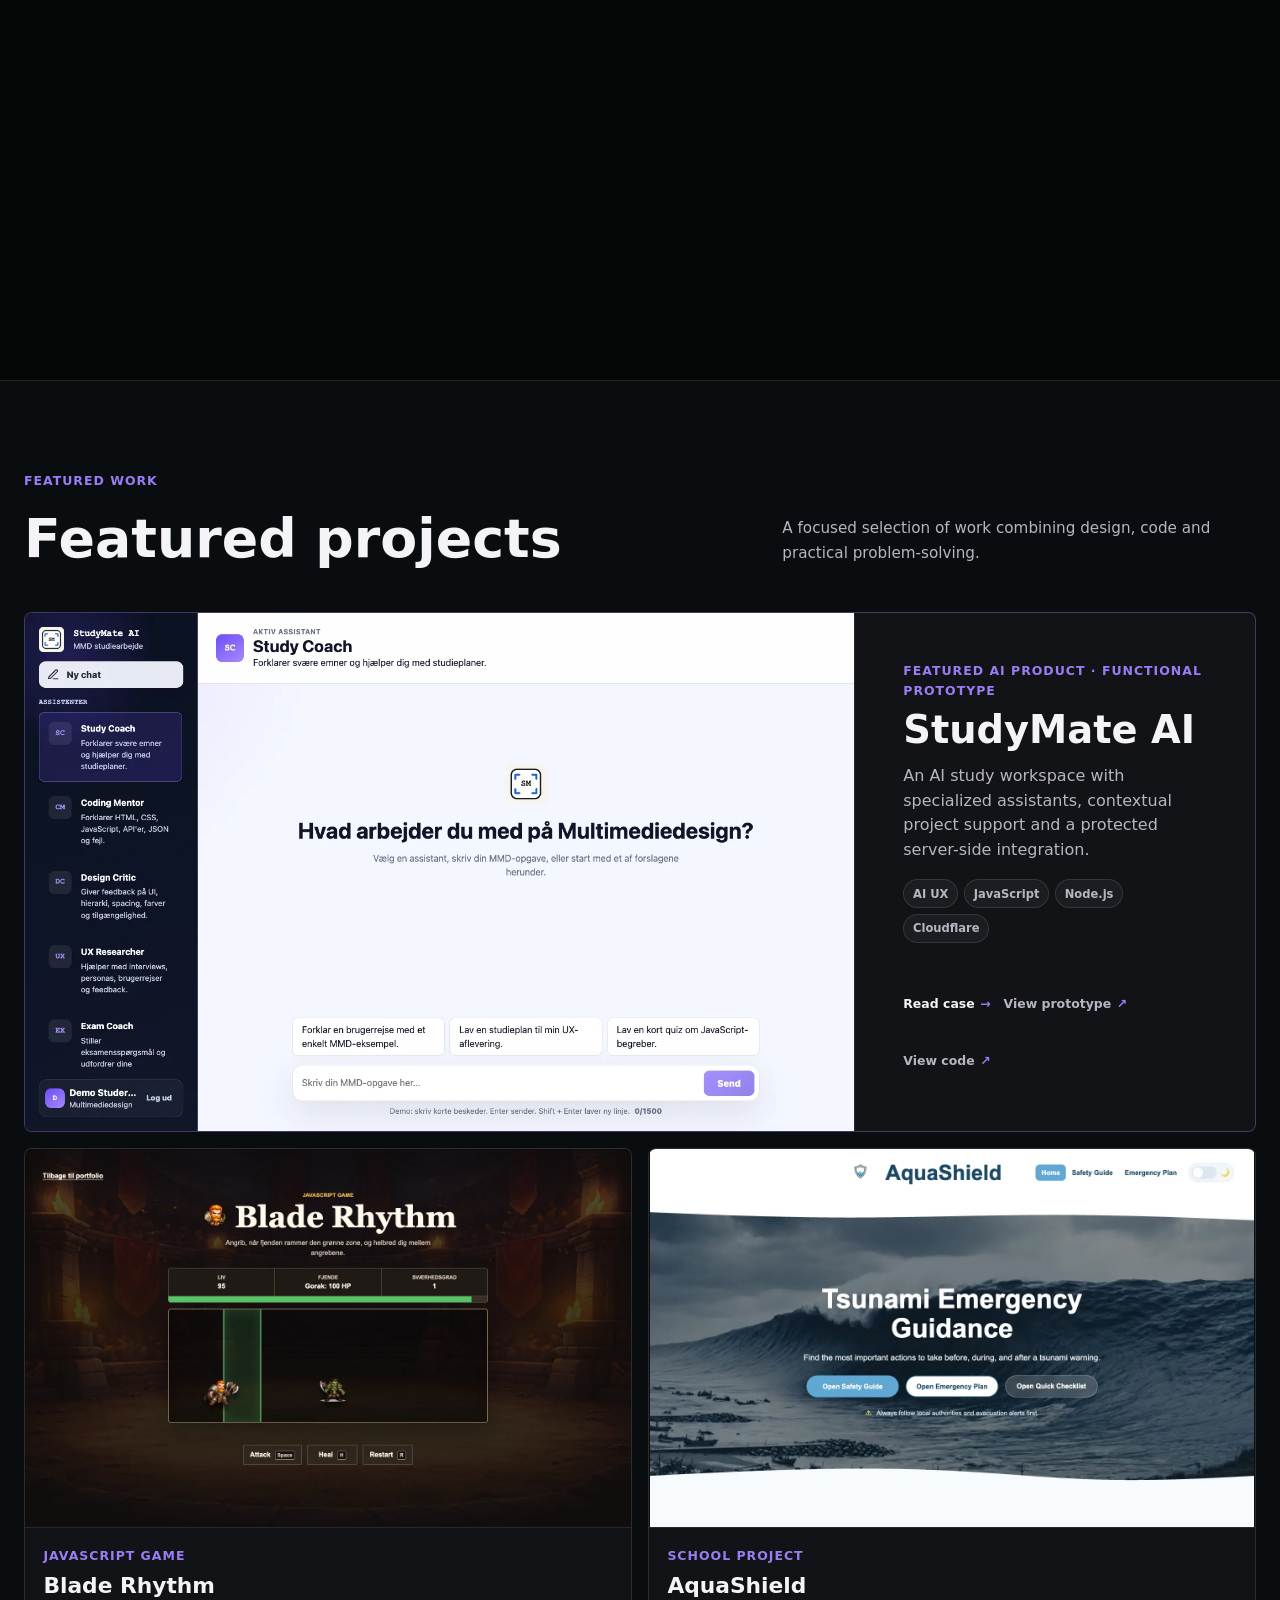
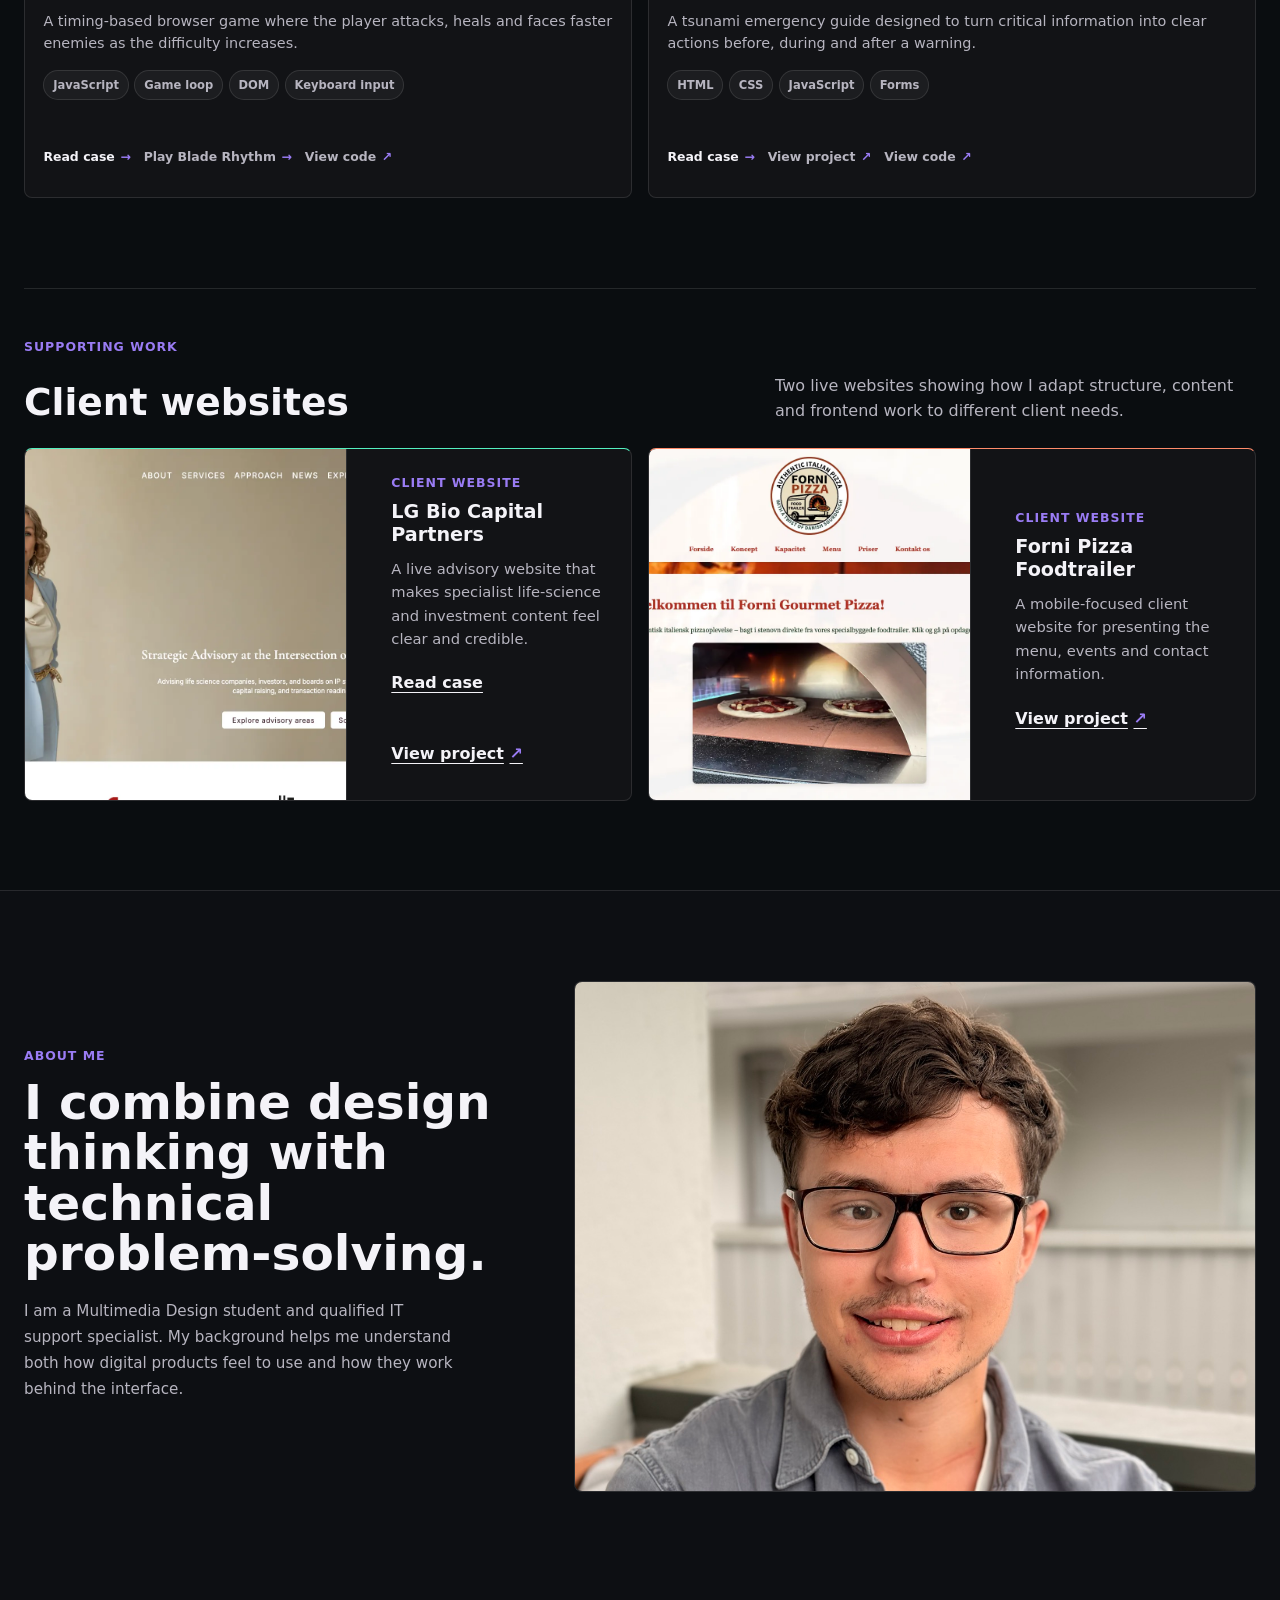
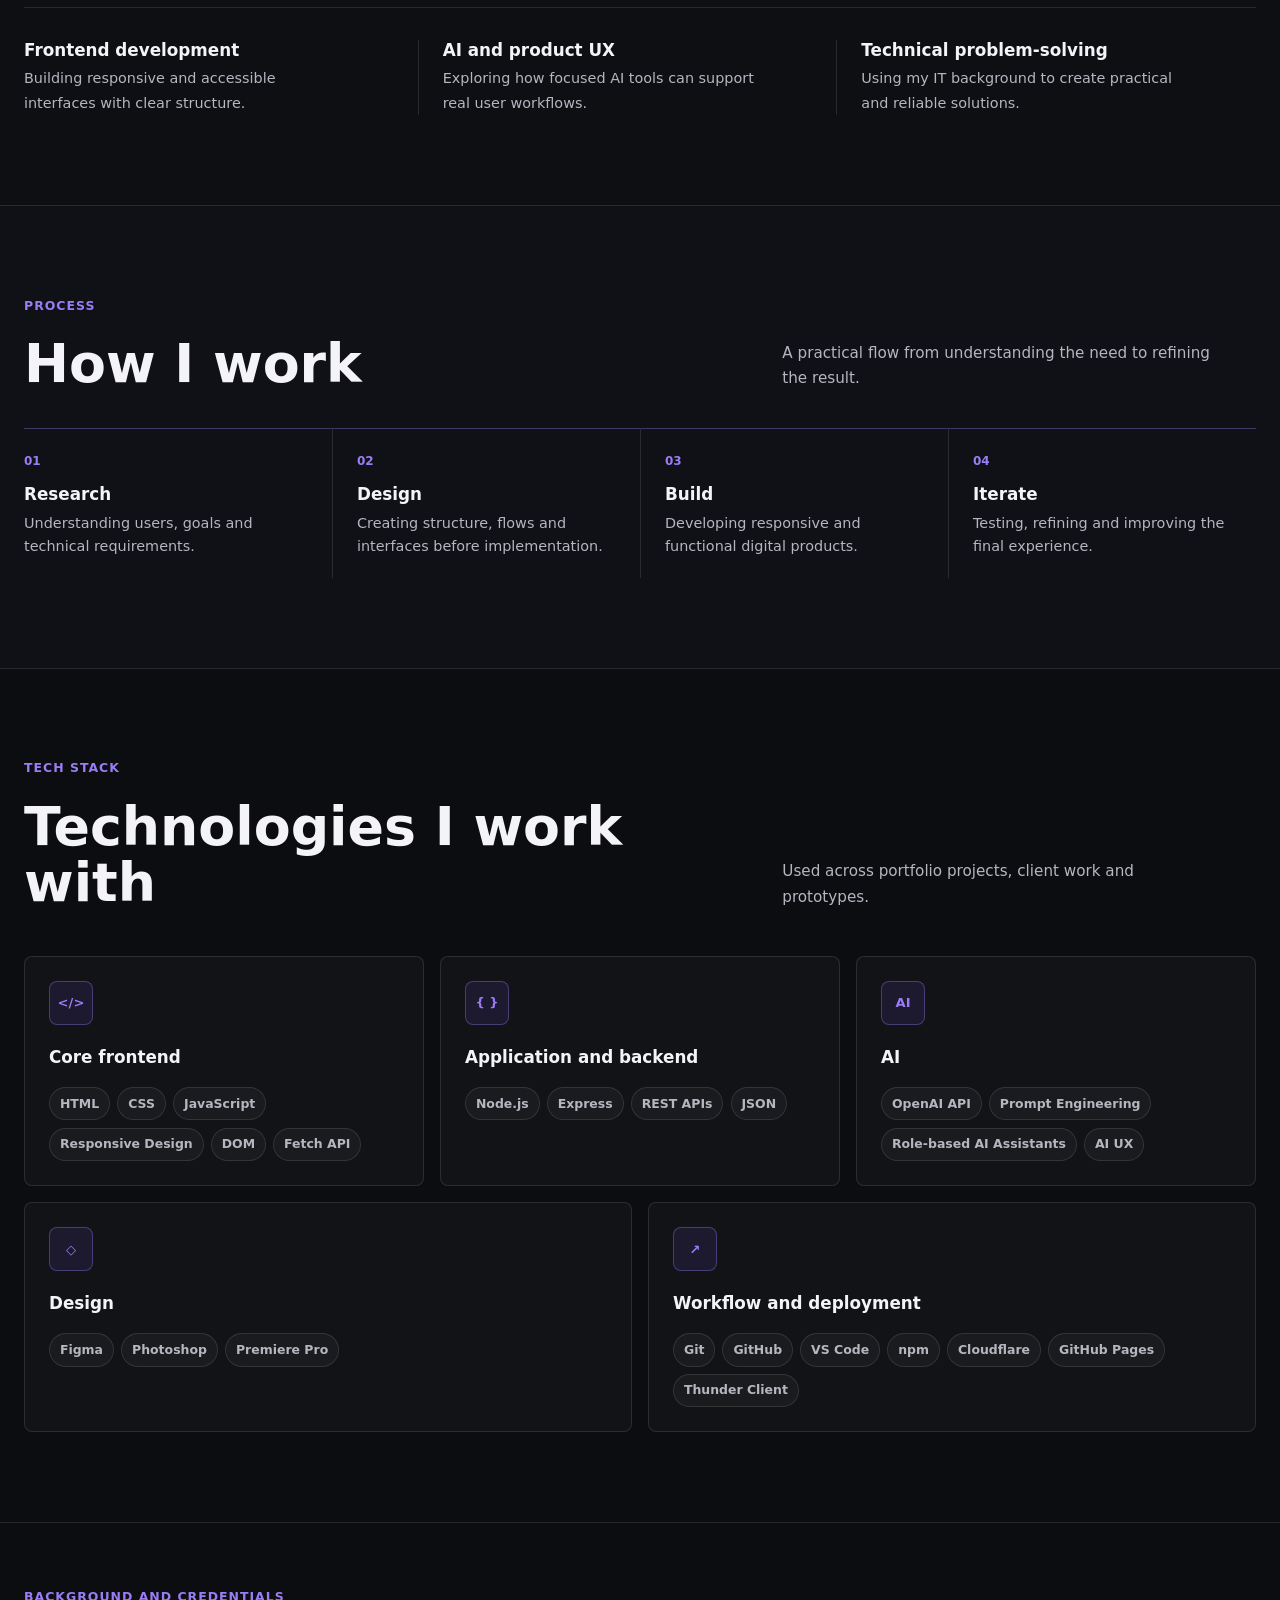
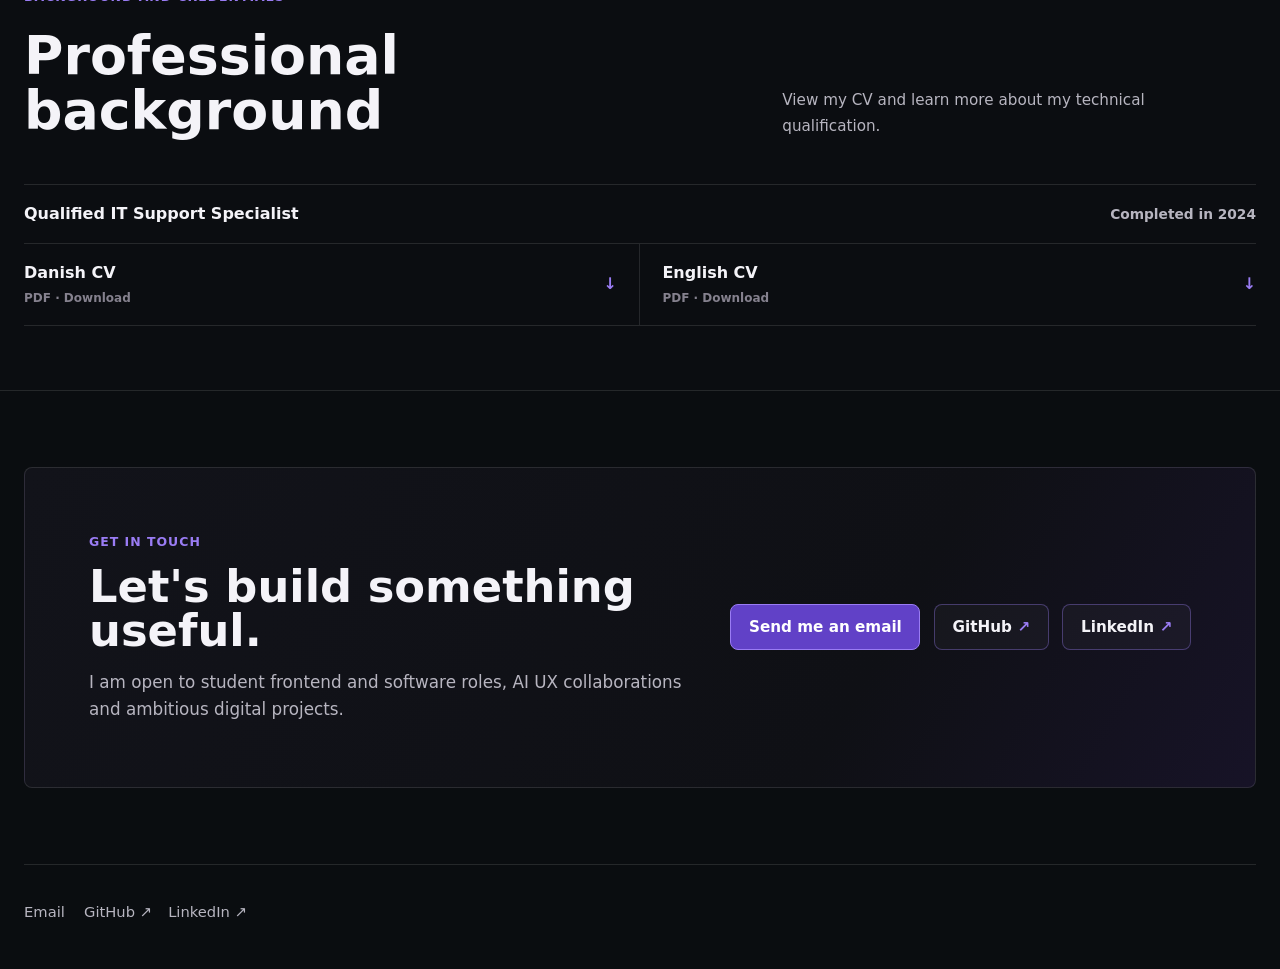
==== commit fb06cce0: "Polish portfolio credibility and hero flow" ====
--- a/index.html
+++ b/index.html
@@ -5,7 +5,7 @@
   <meta name="viewport" content="width=device-width, initial-scale=1.0" />
   <meta name="robots" content="index, follow" />
   <meta name="author" content="Martin Gerlach" />
-  <meta name="description" content="Martin Gerlach is a Multimedia Design student and qualified IT support specialist building frontend, UX and creative technology projects." data-i18n-attr="content:meta.description" />
+  <meta name="description" content="Portfolio of Martin Gerlach, a Multimedia Design student building frontend experiences, AI product prototypes and thoughtful UX projects." data-i18n-attr="content:meta.description" />
   <meta id="theme-color" name="theme-color" content="#0a0d10" />
   <link rel="canonical" href="https://gerlachdesign.dk/" />
   <meta property="og:type" content="website" />
@@ -13,20 +13,33 @@
   <meta property="og:site_name" content="GerlachDesign" />
   <meta property="og:locale" content="en_GB" data-i18n-attr="content:meta.locale" />
   <meta property="og:title" content="Martin Gerlach | Frontend Developer, AI Builder & UX Designer" data-i18n-attr="content:meta.title" />
-  <meta property="og:description" content="Multimedia Design student and qualified IT support specialist building clear frontend, AI and UX projects." data-i18n-attr="content:meta.socialDescription" />
+  <meta property="og:description" content="Frontend, AI product and UX projects by Multimedia Design student Martin Gerlach." data-i18n-attr="content:meta.socialDescription" />
   <meta property="og:image" content="https://gerlachdesign.dk/social-preview.png" />
   <meta property="og:image:width" content="1200" />
   <meta property="og:image:height" content="630" />
   <meta property="og:image:alt" content="Portfolio preview for Martin Gerlach with his portrait and a description of his digital product work" data-i18n-attr="content:meta.socialImageAlt" />
   <meta name="twitter:card" content="summary_large_image" />
   <meta name="twitter:title" content="Martin Gerlach | Frontend Developer, AI Builder & UX Designer" data-i18n-attr="content:meta.title" />
-  <meta name="twitter:description" content="Multimedia Design student and qualified IT support specialist building clear frontend, AI and UX projects." data-i18n-attr="content:meta.socialDescription" />
+  <meta name="twitter:description" content="Frontend, AI product and UX projects by Multimedia Design student Martin Gerlach." data-i18n-attr="content:meta.socialDescription" />
   <meta name="twitter:image" content="https://gerlachdesign.dk/social-preview.png" />
   <meta name="twitter:image:alt" content="Portfolio preview for Martin Gerlach with his portrait and a description of his digital product work" data-i18n-attr="content:meta.socialImageAlt" />
+  <script type="application/ld+json">
+    {
+      "@context": "https://schema.org",
+      "@type": "Person",
+      "name": "Martin Gerlach",
+      "url": "https://gerlachdesign.dk/",
+      "jobTitle": "Multimedia Design student, Frontend Developer, AI Builder and UX Designer",
+      "sameAs": [
+        "https://github.com/martincgerlach",
+        "https://www.linkedin.com/in/martin-christoffer-gerlach-68272a21a/"
+      ]
+    }
+  </script>
   <title data-i18n="meta.title">Martin Gerlach | Frontend Developer, AI Builder &amp; UX Designer</title>
   <link rel="icon" type="image/png" href="favicon.png" />
   <link rel="apple-touch-icon" sizes="180x180" href="apple-touch-icon.png" />
-  <link rel="stylesheet" href="style.css?v=20260801-1" />
+  <link rel="stylesheet" href="style.css?v=20260801-2" />
 </head>
 <body class="home-page dark-mode">
   <a class="skip-link" href="#main-content" data-i18n="skip.content">Skip to content</a>
@@ -52,10 +65,10 @@
     <div class="hero-sticky">
       <div class="hero-media" aria-hidden="true">
         <div class="hero-video-fallback"></div>
-        <video id="hero-video" class="hero-video hero-video--intro" width="1280" height="720" autoplay muted loop playsinline preload="metadata" poster="videos/portfolio-hero-poster-20260729.jpg">
+        <video id="hero-video" class="hero-video hero-video--intro" width="1280" height="720" autoplay muted playsinline preload="metadata" poster="videos/portfolio-hero-poster-20260729.jpg">
           <source src="videos/portfolio-hero-intro-20260731.mp4" type="video/mp4" />
         </video>
-        <video id="hero-work-video" class="hero-video hero-video--work" width="1280" height="720" muted loop playsinline preload="none">
+        <video id="hero-work-video" class="hero-video hero-video--work" width="1280" height="720" muted playsinline preload="none">
           <source src="videos/portfolio-hero-work-20260731.mp4" type="video/mp4" />
         </video>
         <div class="hero-overlay"></div>
@@ -107,7 +120,7 @@
       <div class="project-list">
         <article class="project-card project-card-featured project-card--studymate">
           <div class="project-content">
-            <p class="project-type" data-i18n="studymate.type">Featured AI Product · Prototype</p>
+            <p class="project-type" data-i18n="studymate.type">Featured AI Product · Functional Prototype</p>
             <h3>StudyMate AI</h3>
             <p data-i18n="studymate.description">An AI study workspace with specialized assistants, contextual project support and a protected server-side integration.</p>
             <ul class="tag-list" aria-label="Technologies used for StudyMate AI" data-i18n-attr="aria-label:studymate.techAria">
@@ -308,7 +321,12 @@
       <div class="section-heading">
         <p class="section-label" data-i18n="materials.label">Background and credentials</p>
         <h2 data-i18n="materials.heading">Professional background</h2>
-        <p data-i18n="materials.intro">Download my CV in Danish or English.</p>
+        <p data-i18n="materials.intro">View my CV and learn more about my technical qualification.</p>
+      </div>
+
+      <div class="qualification-summary" aria-label="IT support qualification" data-i18n-attr="aria-label:materials.qualificationLabel">
+        <strong data-i18n="materials.qualification">Qualified IT Support Specialist</strong>
+        <span data-i18n="materials.completed">Completed in 2024</span>
       </div>
 
       <div class="credentials-panel">
@@ -347,9 +365,9 @@
     </nav>
   </footer>
 
-  <script src="portfolio-translations.js?v=20260801-1"></script>
+  <script src="portfolio-translations.js?v=20260801-2"></script>
   <script src="language.js?v=20260727-1"></script>
-  <script src="hero-video.js?v=20260801-1"></script>
+  <script src="hero-video.js?v=20260801-3"></script>
   <script>
     const button = document.getElementById("toggle-theme");
     const root = document.documentElement;
--- a/style.css
+++ b/style.css
@@ -1380,7 +1380,7 @@
 
 .architecture-flow {
   display: grid;
-  grid-template-columns: repeat(5, minmax(0, 1fr));
+  grid-template-columns: repeat(6, minmax(0, 1fr));
   gap: 1rem;
   margin: 0;
   padding: 0;
@@ -2998,6 +2998,26 @@
   padding-block: clamp(3rem, 5vw, 4.5rem);
 }
 
+.home-page .qualification-summary {
+  display: flex;
+  align-items: baseline;
+  justify-content: space-between;
+  gap: 1rem;
+  padding-block: 1rem;
+  border-top: 1px solid var(--line);
+}
+
+.home-page .qualification-summary strong {
+  color: var(--ink);
+  font-size: 1rem;
+}
+
+.home-page .qualification-summary span {
+  color: var(--muted);
+  font-size: 0.86rem;
+  font-weight: 700;
+}
+
 .home-page .credentials-panel {
   display: grid;
   grid-template-columns: repeat(2, minmax(0, 1fr));
@@ -3127,6 +3147,12 @@
 }
 
 @media (max-width: 680px) {
+  .home-page .qualification-summary {
+    display: grid;
+    justify-items: start;
+    gap: 0.3rem;
+  }
+
   .home-page .main-nav {
     top: 0;
     width: 100%;
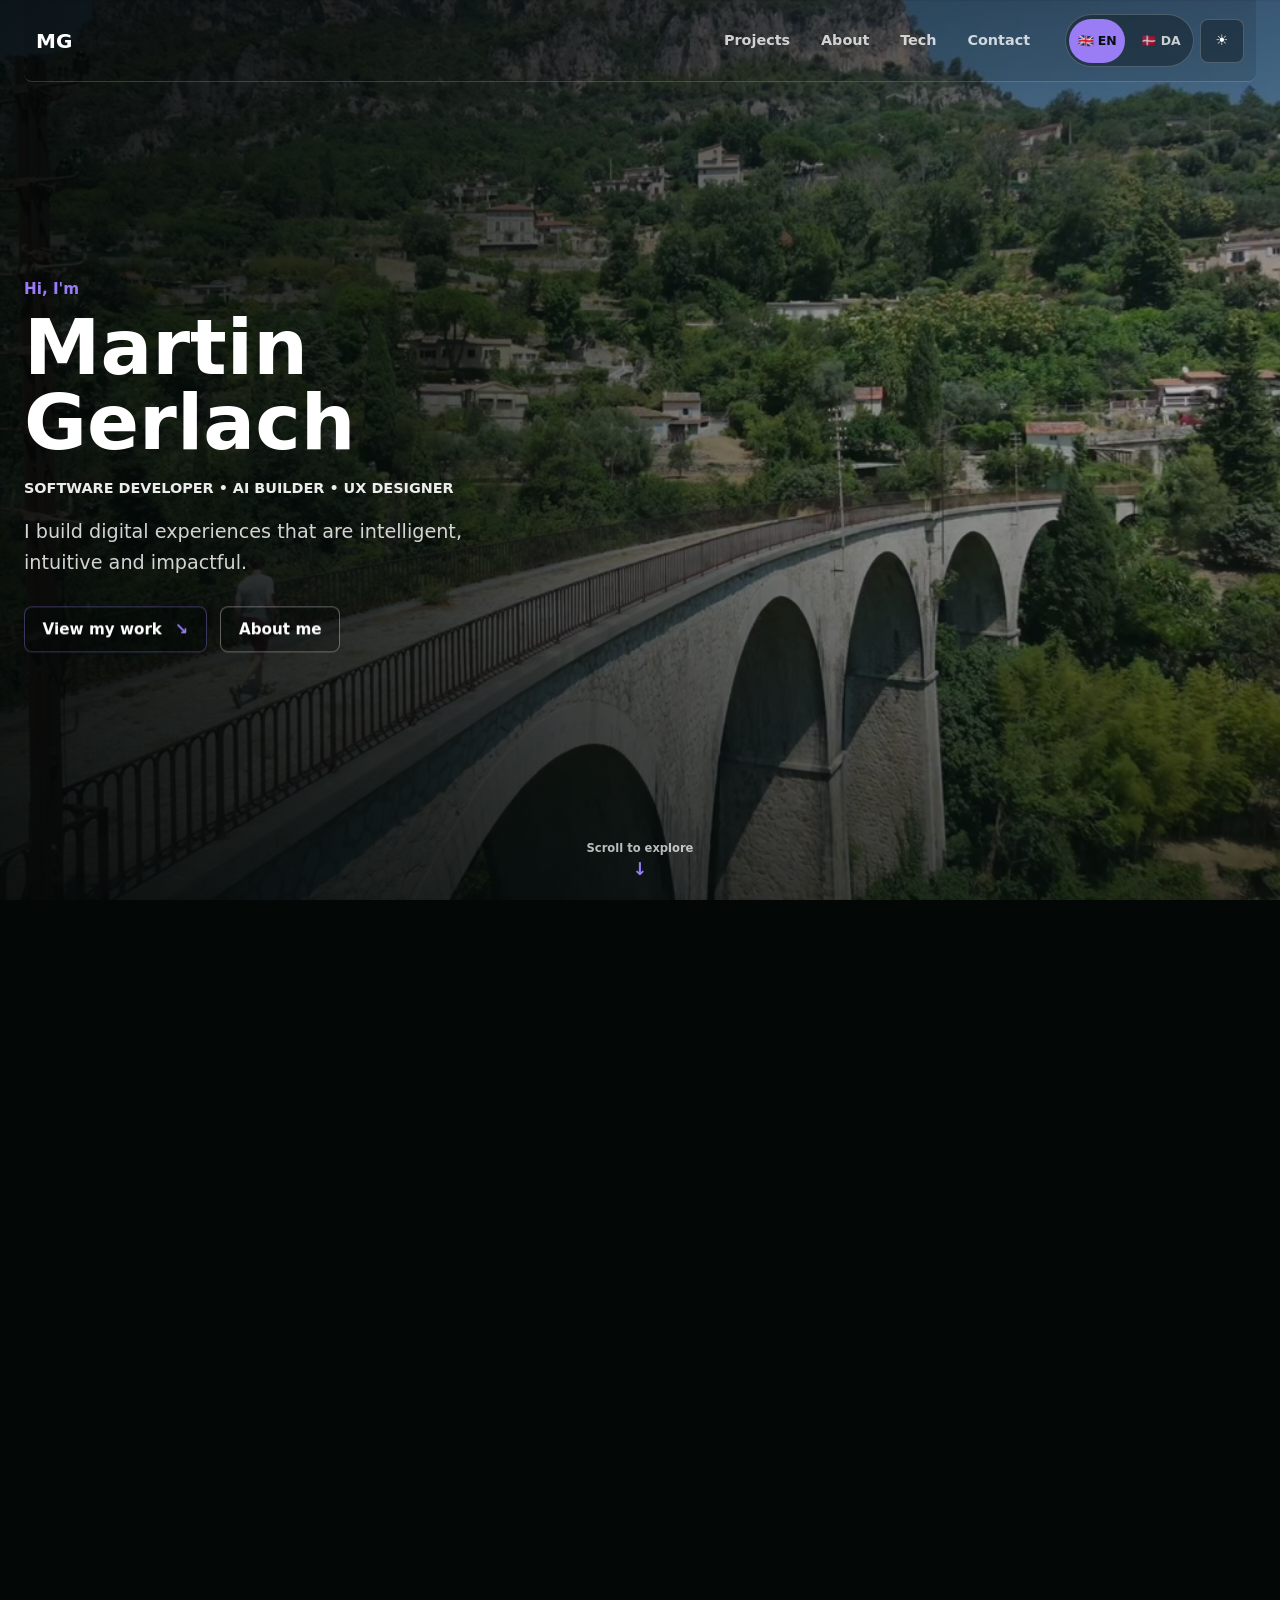
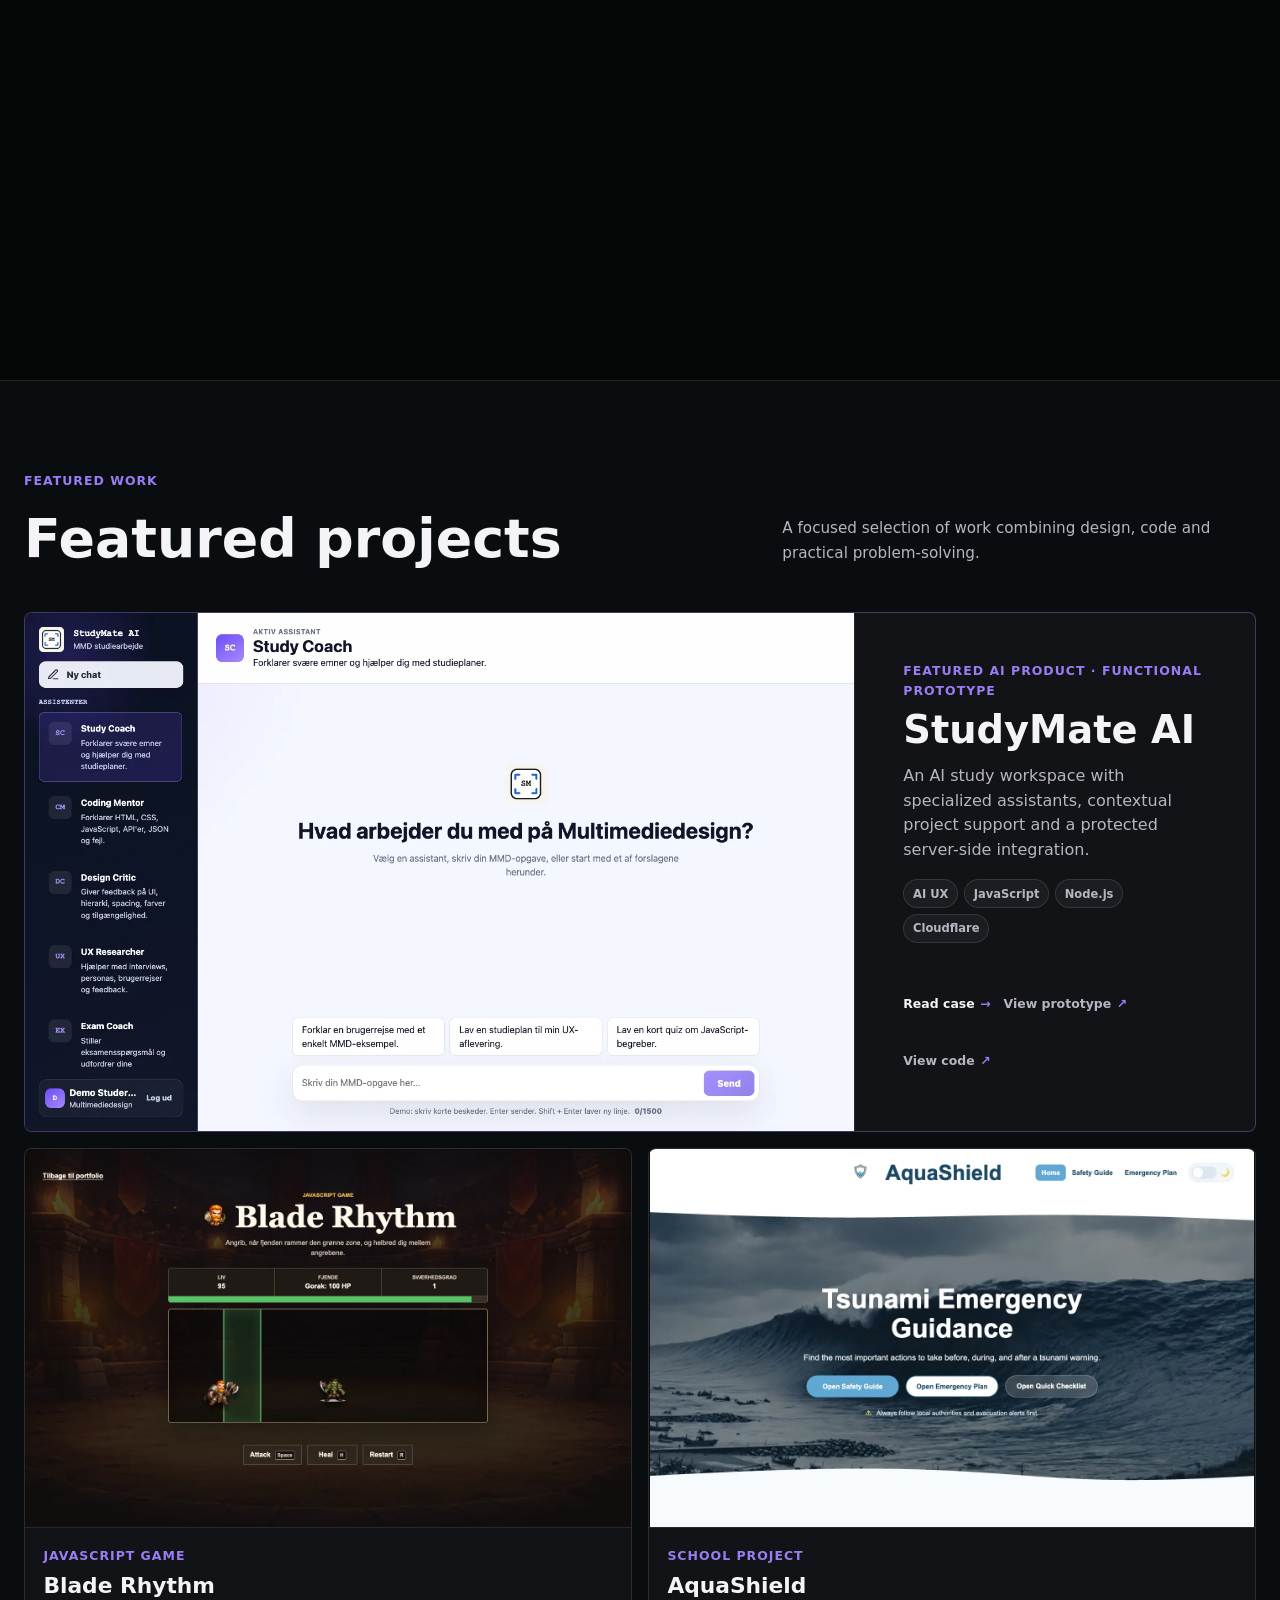
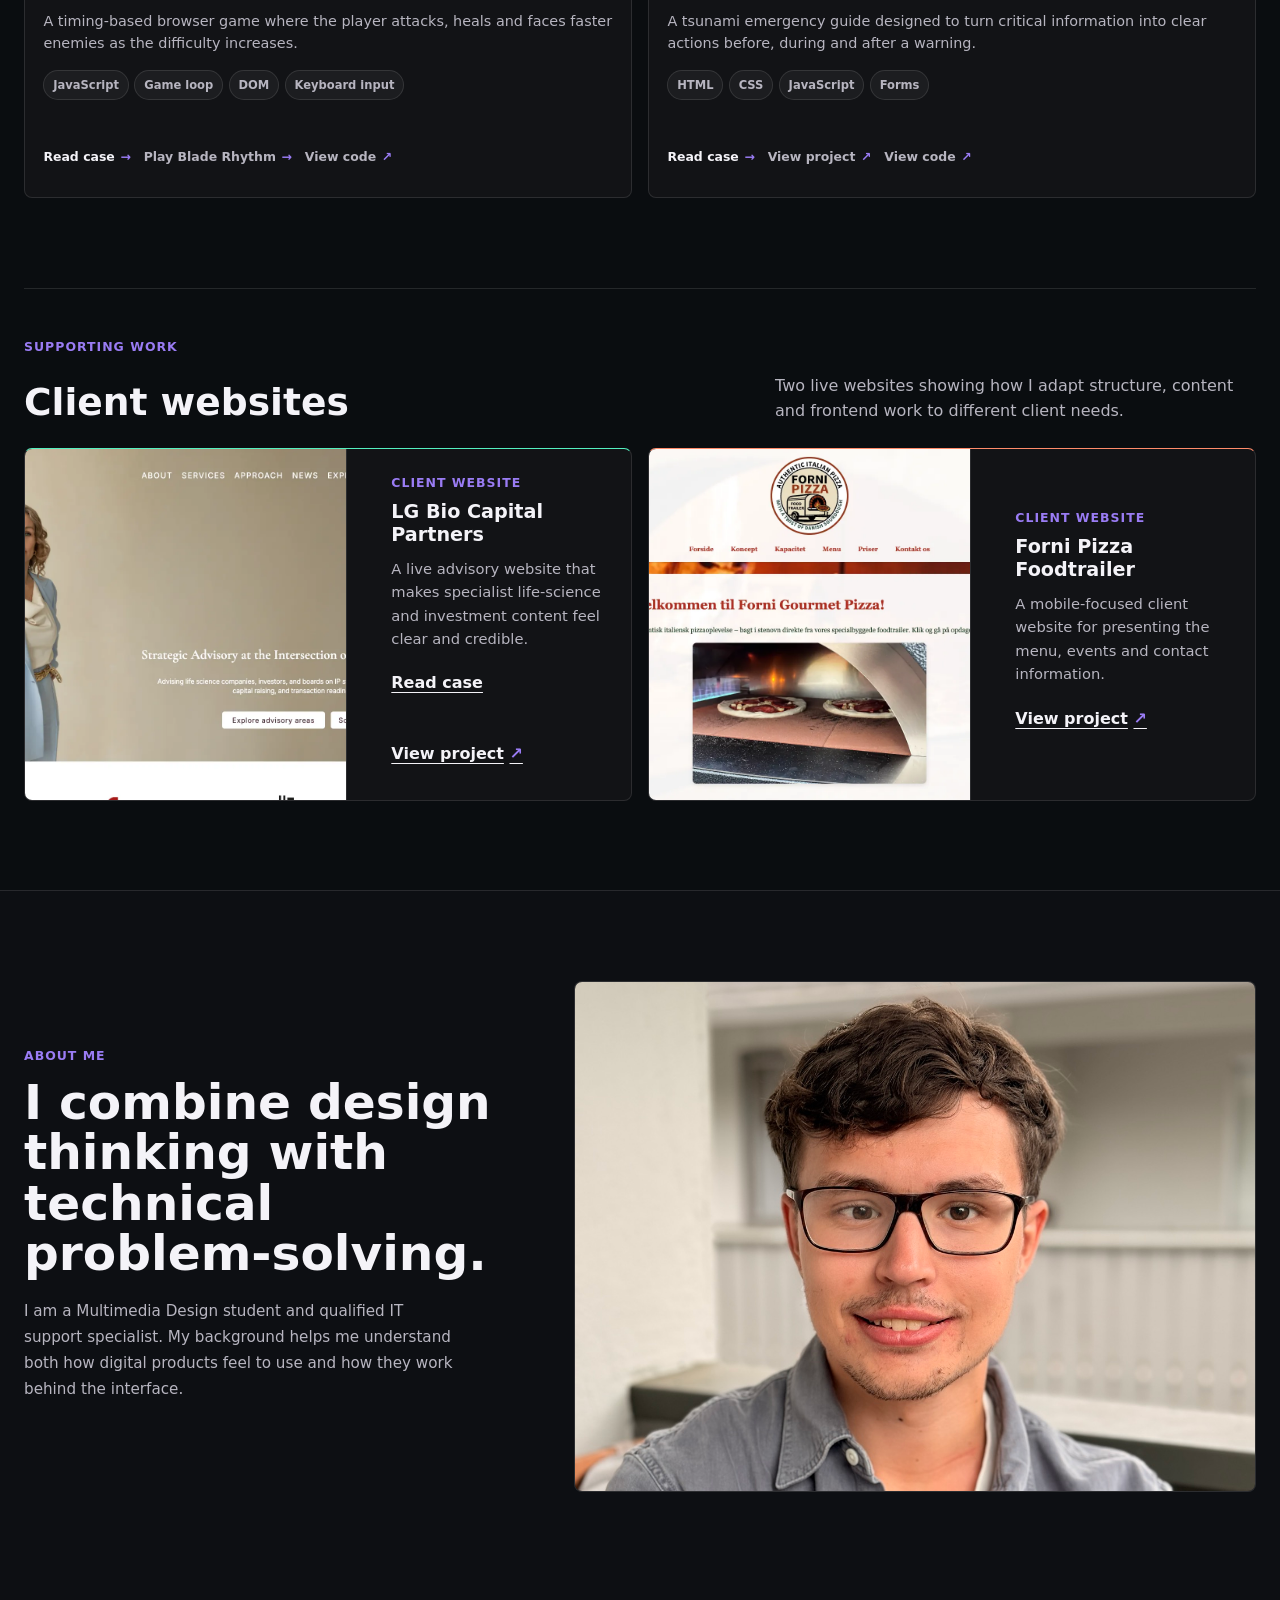
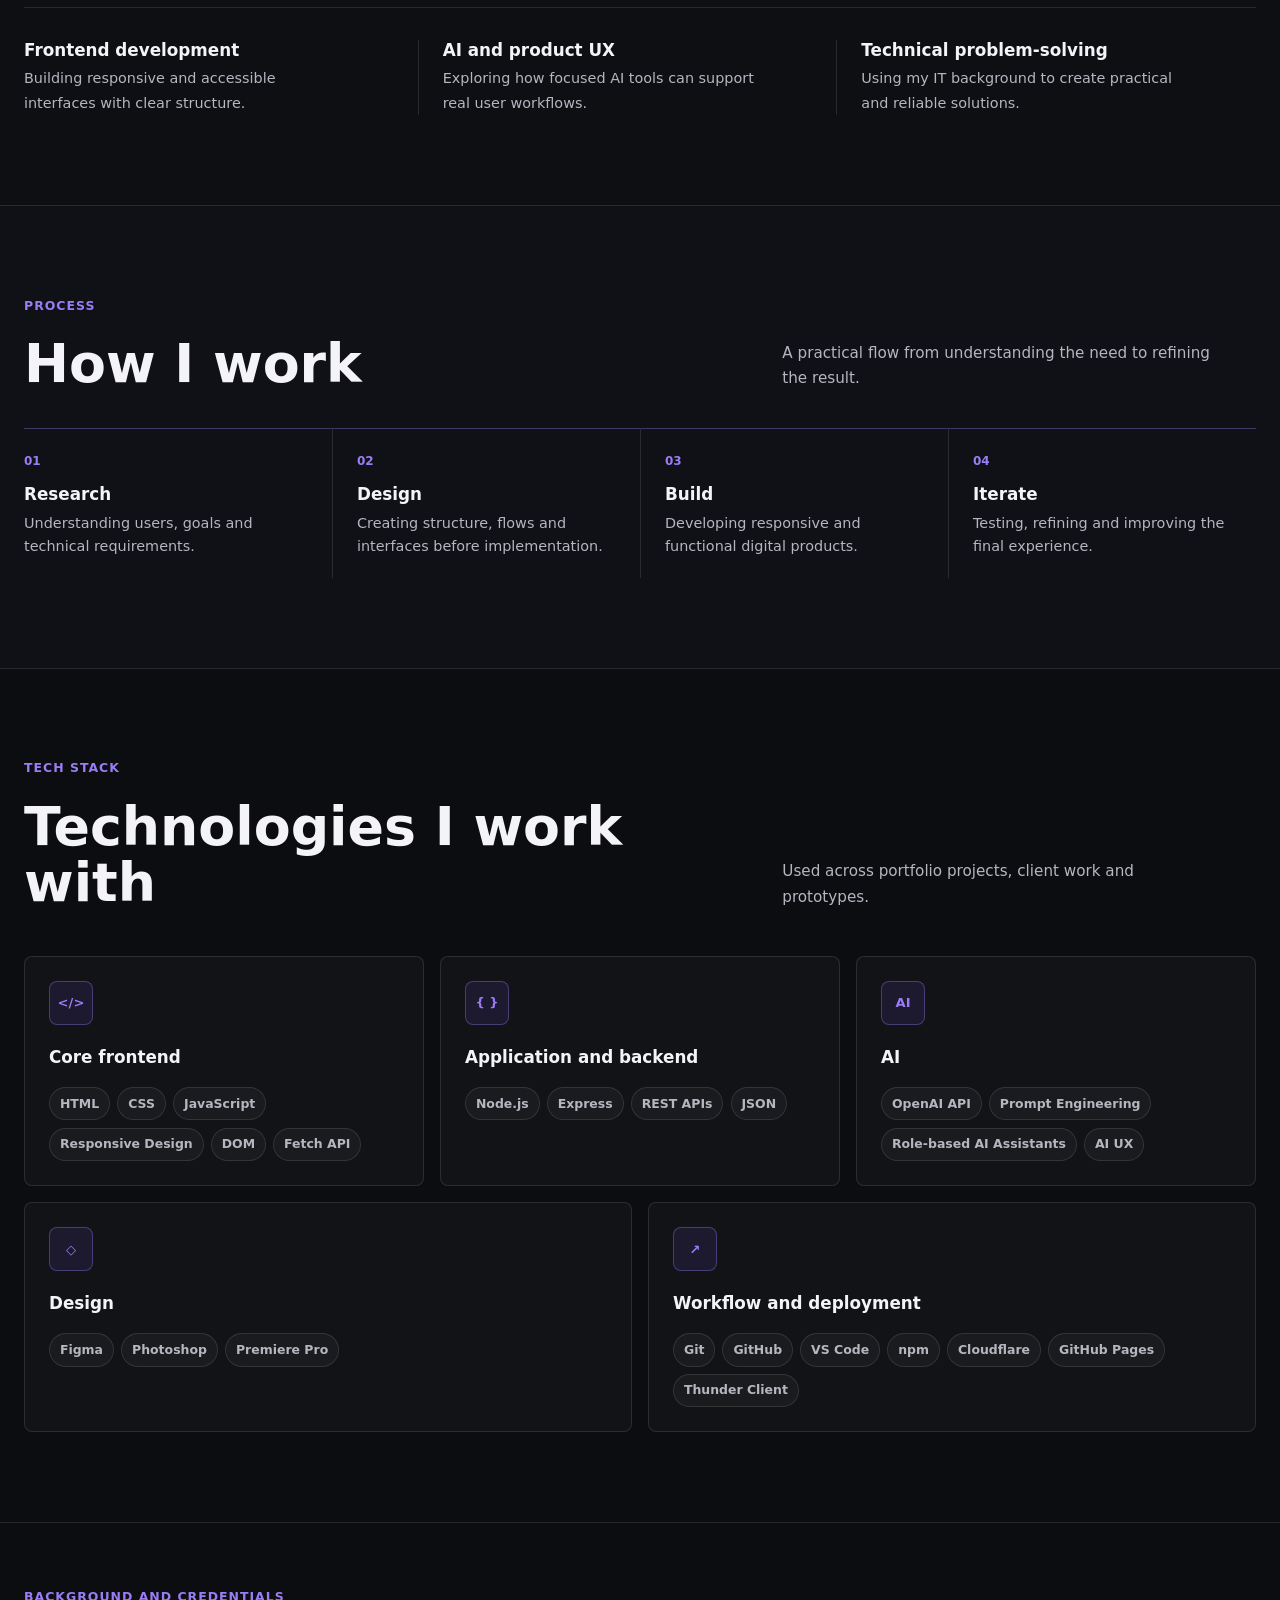
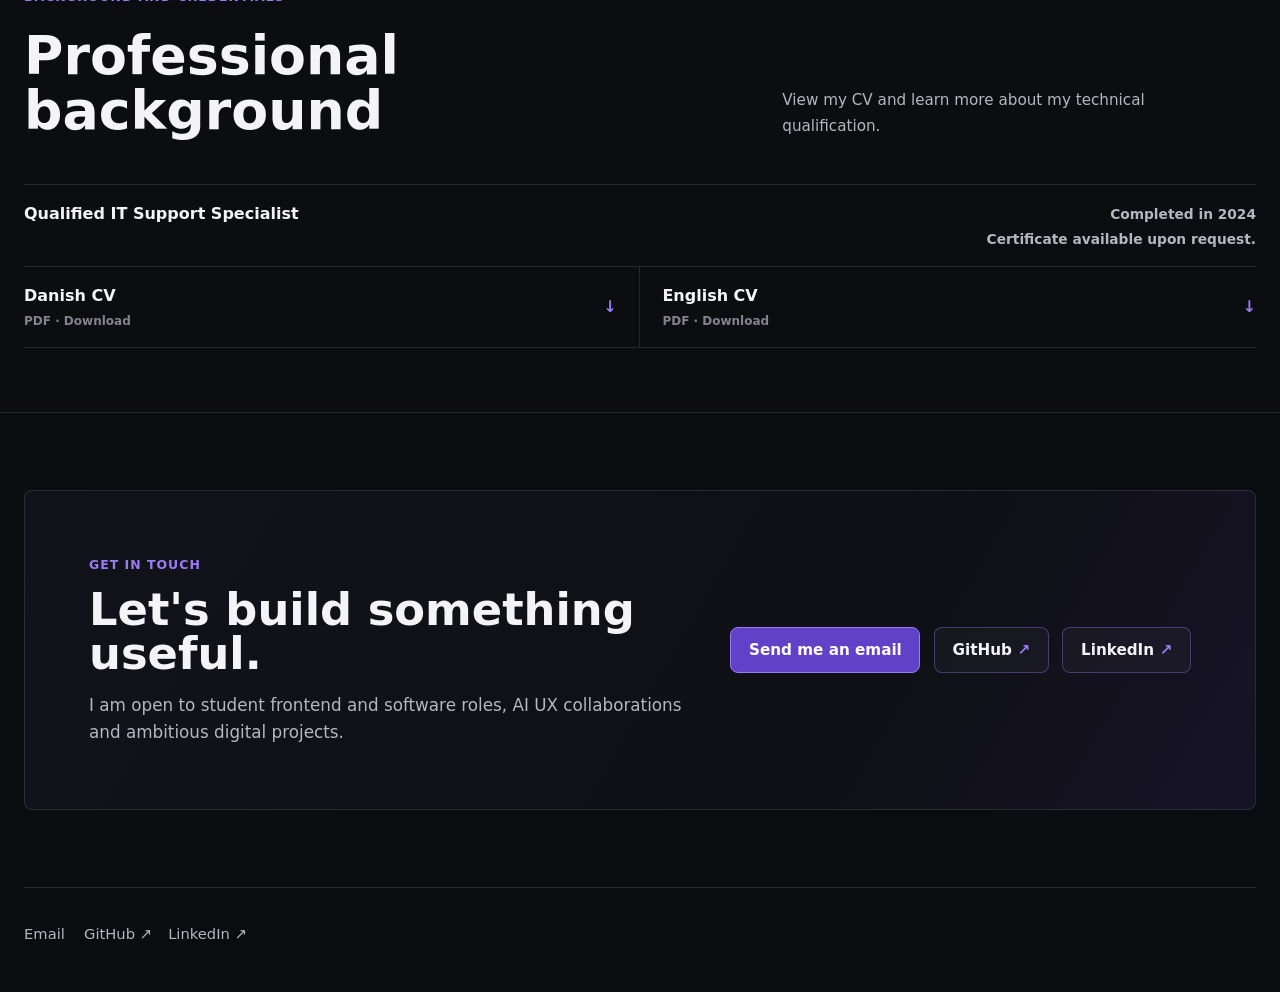
==== commit ad2a2fad: "Correct CV positioning and credentials" ====
--- a/index.html
+++ b/index.html
@@ -326,7 +326,10 @@
 
       <div class="qualification-summary" aria-label="IT support qualification" data-i18n-attr="aria-label:materials.qualificationLabel">
         <strong data-i18n="materials.qualification">Qualified IT Support Specialist</strong>
-        <span data-i18n="materials.completed">Completed in 2024</span>
+        <span class="qualification-details">
+          <span data-i18n="materials.completed">Completed in 2024</span>
+          <span data-i18n="materials.availability">Certificate available upon request.</span>
+        </span>
       </div>
 
       <div class="credentials-panel">
@@ -365,9 +368,9 @@
     </nav>
   </footer>
 
-  <script src="portfolio-translations.js?v=20260801-2"></script>
+  <script src="portfolio-translations.js?v=20260801-5"></script>
   <script src="language.js?v=20260727-1"></script>
-  <script src="hero-video.js?v=20260801-3"></script>
+  <script src="hero-video.js?v=20260801-4"></script>
   <script>
     const button = document.getElementById("toggle-theme");
     const root = document.documentElement;
--- a/style.css
+++ b/style.css
@@ -3018,6 +3018,12 @@
   font-weight: 700;
 }
 
+.home-page .qualification-details {
+  display: grid;
+  gap: 0.15rem;
+  text-align: right;
+}
+
 .home-page .credentials-panel {
   display: grid;
   grid-template-columns: repeat(2, minmax(0, 1fr));
@@ -3151,6 +3157,10 @@
     display: grid;
     justify-items: start;
     gap: 0.3rem;
+  }
+
+  .home-page .qualification-details {
+    text-align: left;
   }
 
   .home-page .main-nav {
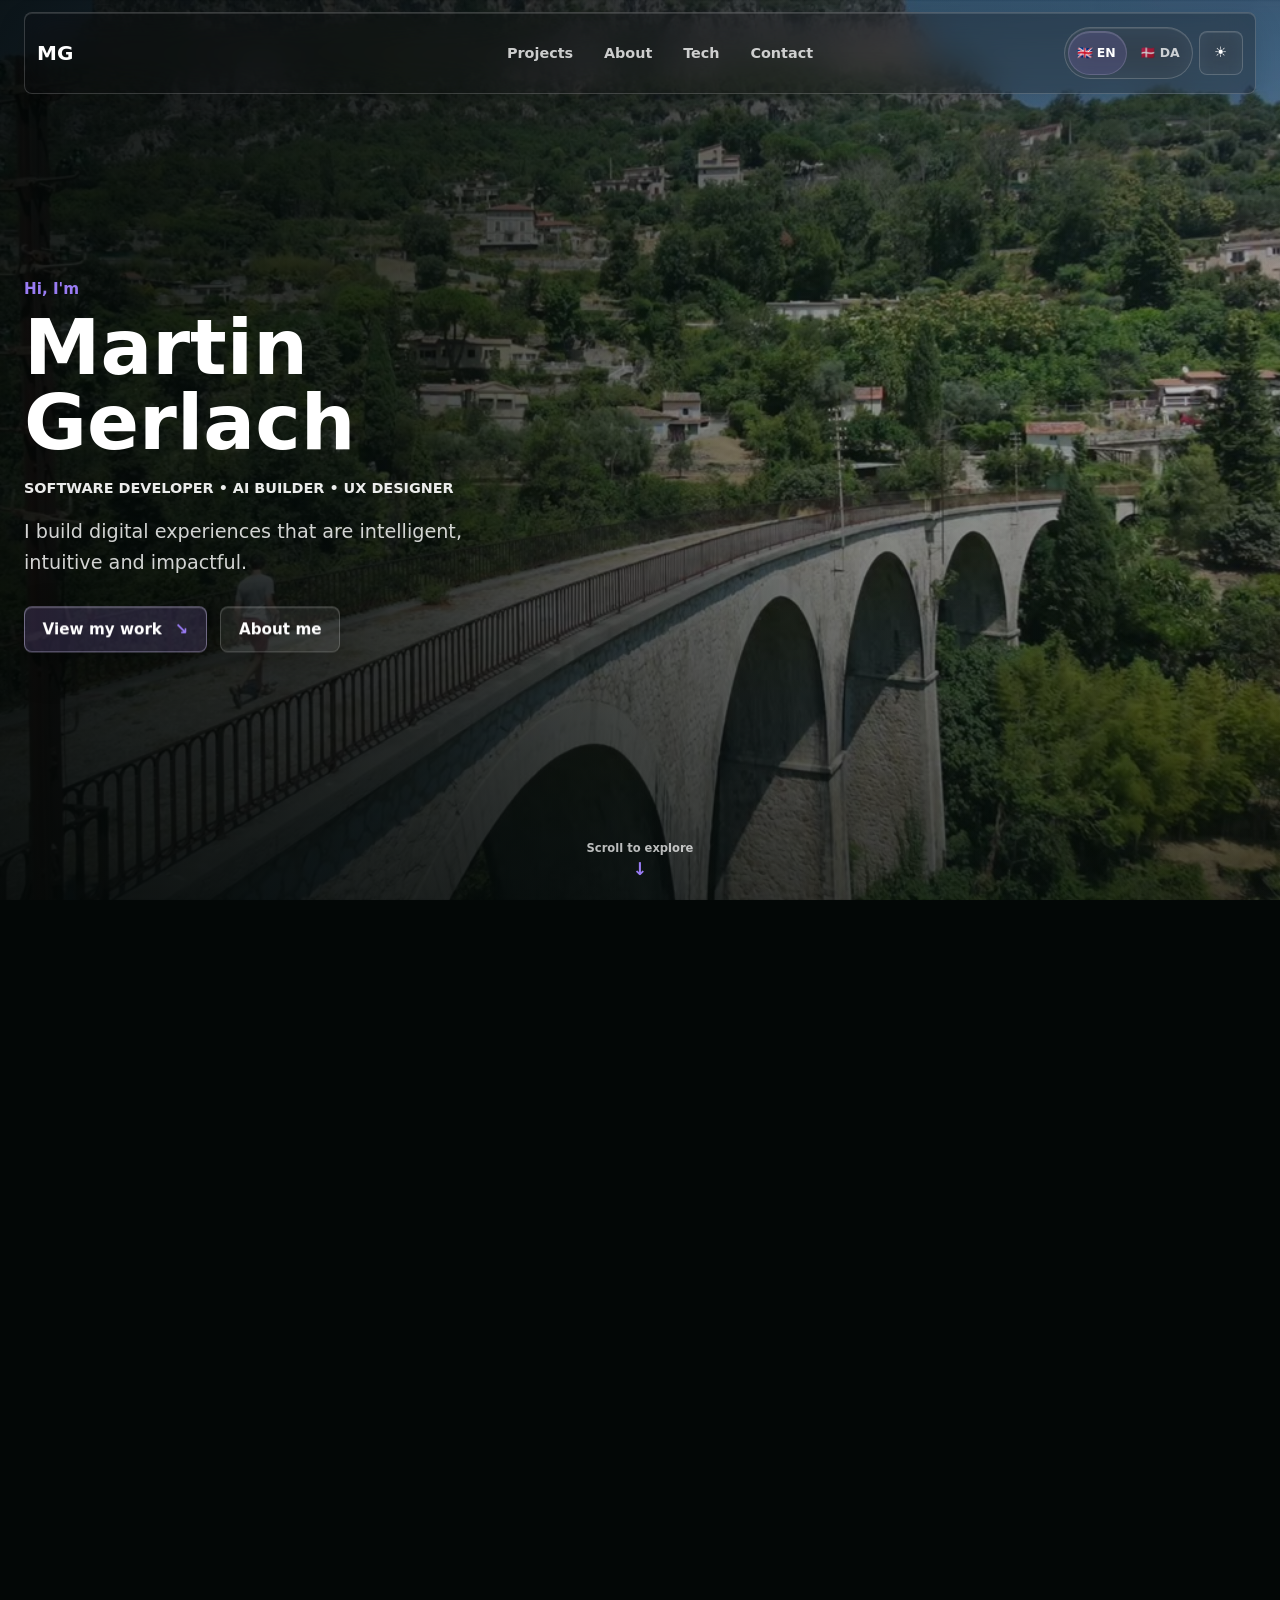
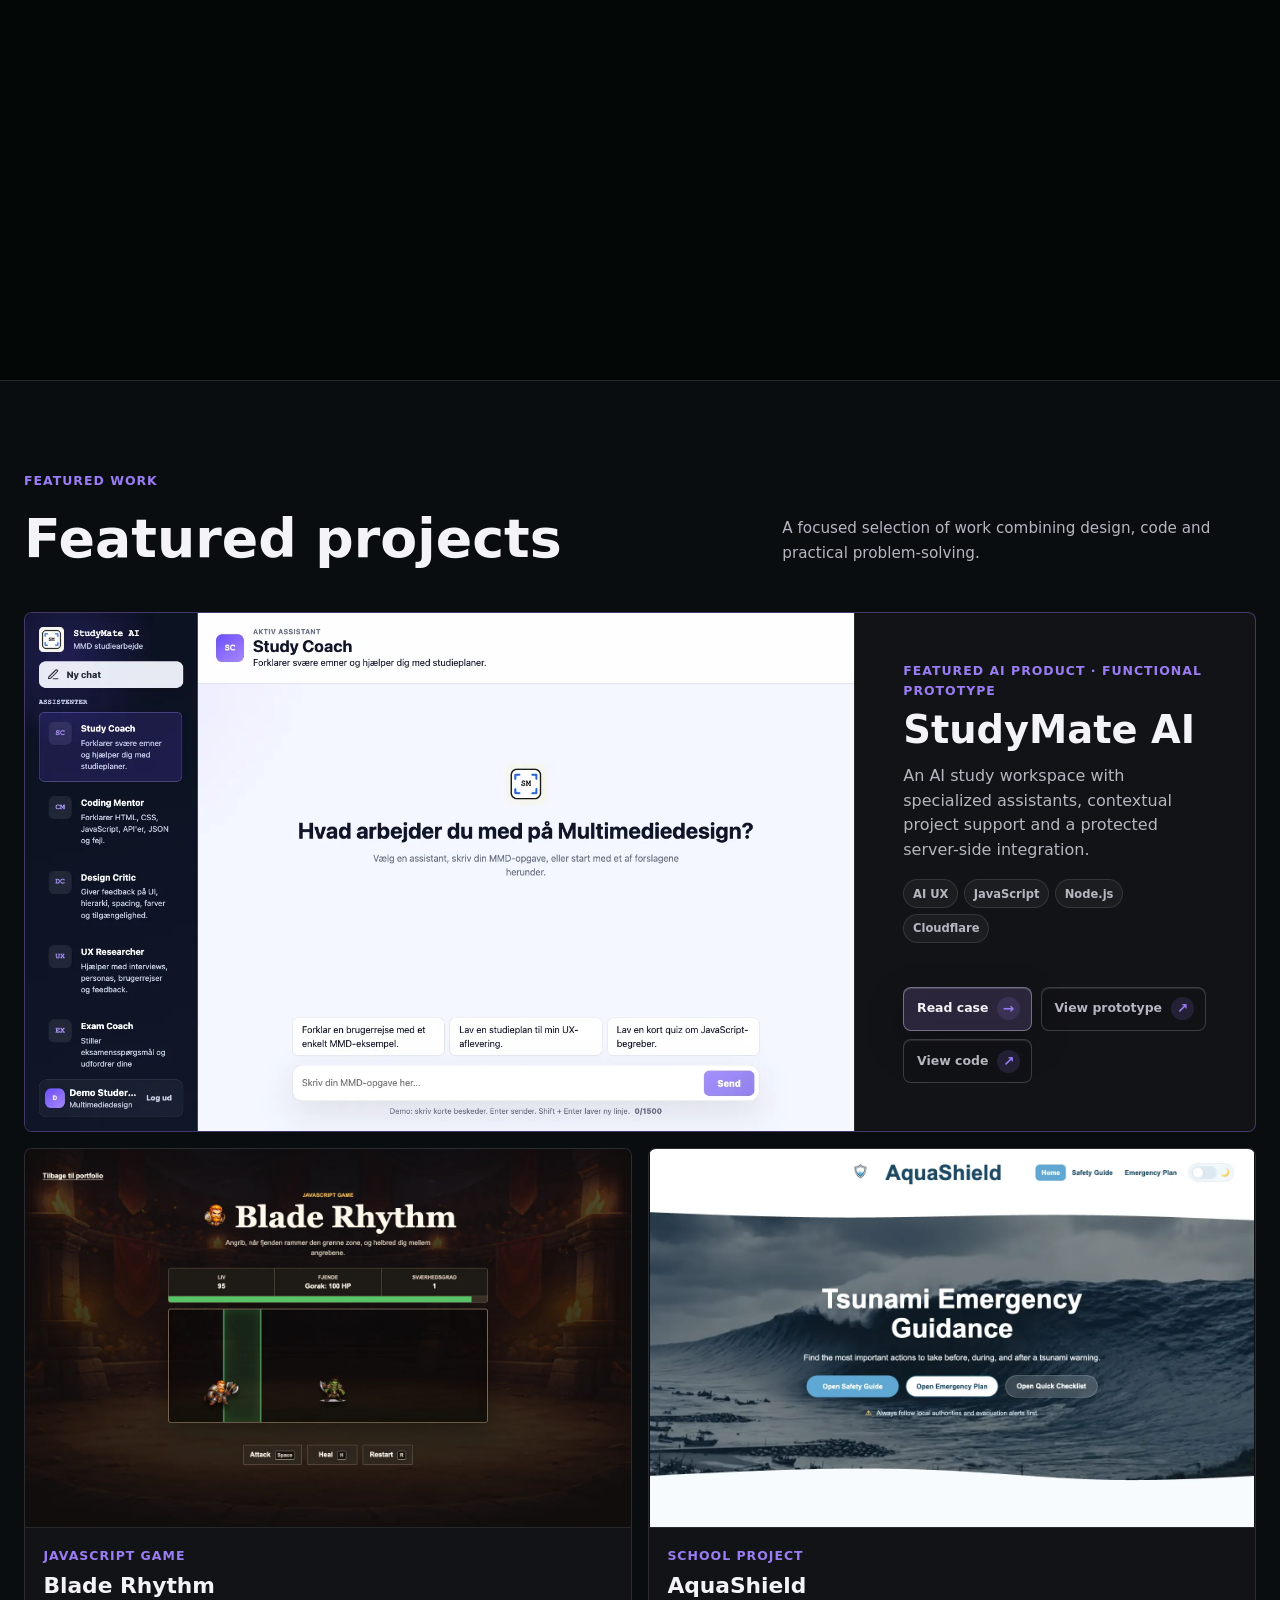
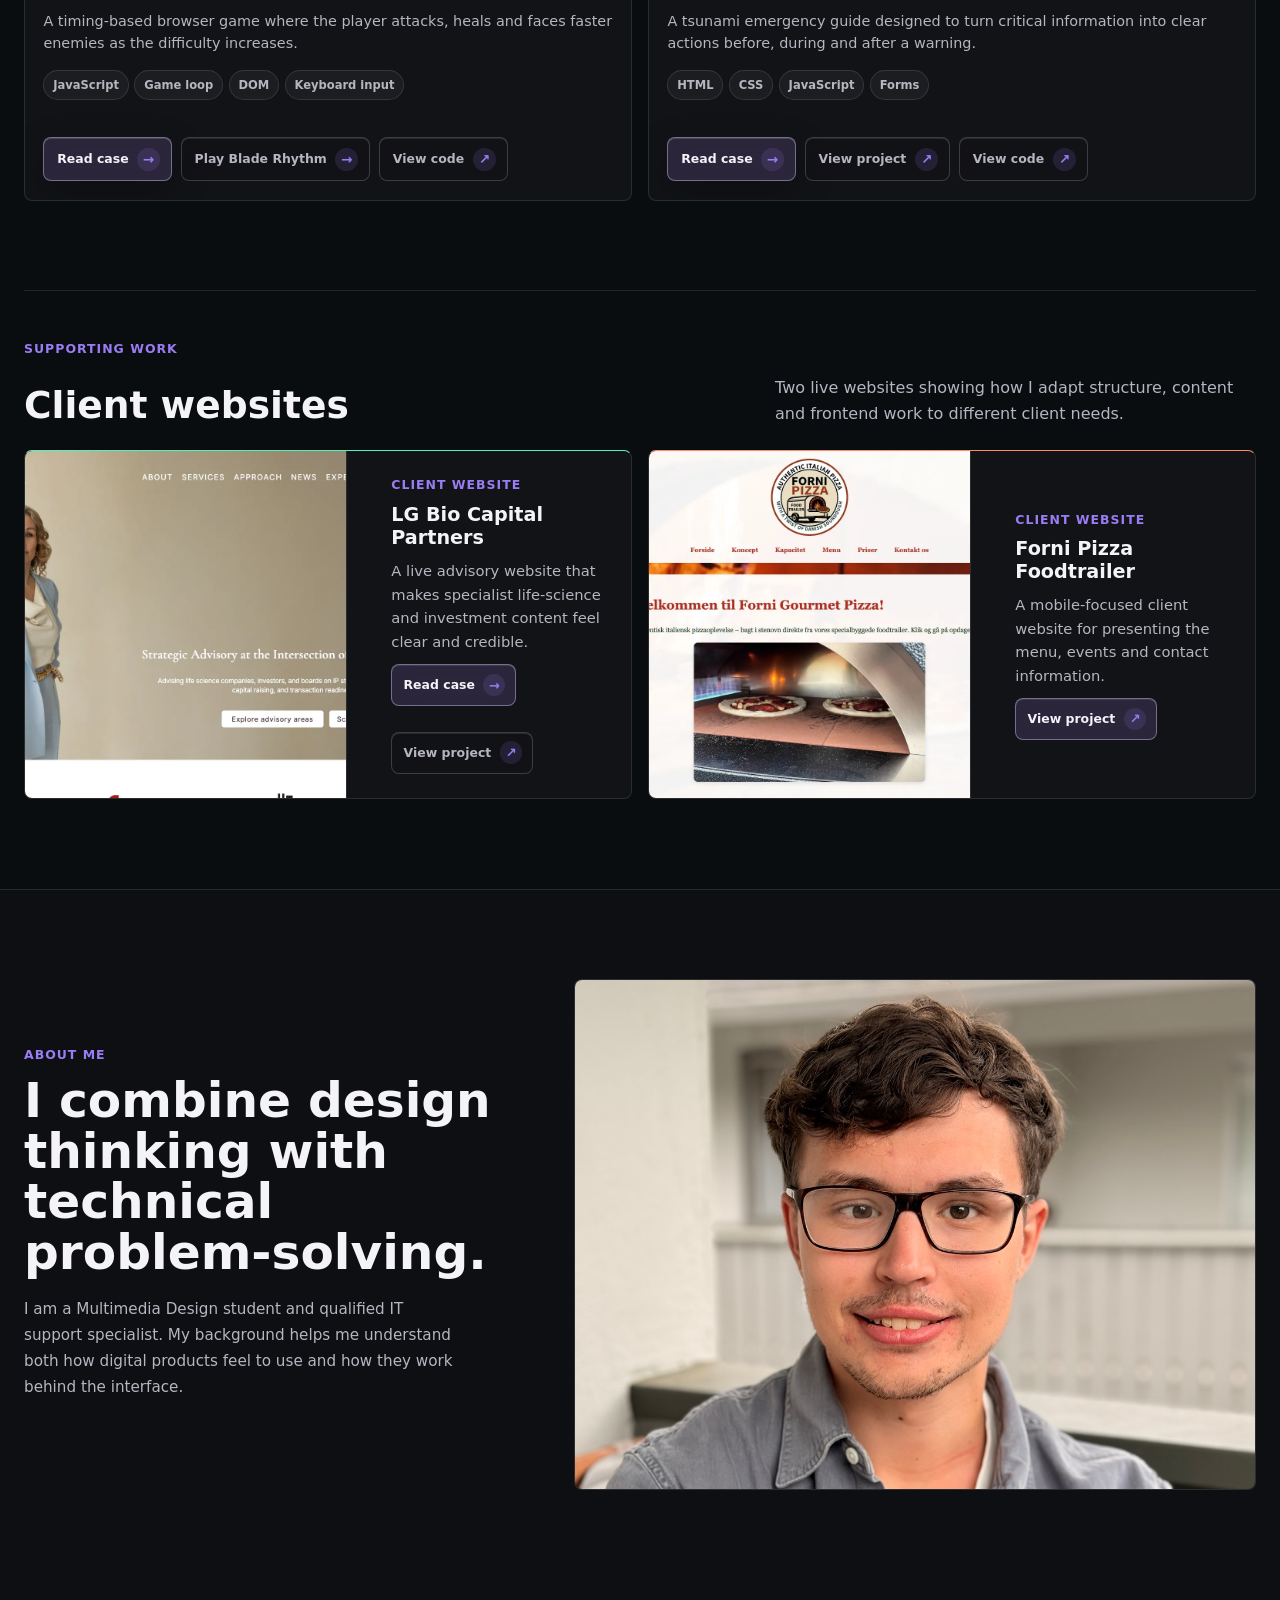
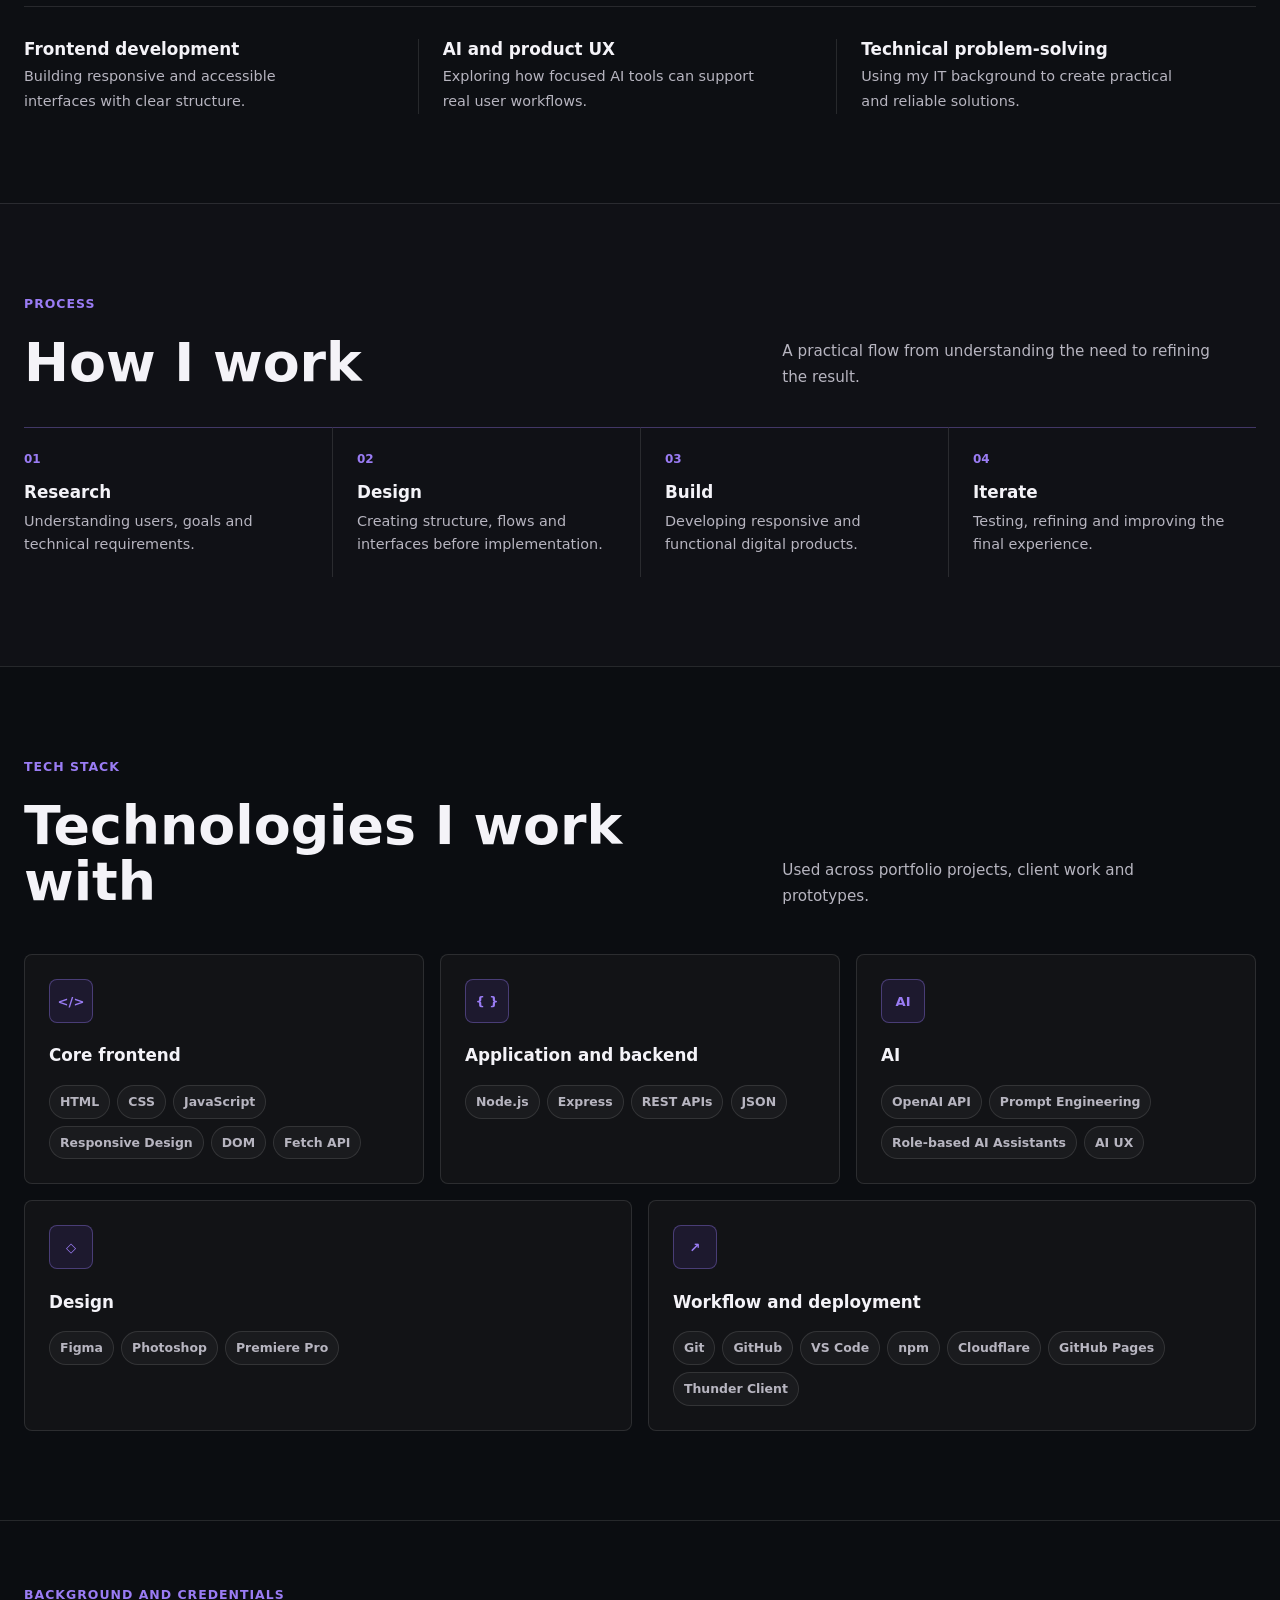
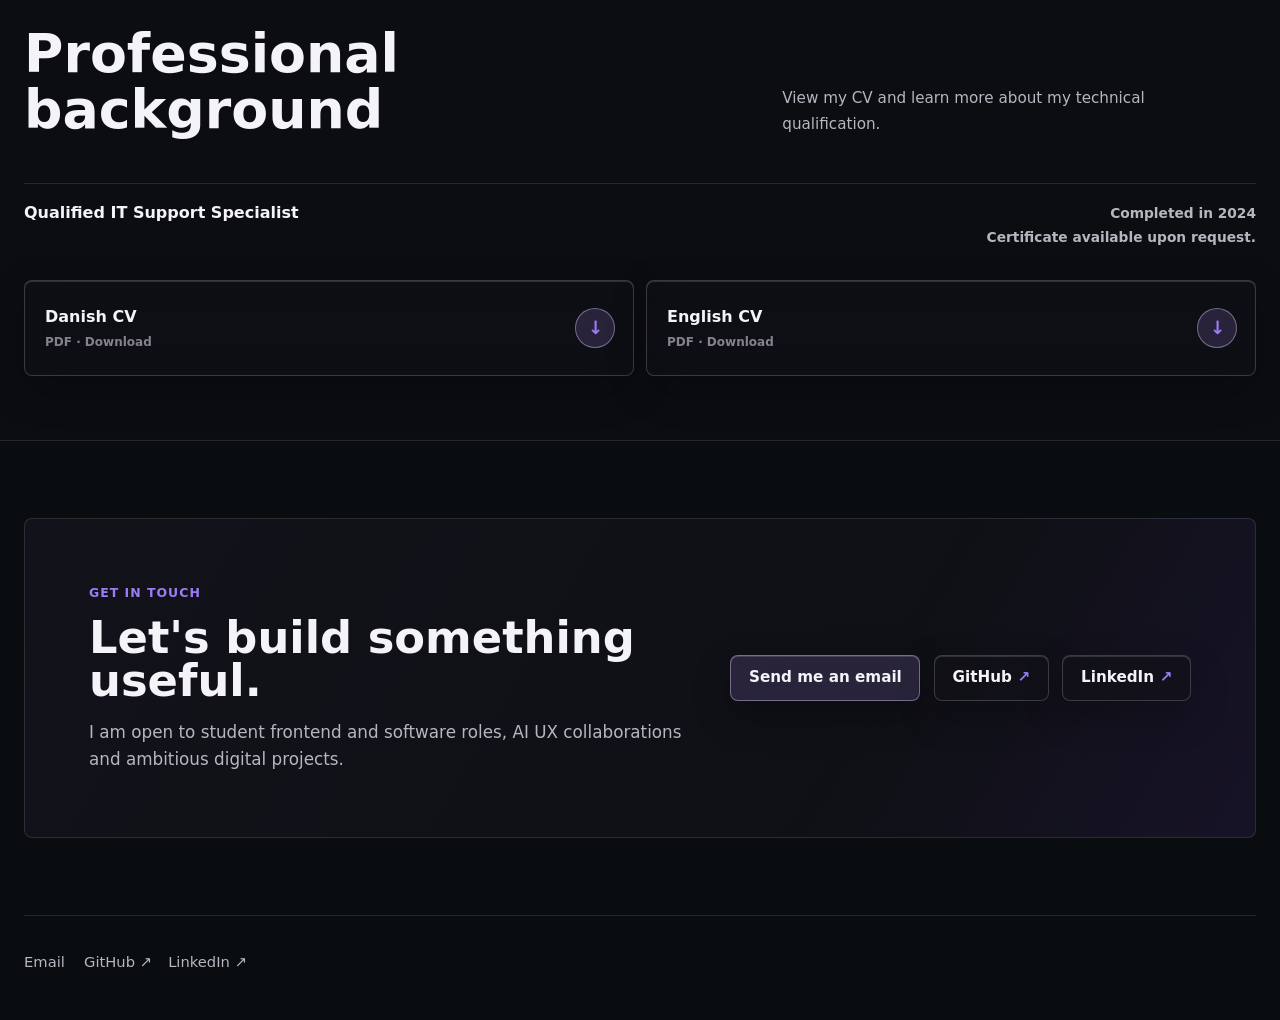
==== commit 8562ff60: "Refine homepage navigation and glass CTAs" ====
--- a/index.html
+++ b/index.html
@@ -39,7 +39,7 @@
   <title data-i18n="meta.title">Martin Gerlach | Frontend Developer, AI Builder &amp; UX Designer</title>
   <link rel="icon" type="image/png" href="favicon.png" />
   <link rel="apple-touch-icon" sizes="180x180" href="apple-touch-icon.png" />
-  <link rel="stylesheet" href="style.css?v=20260801-2" />
+  <link rel="stylesheet" href="style.css?v=20260801-8" />
 </head>
 <body class="home-page dark-mode">
   <a class="skip-link" href="#main-content" data-i18n="skip.content">Skip to content</a>
@@ -335,11 +335,11 @@
       <div class="credentials-panel">
         <a class="credential-link" href="CV_Martin_Gerlach_DA.pdf" type="application/pdf" download data-i18n-attr="aria-label:materials.danishCvLabel">
           <span class="credential-copy"><strong data-i18n="materials.danishCv">Danish CV</strong><small data-i18n="materials.downloadHint">PDF · Download</small></span>
-          <span aria-hidden="true">↓</span>
+          <span class="credential-icon" aria-hidden="true">↓</span>
         </a>
         <a class="credential-link" href="CV_Martin_Gerlach_EN.pdf" type="application/pdf" download data-i18n-attr="aria-label:materials.englishCvLabel">
           <span class="credential-copy"><strong data-i18n="materials.englishCv">English CV</strong><small data-i18n="materials.downloadHint">PDF · Download</small></span>
-          <span aria-hidden="true">↓</span>
+          <span class="credential-icon" aria-hidden="true">↓</span>
         </a>
       </div>
     </section>
--- a/style.css
+++ b/style.css
@@ -1863,6 +1863,13 @@
   --accent: #9a7cf4;
   --accent-strong: #6141c7;
   --accent-soft: rgba(97, 65, 199, 0.14);
+  --glass-surface: rgba(18, 18, 24, 0.46);
+  --glass-surface-hover: rgba(255, 255, 255, 0.1);
+  --glass-border: rgba(255, 255, 255, 0.18);
+  --glass-border-strong: rgba(213, 202, 244, 0.44);
+  --glass-tint: rgba(126, 102, 181, 0.24);
+  --glass-tint-hover: rgba(126, 102, 181, 0.34);
+  --glass-shadow: 0 14px 38px rgba(0, 0, 0, 0.24), inset 0 1px 0 rgba(255, 255, 255, 0.14);
   background: var(--page);
 }
 
@@ -1879,6 +1886,13 @@
   --accent: #6d42cf;
   --accent-strong: #6d42cf;
   --accent-soft: rgba(109, 66, 207, 0.1);
+  --glass-surface: rgba(255, 255, 255, 0.56);
+  --glass-surface-hover: rgba(255, 255, 255, 0.88);
+  --glass-border: rgba(68, 58, 88, 0.17);
+  --glass-border-strong: rgba(101, 82, 146, 0.34);
+  --glass-tint: rgba(105, 83, 155, 0.14);
+  --glass-tint-hover: rgba(105, 83, 155, 0.21);
+  --glass-shadow: 0 14px 34px rgba(45, 38, 60, 0.12), inset 0 1px 0 rgba(255, 255, 255, 0.78);
 }
 
 .home-page main {
@@ -2069,25 +2083,41 @@
 
 .home-page .project-actions {
   align-items: center;
-  gap: 0.8rem;
+  gap: 0.55rem;
   margin-top: auto;
-  padding-top: 1.1rem;
+  padding-top: 1.25rem;
 }
 
 .home-page .project-actions .button {
-  min-height: 36px;
-  padding: 0;
-  border: 0;
-  background: transparent;
+  gap: 0.2rem;
+  min-height: 44px;
+  padding: 0.58rem 0.68rem 0.58rem 0.8rem;
+  border: 1px solid var(--glass-border);
+  border-radius: 8px;
+  background: var(--glass-surface);
+  box-shadow: inset 0 1px 0 rgba(255, 255, 255, 0.1);
   color: var(--muted);
   font-size: 0.78rem;
   text-decoration: none;
+  -webkit-backdrop-filter: blur(12px) saturate(90%);
+  backdrop-filter: blur(12px) saturate(90%);
+  transition: transform 180ms ease, border-color 180ms ease, background-color 180ms ease, color 180ms ease, box-shadow 180ms ease;
 }
 
 .home-page .project-actions .button::after {
+  display: inline-grid;
+  flex: 0 0 auto;
+  place-items: center;
+  width: 1.45rem;
+  height: 1.45rem;
+  margin-left: 0.32rem;
+  border-radius: 50%;
+  background: rgba(154, 124, 244, 0.14);
   content: "→";
-  margin-left: 0.35rem;
   color: var(--accent);
+  font-size: 0.85rem;
+  line-height: 1;
+  transition: transform 180ms ease, background-color 180ms ease, color 180ms ease;
 }
 
 .home-page .project-actions .button[target="_blank"]::after,
@@ -2100,19 +2130,40 @@
 }
 
 .home-page .project-actions .button-primary {
+  border-color: var(--glass-border-strong);
+  background: var(--glass-tint);
+  box-shadow: var(--glass-shadow);
   color: var(--ink);
 }
 
 .home-page .project-actions .button-secondary {
-  min-height: 36px;
-  padding: 0;
   color: var(--muted);
   text-decoration: none;
 }
 
 .home-page .project-actions .button:hover,
 .home-page .project-actions .button:focus-visible {
-  color: var(--accent);
+  border-color: var(--glass-border-strong);
+  background: var(--glass-surface-hover);
+  color: var(--ink);
+  box-shadow: 0 10px 24px rgba(0, 0, 0, 0.18), inset 0 1px 0 rgba(255, 255, 255, 0.14);
+}
+
+.home-page .project-actions .button-primary:hover,
+.home-page .project-actions .button-primary:focus-visible {
+  background: var(--glass-tint-hover);
+}
+
+.home-page .project-actions .button:hover::after,
+.home-page .project-actions .button:focus-visible::after {
+  background: var(--glass-tint-hover);
+  color: var(--ink);
+  transform: translateX(2px);
+}
+
+.home-page .project-actions .button[target="_blank"]:hover::after,
+.home-page .project-actions .button[target="_blank"]:focus-visible::after {
+  transform: translate(2px, -2px);
 }
 
 .home-page .secondary-work {
@@ -2195,6 +2246,74 @@
 
 .home-page .secondary-project > div {
   padding: 1.25rem 1.25rem 1.25rem 0;
+}
+
+.home-page .secondary-project .text-link {
+  gap: 0.2rem;
+  width: fit-content;
+  min-height: 42px;
+  padding: 0.52rem 0.6rem 0.52rem 0.72rem;
+  border: 1px solid var(--glass-border);
+  border-radius: 8px;
+  background: var(--glass-surface);
+  box-shadow: inset 0 1px 0 rgba(255, 255, 255, 0.1);
+  color: var(--muted);
+  font-size: 0.78rem;
+  text-decoration: none;
+  -webkit-backdrop-filter: blur(12px) saturate(90%);
+  backdrop-filter: blur(12px) saturate(90%);
+  transition: transform 180ms ease, border-color 180ms ease, background-color 180ms ease, color 180ms ease, box-shadow 180ms ease;
+}
+
+.home-page .secondary-project .text-link::after {
+  display: inline-grid;
+  flex: 0 0 auto;
+  place-items: center;
+  width: 1.4rem;
+  height: 1.4rem;
+  margin-left: 0.3rem;
+  border-radius: 50%;
+  background: rgba(154, 124, 244, 0.14);
+  color: var(--accent);
+  content: "→";
+  font-size: 0.82rem;
+  line-height: 1;
+  transition: transform 180ms ease, background-color 180ms ease, color 180ms ease;
+}
+
+.home-page .secondary-project .secondary-links .text-link:first-child,
+.home-page .secondary-project > div > .text-link {
+  border-color: var(--glass-border-strong);
+  background: var(--glass-tint);
+  color: var(--ink);
+}
+
+.home-page .secondary-project .text-link:hover,
+.home-page .secondary-project .text-link:focus-visible {
+  border-color: var(--glass-border-strong);
+  background: var(--glass-surface-hover);
+  box-shadow: 0 10px 24px rgba(0, 0, 0, 0.18), inset 0 1px 0 rgba(255, 255, 255, 0.14);
+  color: var(--ink);
+  transform: translateY(-2px);
+}
+
+.home-page .secondary-project .secondary-links .text-link:first-child:hover,
+.home-page .secondary-project .secondary-links .text-link:first-child:focus-visible,
+.home-page .secondary-project > div > .text-link:hover,
+.home-page .secondary-project > div > .text-link:focus-visible {
+  background: var(--glass-tint-hover);
+}
+
+.home-page .secondary-project .text-link:hover::after,
+.home-page .secondary-project .text-link:focus-visible::after {
+  background: var(--glass-tint-hover);
+  color: var(--ink);
+  transform: translateX(2px);
+}
+
+.home-page .secondary-project .text-link[target="_blank"]:hover::after,
+.home-page .secondary-project .text-link[target="_blank"]:focus-visible::after {
+  transform: translate(2px, -2px);
 }
 
 .home-page .profile-facts {
@@ -2496,13 +2615,33 @@
 }
 
 .home-page .contact-panel .button-primary {
-  background: var(--accent-strong);
-  color: #ffffff;
+  border-color: var(--glass-border-strong);
+  background: var(--glass-tint);
+  box-shadow: var(--glass-shadow);
+  color: var(--ink);
+  -webkit-backdrop-filter: blur(16px) saturate(90%);
+  backdrop-filter: blur(16px) saturate(90%);
 }
 
 .home-page .contact-panel .button-primary:hover {
-  background: var(--accent);
-  color: #17111f;
+  border-color: var(--glass-border-strong);
+  background: var(--glass-tint-hover);
+  color: var(--ink);
+}
+
+.home-page .contact-panel .button-secondary {
+  border-color: var(--glass-border);
+  background: var(--glass-surface);
+  box-shadow: var(--glass-shadow);
+  color: var(--ink);
+  -webkit-backdrop-filter: blur(16px) saturate(90%);
+  backdrop-filter: blur(16px) saturate(90%);
+}
+
+.home-page .contact-panel .button-secondary:hover,
+.home-page .contact-panel .button-secondary:focus-visible {
+  border-color: var(--glass-border-strong);
+  background: var(--glass-surface-hover);
 }
 
 .home-page .site-footer {
@@ -2734,18 +2873,110 @@
 /* Timeline hero and homepage content refinement */
 .home-page .main-nav {
   position: fixed;
-  top: 0;
+  top: 0.75rem;
   padding-inline: 0.75rem;
-  border-radius: 0 0 8px 8px;
-  background: rgba(8, 8, 12, 0.12);
+  border: 1px solid var(--glass-border);
+  border-radius: 8px;
+  background: rgba(12, 12, 17, 0.28);
+  box-shadow: 0 10px 30px rgba(0, 0, 0, 0.12), inset 0 1px 0 rgba(255, 255, 255, 0.12);
+  -webkit-backdrop-filter: blur(18px) saturate(90%);
+  backdrop-filter: blur(18px) saturate(90%);
   transition: background-color 220ms ease, border-color 220ms ease, box-shadow 220ms ease;
 }
 
 .home-page .main-nav.is-scrolled {
-  border-color: rgba(255, 255, 255, 0.12);
-  background: rgba(8, 8, 12, 0.84);
-  box-shadow: 0 12px 32px rgba(0, 0, 0, 0.2);
-  backdrop-filter: blur(14px);
+  border-color: rgba(255, 255, 255, 0.2);
+  background: rgba(12, 12, 17, 0.62);
+  box-shadow: var(--glass-shadow);
+}
+
+@media (min-width: 981px) {
+  .home-page .main-nav ul {
+    position: absolute;
+    left: calc(50% + 20px);
+    width: max-content;
+    justify-content: center;
+    transform: translateX(-50%);
+  }
+
+  .home-page .main-nav .nav-actions {
+    grid-column: 3;
+    justify-self: end;
+  }
+}
+
+.home-page .language-switcher,
+.home-page .theme-toggle {
+  border-color: var(--glass-border);
+  background: rgba(255, 255, 255, 0.06);
+  box-shadow: inset 0 1px 0 rgba(255, 255, 255, 0.1);
+  -webkit-backdrop-filter: blur(14px) saturate(90%);
+  backdrop-filter: blur(14px) saturate(90%);
+}
+
+.home-page .language-switcher {
+  --language-option-gap: 0.4rem;
+  position: relative;
+  isolation: isolate;
+}
+
+.home-page .language-switcher::before {
+  position: absolute;
+  top: 0.2rem;
+  bottom: 0.2rem;
+  left: 0.2rem;
+  z-index: 0;
+  width: calc((100% - 0.4rem - var(--language-option-gap)) / 2);
+  border: 1px solid rgba(219, 210, 245, 0.18);
+  border-radius: 999px;
+  background: var(--glass-tint);
+  box-shadow: inset 0 1px 0 rgba(255, 255, 255, 0.15);
+  content: "";
+  transform: translateX(0);
+  transition: transform 300ms cubic-bezier(0.22, 1, 0.36, 1), background-color 180ms ease;
+}
+
+.home-page .language-switcher:has(button[data-language="da"][aria-pressed="true"])::before {
+  transform: translateX(calc(100% + var(--language-option-gap)));
+}
+
+.home-page .language-switcher:has(button[aria-pressed="true"]:hover)::before,
+.home-page .language-switcher:has(button[aria-pressed="true"]:focus-visible)::before {
+  background: var(--glass-tint-hover);
+}
+
+.home-page .language-switcher button {
+  position: relative;
+  z-index: 1;
+  transition: color 180ms ease, transform 180ms ease;
+}
+
+.home-page .language-switcher button[aria-pressed="true"] {
+  background: transparent;
+  box-shadow: none;
+  color: #ffffff;
+}
+
+.home-page .language-switcher button[aria-pressed="true"]:hover,
+.home-page .language-switcher button[aria-pressed="true"]:focus-visible {
+  background: transparent;
+  color: #ffffff;
+}
+
+@supports not selector(.language-switcher:has(button)) {
+  .home-page .language-switcher::before {
+    display: none;
+  }
+
+  .home-page .language-switcher button[aria-pressed="true"] {
+    background: var(--glass-tint);
+    box-shadow: inset 0 1px 0 rgba(255, 255, 255, 0.15);
+  }
+}
+
+.home-page .main-nav a:not(.nav-brand):hover,
+.home-page .theme-toggle:hover {
+  background: var(--glass-surface-hover);
 }
 
 .home-page .main-nav a[data-nav-section] {
@@ -2843,17 +3074,40 @@
   line-height: 1.02;
 }
 
+.home-page .hero-cta {
+  border-color: var(--glass-border-strong);
+  background: var(--glass-tint);
+  box-shadow: var(--glass-shadow);
+  color: #ffffff;
+  -webkit-backdrop-filter: blur(18px) saturate(90%);
+  backdrop-filter: blur(18px) saturate(90%);
+}
+
+.home-page .hero-cta:hover,
+.home-page .hero-cta:focus-visible {
+  border-color: rgba(220, 211, 246, 0.58);
+  background: var(--glass-tint-hover);
+  color: #ffffff;
+}
+
+.home-page .hero-cta:hover::after,
+.home-page .hero-cta:focus-visible::after {
+  color: #ffffff;
+}
+
 .hero-secondary-cta {
-  border-color: rgba(255, 255, 255, 0.34);
-  background: rgba(3, 10, 8, 0.26);
+  border-color: var(--glass-border);
+  background: rgba(255, 255, 255, 0.07);
   color: #ffffff;
-  backdrop-filter: blur(10px);
+  box-shadow: var(--glass-shadow);
+  -webkit-backdrop-filter: blur(18px) saturate(90%);
+  backdrop-filter: blur(18px) saturate(90%);
 }
 
 .hero-secondary-cta:hover,
 .hero-secondary-cta:focus-visible {
-  border-color: #ffffff;
-  background: rgba(255, 255, 255, 0.14);
+  border-color: rgba(255, 255, 255, 0.34);
+  background: rgba(255, 255, 255, 0.12);
 }
 
 .hero-video-fallback-active .hero-scene-copy--walking .hero-eyebrow,
@@ -3027,34 +3281,27 @@
 .home-page .credentials-panel {
   display: grid;
   grid-template-columns: repeat(2, minmax(0, 1fr));
-  border-top: 1px solid var(--line);
-  border-bottom: 1px solid var(--line);
+  gap: 0.75rem;
+  margin-top: 1rem;
 }
 
 .home-page .credential-link {
   display: flex;
   align-items: center;
   justify-content: space-between;
-  min-height: 76px;
-  padding: 1rem 1.4rem;
-  border-right: 1px solid var(--line);
+  gap: 1rem;
+  min-height: 96px;
+  padding: 1rem 1.1rem 1rem 1.25rem;
+  border: 1px solid var(--glass-border);
+  border-radius: 8px;
+  background: var(--glass-surface);
+  box-shadow: var(--glass-shadow);
   color: var(--ink);
   font-weight: 800;
   text-decoration: none;
-  transition: background-color 180ms ease, color 180ms ease;
-}
-
-.home-page .credential-link:first-child {
-  padding-left: 0;
-}
-
-.home-page .credential-link:last-child {
-  padding-right: 0;
-  border-right: 0;
-}
-
-.home-page .credential-link span:last-child {
-  color: var(--accent);
+  -webkit-backdrop-filter: blur(18px) saturate(90%);
+  backdrop-filter: blur(18px) saturate(90%);
+  transition: transform 180ms ease, border-color 180ms ease, background-color 180ms ease, box-shadow 180ms ease;
 }
 
 .home-page .credential-copy {
@@ -3064,17 +3311,50 @@
 
 .home-page .credential-copy strong {
   color: inherit;
+  font-size: 1rem;
 }
 
 .home-page .credential-copy small {
   color: var(--quiet);
   font-size: 0.75rem;
   font-weight: 650;
+  transition: color 180ms ease;
+}
+
+.home-page .credential-icon {
+  display: inline-grid;
+  flex: 0 0 40px;
+  width: 40px;
+  height: 40px;
+  place-items: center;
+  border: 1px solid var(--glass-border-strong);
+  border-radius: 50%;
+  background: var(--glass-tint);
+  color: var(--accent);
+  font-size: 1.15rem;
+  line-height: 1;
+  transition: transform 180ms ease, background-color 180ms ease, color 180ms ease;
 }
 
 .home-page .credential-link:hover,
 .home-page .credential-link:focus-visible {
-  color: var(--accent);
+  border-color: var(--glass-border-strong);
+  background: var(--glass-surface-hover);
+  box-shadow: 0 18px 42px rgba(0, 0, 0, 0.28), inset 0 1px 0 rgba(255, 255, 255, 0.18);
+  color: var(--ink);
+  transform: translateY(-2px);
+}
+
+.home-page .credential-link:hover .credential-copy small,
+.home-page .credential-link:focus-visible .credential-copy small {
+  color: var(--muted);
+}
+
+.home-page .credential-link:hover .credential-icon,
+.home-page .credential-link:focus-visible .credential-icon {
+  background: var(--glass-tint-hover);
+  color: var(--ink);
+  transform: translateY(2px);
 }
 
 .home-page .contact-panel {
@@ -3138,18 +3418,6 @@
   .home-page .credentials-panel {
     grid-template-columns: 1fr;
   }
-
-  .home-page .credential-link,
-  .home-page .credential-link:first-child,
-  .home-page .credential-link:last-child {
-    padding-inline: 0;
-    border-right: 0;
-    border-bottom: 1px solid var(--line);
-  }
-
-  .home-page .credential-link:last-child {
-    border-bottom: 0;
-  }
 }
 
 @media (max-width: 680px) {
@@ -3163,15 +3431,24 @@
     text-align: left;
   }
 
+  .home-page .credential-link {
+    min-height: 84px;
+    padding: 0.9rem 1rem;
+  }
+
   .home-page .main-nav {
-    top: 0;
-    width: 100%;
+    top: 0.5rem;
+    width: calc(100% - 1rem);
     padding: 0.65rem 1rem;
-    border-radius: 0;
+    border-radius: 8px;
   }
 
   .home-page .main-nav.is-scrolled {
-    background: rgba(8, 8, 12, 0.92);
+    background: rgba(12, 12, 17, 0.7);
+  }
+
+  .home-page .language-switcher {
+    --language-option-gap: 0px;
   }
 
   .home-page .hero {
@@ -3269,6 +3546,14 @@
     font-size: 1.8rem;
   }
 
+  .home-page .project-actions .button-primary {
+    flex: 1 0 100%;
+  }
+
+  .home-page .project-actions .button-secondary {
+    flex: 1 1 auto;
+  }
+
   .home-page .secondary-project {
     grid-template-columns: 1fr;
   }
@@ -3282,6 +3567,37 @@
 
   .home-page .about-copy .section-heading h2 {
     font-size: clamp(2rem, 10vw, 2.75rem);
+  }
+}
+
+@supports not ((-webkit-backdrop-filter: blur(1px)) or (backdrop-filter: blur(1px))) {
+  .home-page .main-nav,
+  .home-page .main-nav.is-scrolled {
+    background: rgba(12, 12, 17, 0.94);
+  }
+
+  .home-page .hero-cta,
+  .home-page .hero-secondary-cta,
+  .home-page .contact-panel .button {
+    background: rgba(30, 28, 38, 0.96);
+  }
+}
+
+@media (prefers-reduced-transparency: reduce) {
+  .home-page .main-nav,
+  .home-page .main-nav.is-scrolled,
+  .home-page .language-switcher,
+  .home-page .theme-toggle,
+  .home-page .hero-cta,
+  .home-page .hero-secondary-cta,
+  .home-page .contact-panel .button {
+    -webkit-backdrop-filter: none;
+    backdrop-filter: none;
+  }
+
+  .home-page .main-nav,
+  .home-page .main-nav.is-scrolled {
+    background: rgba(12, 12, 17, 0.94);
   }
 }
 
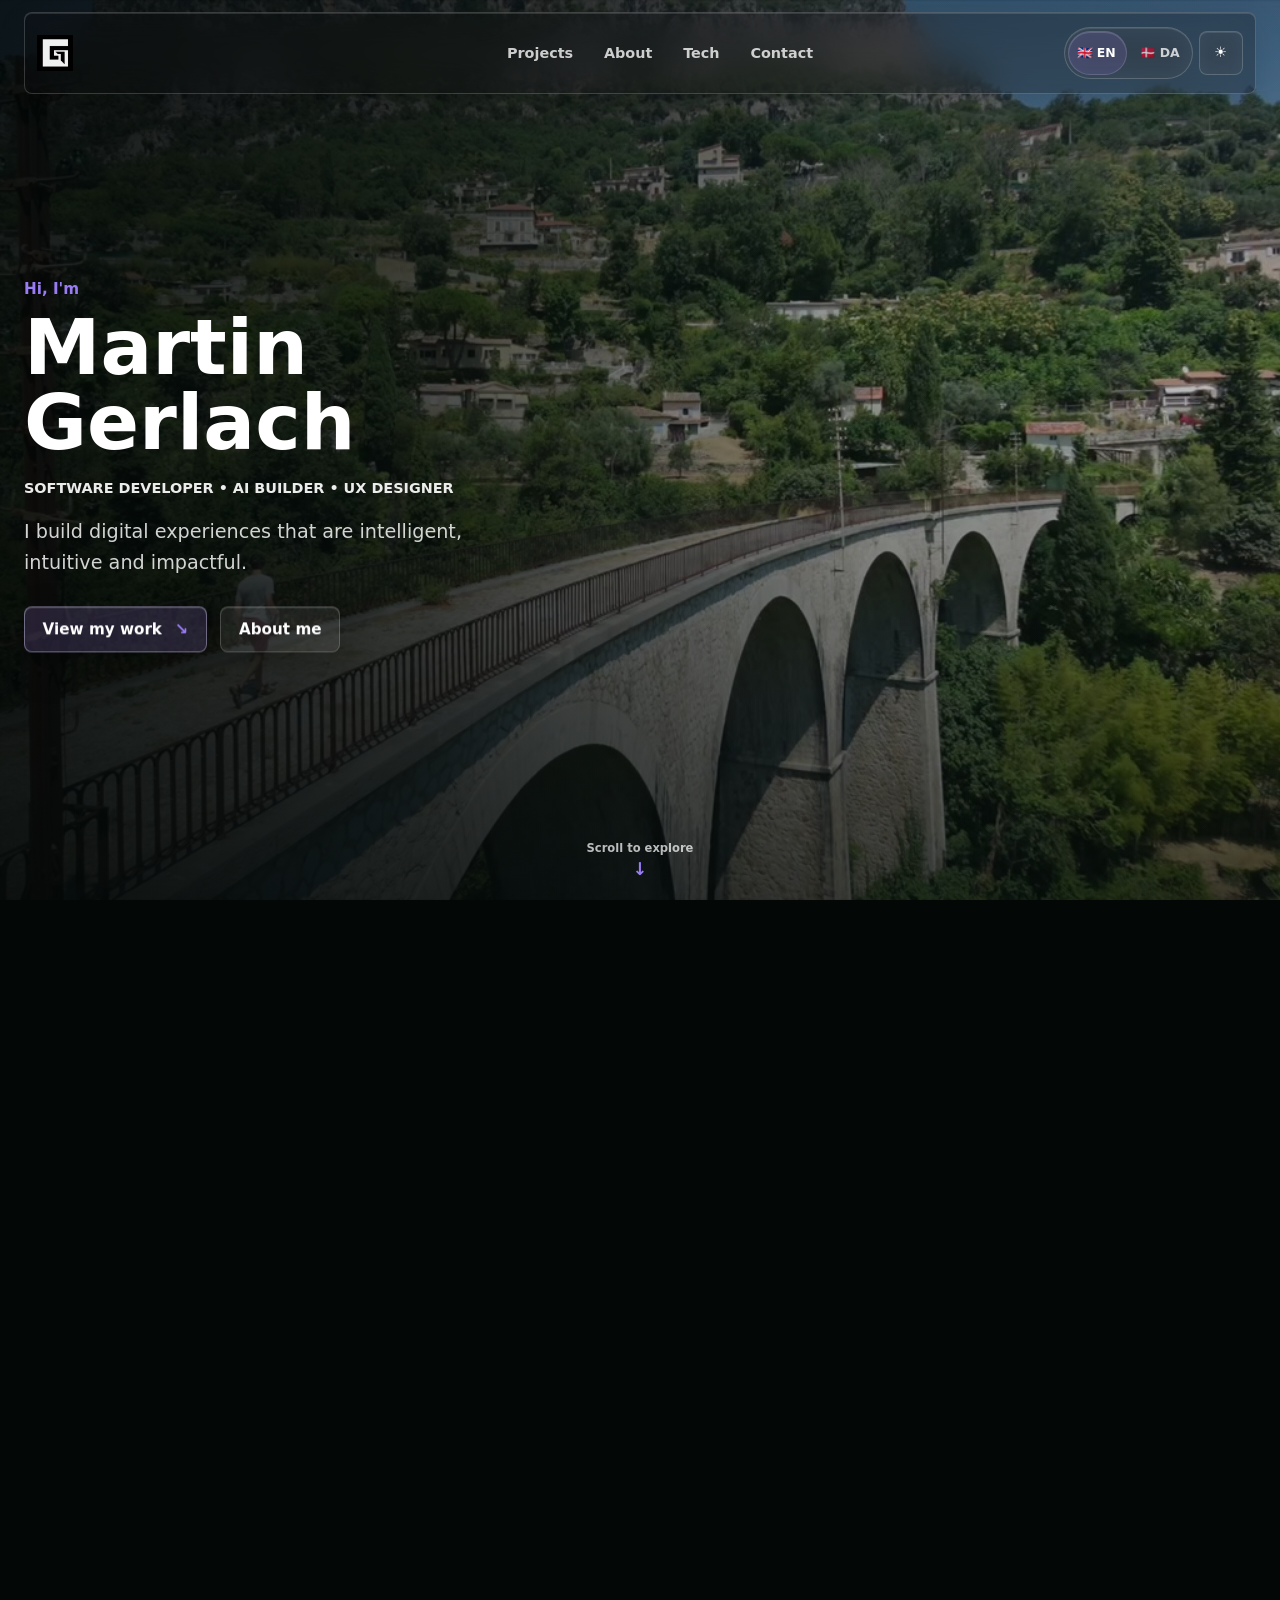
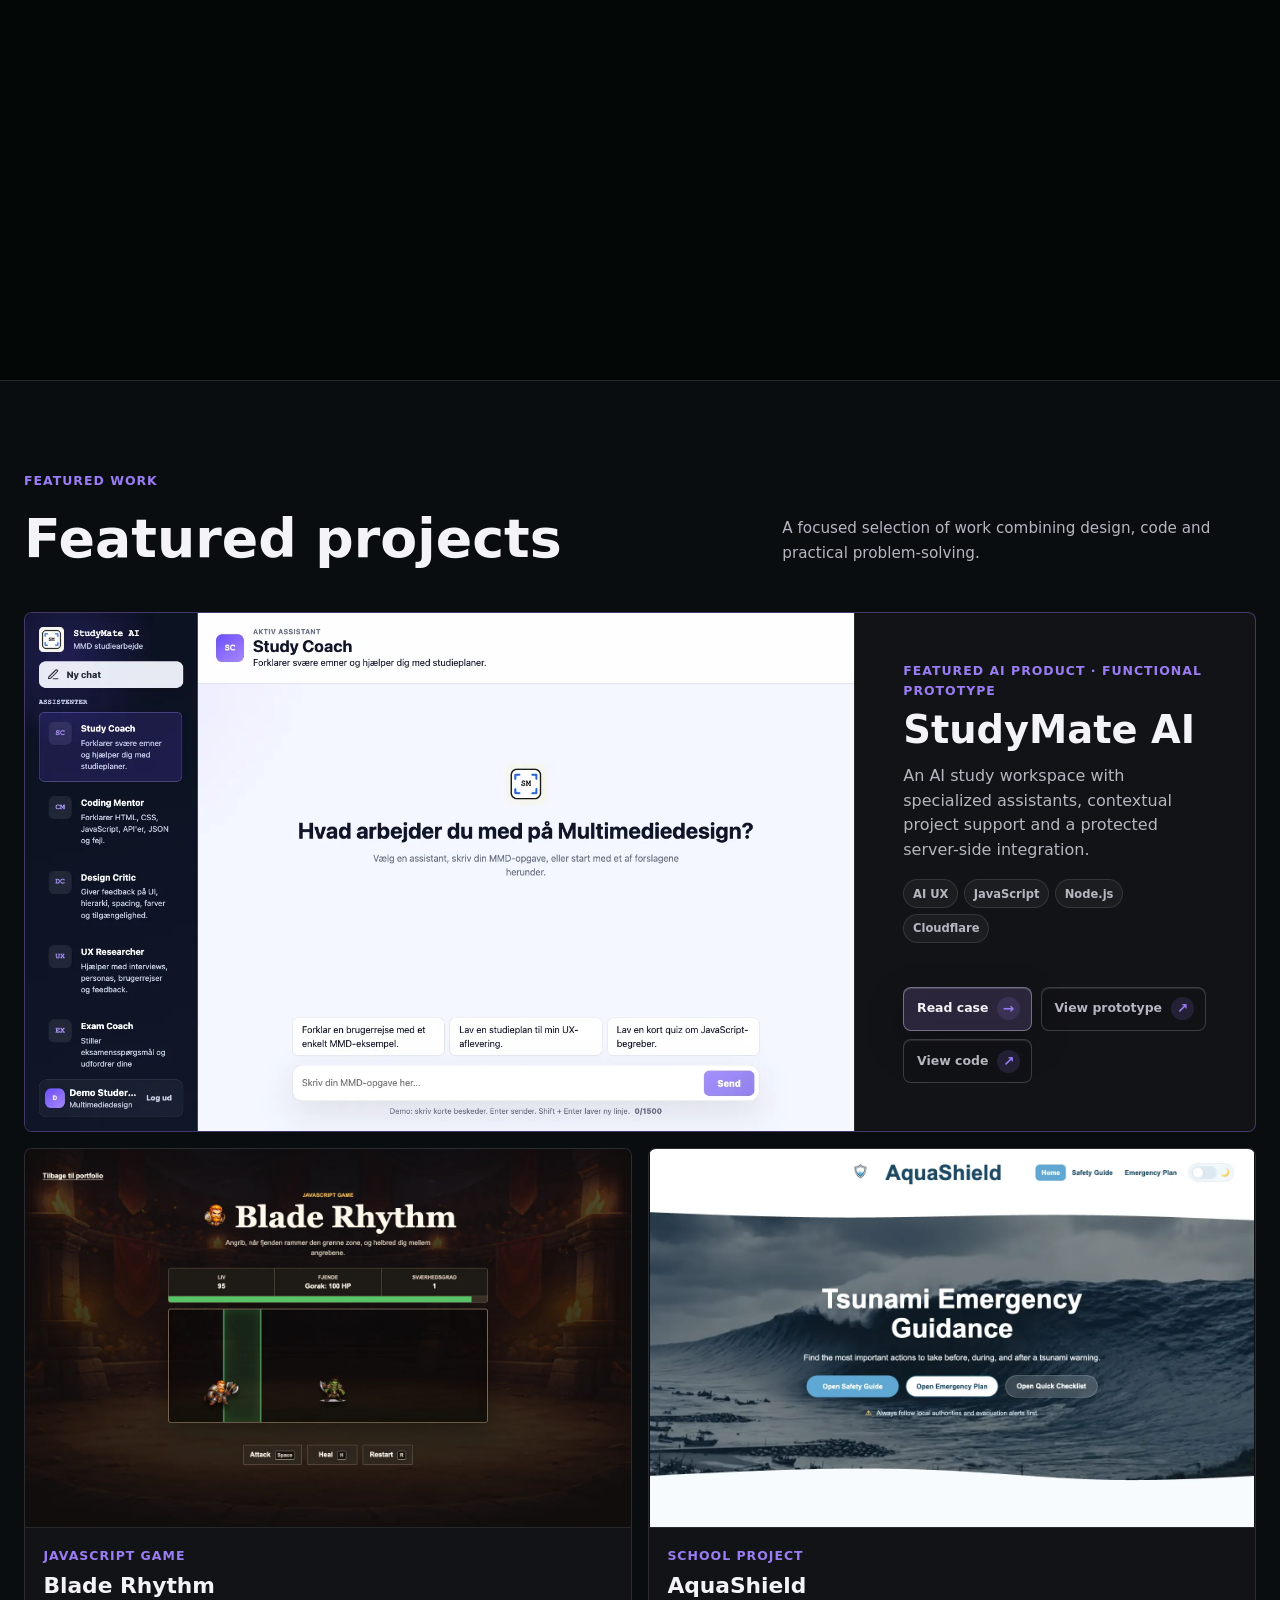
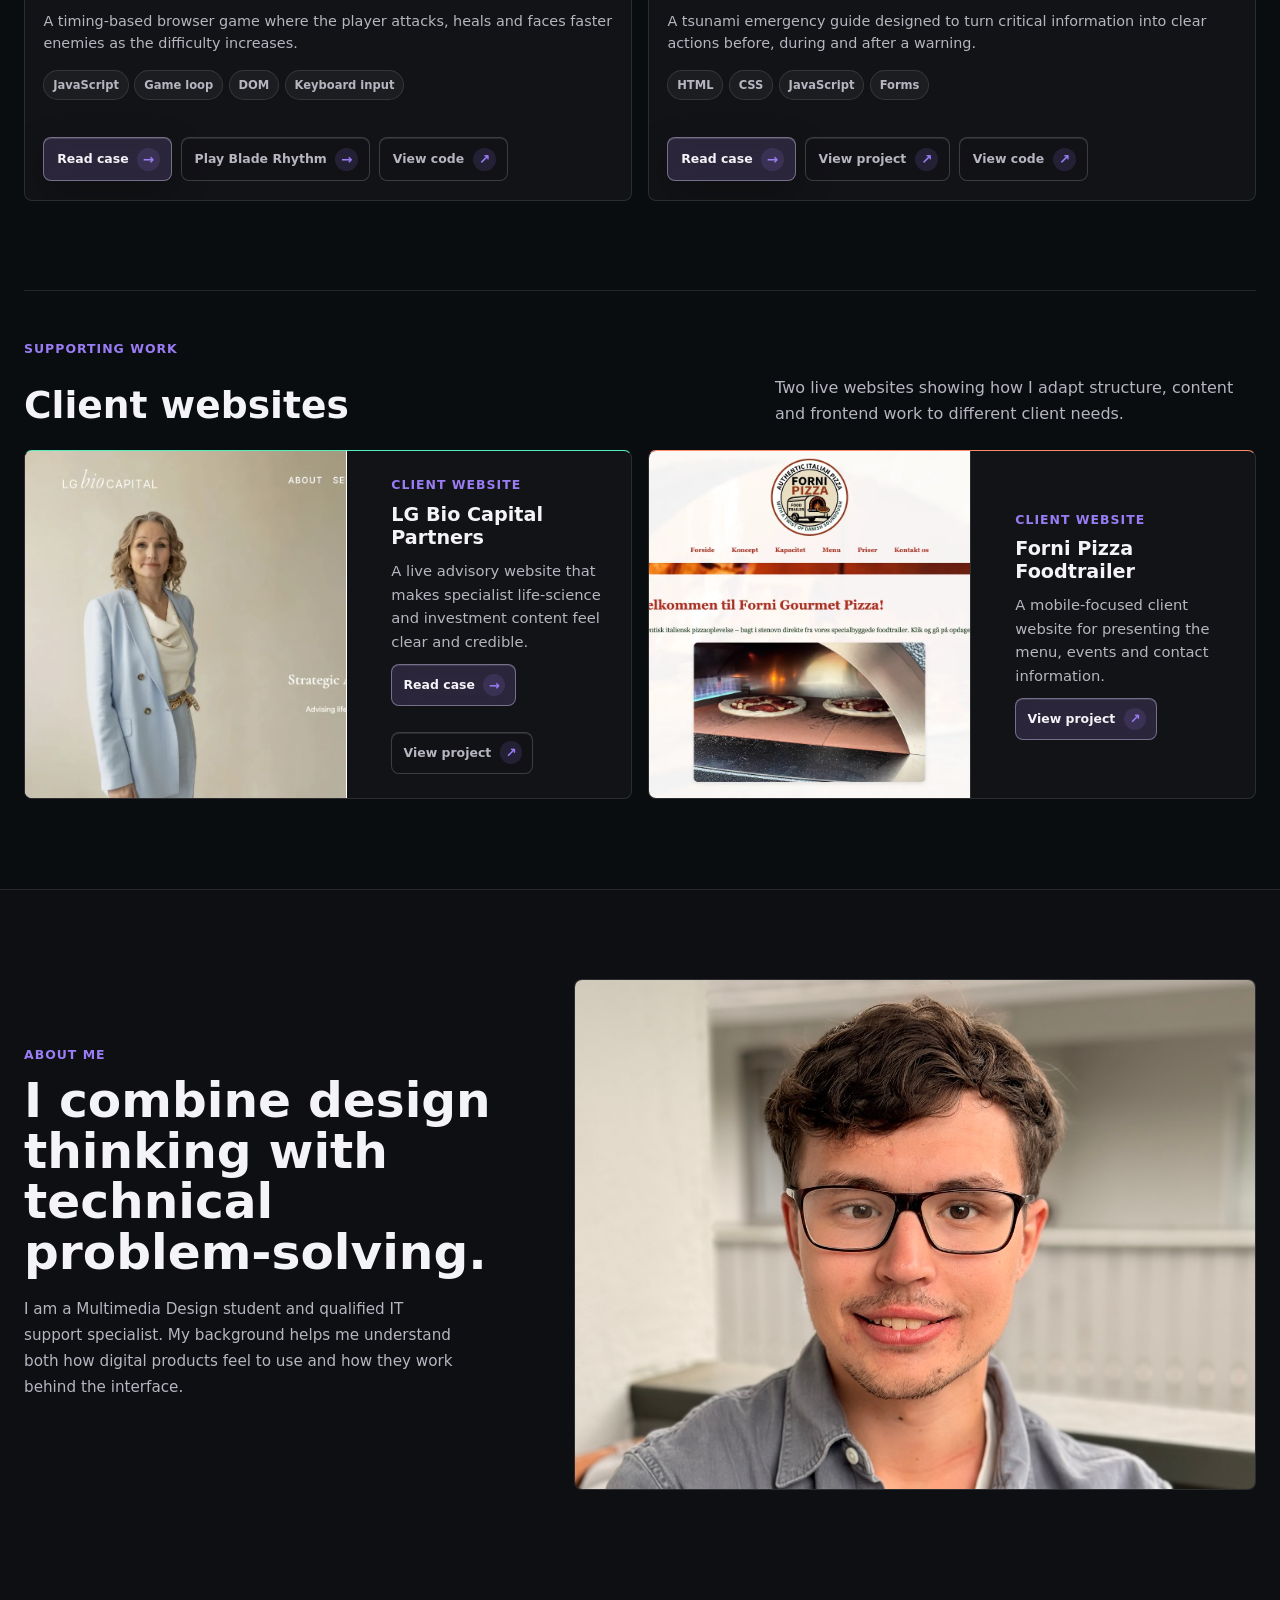
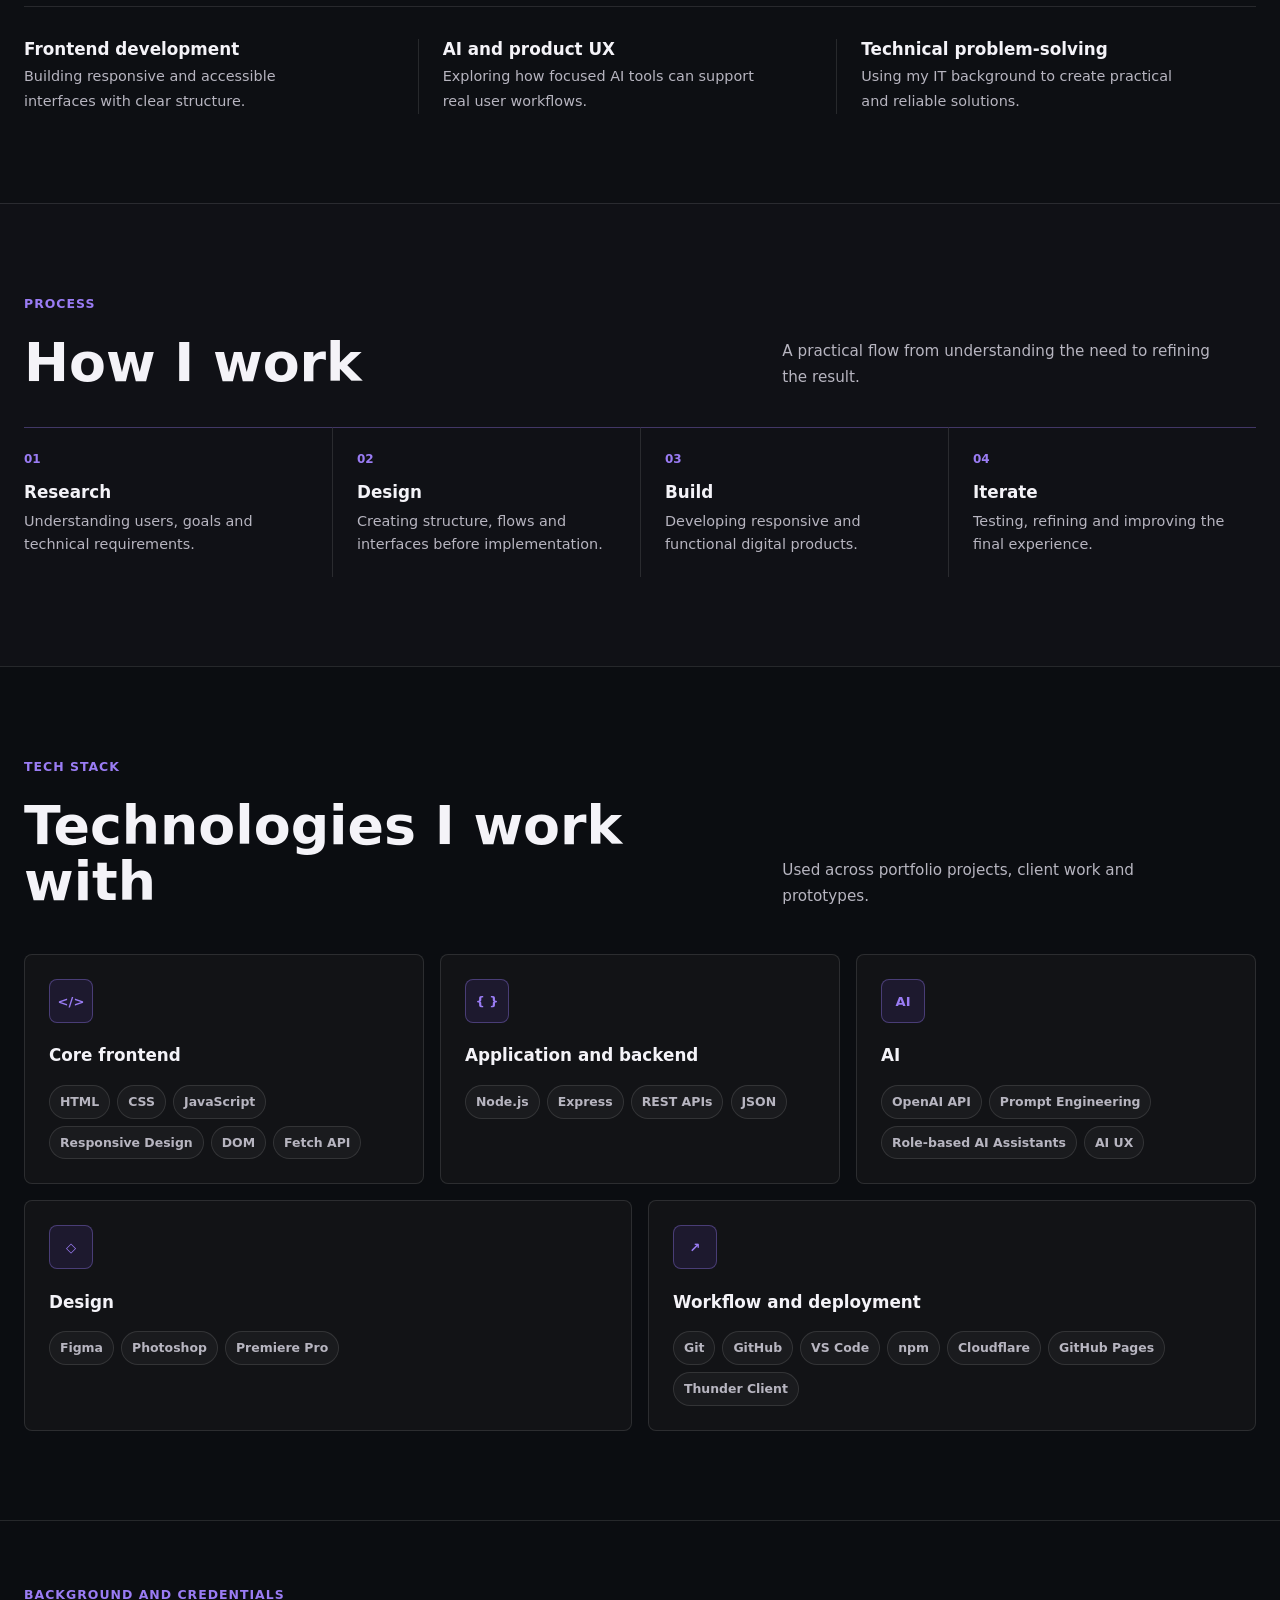
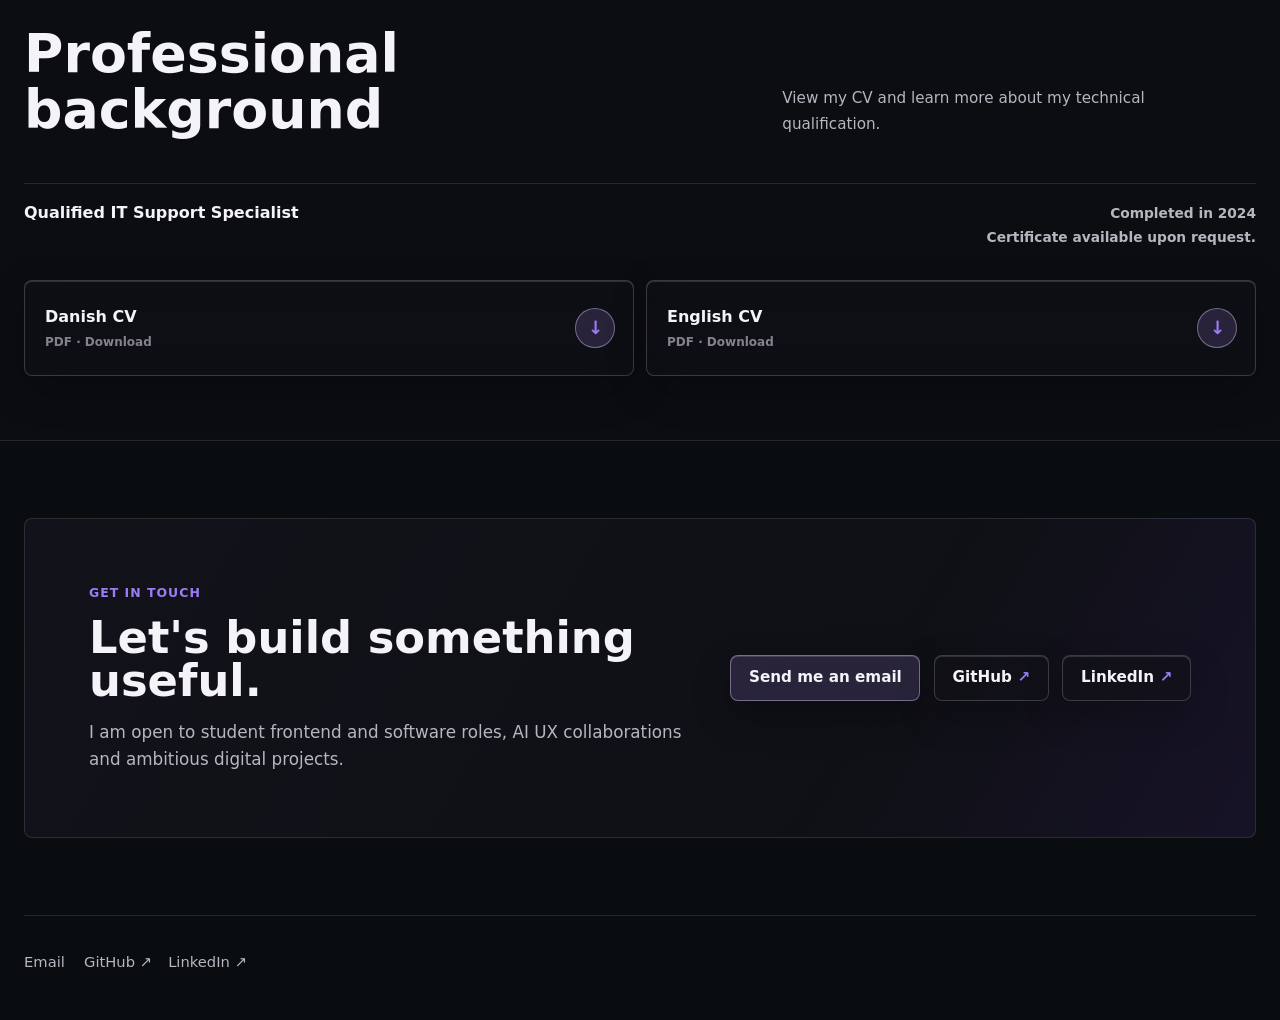
==== commit 8d75f0a0: "Polish navigation glass and project preview" ====
--- a/index.html
+++ b/index.html
@@ -39,14 +39,16 @@
   <title data-i18n="meta.title">Martin Gerlach | Frontend Developer, AI Builder &amp; UX Designer</title>
   <link rel="icon" type="image/png" href="favicon.png" />
   <link rel="apple-touch-icon" sizes="180x180" href="apple-touch-icon.png" />
-  <link rel="stylesheet" href="style.css?v=20260801-8" />
+  <link rel="stylesheet" href="style.css?v=20260802-3" />
 </head>
 <body class="home-page dark-mode">
   <a class="skip-link" href="#main-content" data-i18n="skip.content">Skip to content</a>
 
   <header id="top" class="hero">
     <nav class="main-nav" aria-label="Primary navigation" data-i18n-attr="aria-label:nav.label">
-      <a class="nav-brand" href="#top" aria-label="Martin Gerlach home" data-i18n-attr="aria-label:nav.home">MG</a>
+      <a class="nav-brand" href="#top" aria-label="Martin Gerlach home" data-i18n-attr="aria-label:nav.home">
+        <img src="favicon.png" alt="" width="512" height="512" decoding="async" fetchpriority="high" />
+      </a>
       <ul>
         <li><a href="#projekter" data-nav-section="projekter" data-i18n="nav.projects">Projects</a></li>
         <li><a href="#om-mig" data-nav-section="om-mig" data-i18n="nav.about">About</a></li>
@@ -194,7 +196,7 @@
         </div>
         <div class="secondary-work-grid">
           <article class="secondary-project secondary-project--lg">
-            <img src="lg-biocapital-preview.webp" alt="Screenshot of the LG Bio Capital Partners website" data-i18n-attr="alt:lg.imageAlt" loading="lazy" decoding="async" width="1440" height="900" />
+            <img src="lg-biocapital-preview.webp" alt="Screenshot of the LG Bio Capital Partners website" data-i18n-attr="alt:lg.imageAlt" loading="lazy" decoding="async" width="1440" height="800" />
             <div>
               <p class="project-type" data-i18n="lg.type">Client website</p>
               <h4>LG Bio Capital Partners</h4>
@@ -370,7 +372,7 @@
 
   <script src="portfolio-translations.js?v=20260801-5"></script>
   <script src="language.js?v=20260727-1"></script>
-  <script src="hero-video.js?v=20260801-4"></script>
+  <script src="hero-video.js?v=20260802-1"></script>
   <script>
     const button = document.getElementById("toggle-theme");
     const root = document.documentElement;
--- a/style.css
+++ b/style.css
@@ -148,15 +148,28 @@
 .nav-brand {
   display: inline-flex;
   align-items: center;
+  justify-content: flex-start;
   width: auto;
   min-width: 44px;
   min-height: 48px;
   background: transparent;
   color: #ffffff;
-  font-size: 1.25rem;
-  font-weight: 750;
-  line-height: 1;
   text-decoration: none;
+}
+
+.nav-brand img {
+  display: block;
+  width: 36px;
+  height: 36px;
+  object-fit: contain;
+  filter: invert(1);
+  transition: opacity 180ms ease, transform 180ms ease;
+}
+
+.nav-brand:hover img,
+.nav-brand:focus-visible img {
+  opacity: 0.82;
+  transform: translateY(-1px);
 }
 
 .main-nav ul {
@@ -1886,13 +1899,13 @@
   --accent: #6d42cf;
   --accent-strong: #6d42cf;
   --accent-soft: rgba(109, 66, 207, 0.1);
-  --glass-surface: rgba(255, 255, 255, 0.56);
-  --glass-surface-hover: rgba(255, 255, 255, 0.88);
-  --glass-border: rgba(68, 58, 88, 0.17);
-  --glass-border-strong: rgba(101, 82, 146, 0.34);
-  --glass-tint: rgba(105, 83, 155, 0.14);
-  --glass-tint-hover: rgba(105, 83, 155, 0.21);
-  --glass-shadow: 0 14px 34px rgba(45, 38, 60, 0.12), inset 0 1px 0 rgba(255, 255, 255, 0.78);
+  --glass-surface: rgba(255, 255, 255, 0.4);
+  --glass-surface-hover: rgba(255, 255, 255, 0.68);
+  --glass-border: rgba(68, 58, 88, 0.14);
+  --glass-border-strong: rgba(101, 82, 146, 0.26);
+  --glass-tint: rgba(105, 83, 155, 0.1);
+  --glass-tint-hover: rgba(105, 83, 155, 0.16);
+  --glass-shadow: 0 12px 32px rgba(45, 38, 60, 0.09), inset 0 1px 0 rgba(255, 255, 255, 0.68);
 }
 
 .home-page main {
@@ -2216,6 +2229,11 @@
   border-radius: 0;
   transform: scale(1);
   transition: transform 220ms ease;
+}
+
+.home-page .secondary-project--lg img {
+  object-position: left top;
+  background: #ffffff;
 }
 
 .home-page .secondary-project:focus-within img {
@@ -3601,6 +3619,92 @@
   }
 }
 
+/* Light-mode glass stays transparent over the hero and brightens over page content. */
+.home-page.light-mode .main-nav {
+  border-color: rgba(255, 255, 255, 0.28);
+  background: rgba(255, 255, 255, 0.08);
+  box-shadow: 0 10px 30px rgba(10, 12, 18, 0.1), inset 0 1px 0 rgba(255, 255, 255, 0.22);
+  -webkit-backdrop-filter: blur(18px) saturate(105%);
+  backdrop-filter: blur(18px) saturate(105%);
+}
+
+.home-page.light-mode .main-nav.is-over-content {
+  border-color: rgba(68, 58, 88, 0.14);
+  background: rgba(248, 247, 251, 0.7);
+  box-shadow: var(--glass-shadow);
+  color: var(--ink);
+}
+
+.home-page.light-mode .main-nav.is-over-content a:not(.nav-brand),
+.home-page.light-mode .main-nav.is-over-content .language-switcher button,
+.home-page.light-mode .main-nav.is-over-content .theme-toggle {
+  color: var(--muted);
+}
+
+.home-page.light-mode .main-nav.is-over-content a[aria-current="location"],
+.home-page.light-mode .main-nav.is-over-content .language-switcher button[aria-pressed="true"],
+.home-page.light-mode .main-nav.is-over-content .language-switcher button:hover,
+.home-page.light-mode .main-nav.is-over-content .language-switcher button:focus-visible,
+.home-page.light-mode .main-nav.is-over-content .theme-toggle:hover,
+.home-page.light-mode .main-nav.is-over-content .theme-toggle:focus-visible {
+  color: var(--ink);
+}
+
+.home-page.light-mode .main-nav.is-over-content .language-switcher,
+.home-page.light-mode .main-nav.is-over-content .theme-toggle {
+  border-color: var(--glass-border);
+  background: rgba(255, 255, 255, 0.34);
+  box-shadow: inset 0 1px 0 rgba(255, 255, 255, 0.72);
+}
+
+.home-page.light-mode .main-nav.is-over-content .nav-brand img {
+  filter: none;
+}
+
+@media (max-width: 680px) {
+  .home-page.light-mode .main-nav.is-over-content {
+    background: rgba(248, 247, 251, 0.76);
+  }
+}
+
+@supports not ((-webkit-backdrop-filter: blur(1px)) or (backdrop-filter: blur(1px))) {
+  .home-page.light-mode .main-nav,
+  .home-page.light-mode .main-nav.is-scrolled {
+    border-color: rgba(68, 58, 88, 0.14);
+    background: rgba(248, 247, 251, 0.94);
+    color: var(--ink);
+  }
+
+  .home-page.light-mode .main-nav a:not(.nav-brand),
+  .home-page.light-mode .language-switcher button,
+  .home-page.light-mode .theme-toggle {
+    color: var(--muted);
+  }
+
+  .home-page.light-mode .nav-brand img {
+    filter: none;
+  }
+}
+
+@media (prefers-reduced-transparency: reduce) {
+  .home-page.light-mode .main-nav,
+  .home-page.light-mode .main-nav.is-scrolled {
+    border-color: rgba(68, 58, 88, 0.14);
+    background: rgba(248, 247, 251, 0.94);
+    color: var(--ink);
+  }
+
+  .home-page.light-mode .main-nav a:not(.nav-brand),
+  .home-page.light-mode .language-switcher button,
+  .home-page.light-mode .theme-toggle {
+    color: var(--muted);
+  }
+
+  .home-page.light-mode .nav-brand img {
+    filter: none;
+  }
+}
+
 /* Custom not-found page */
 .error-page,
 .error-page.light-mode {
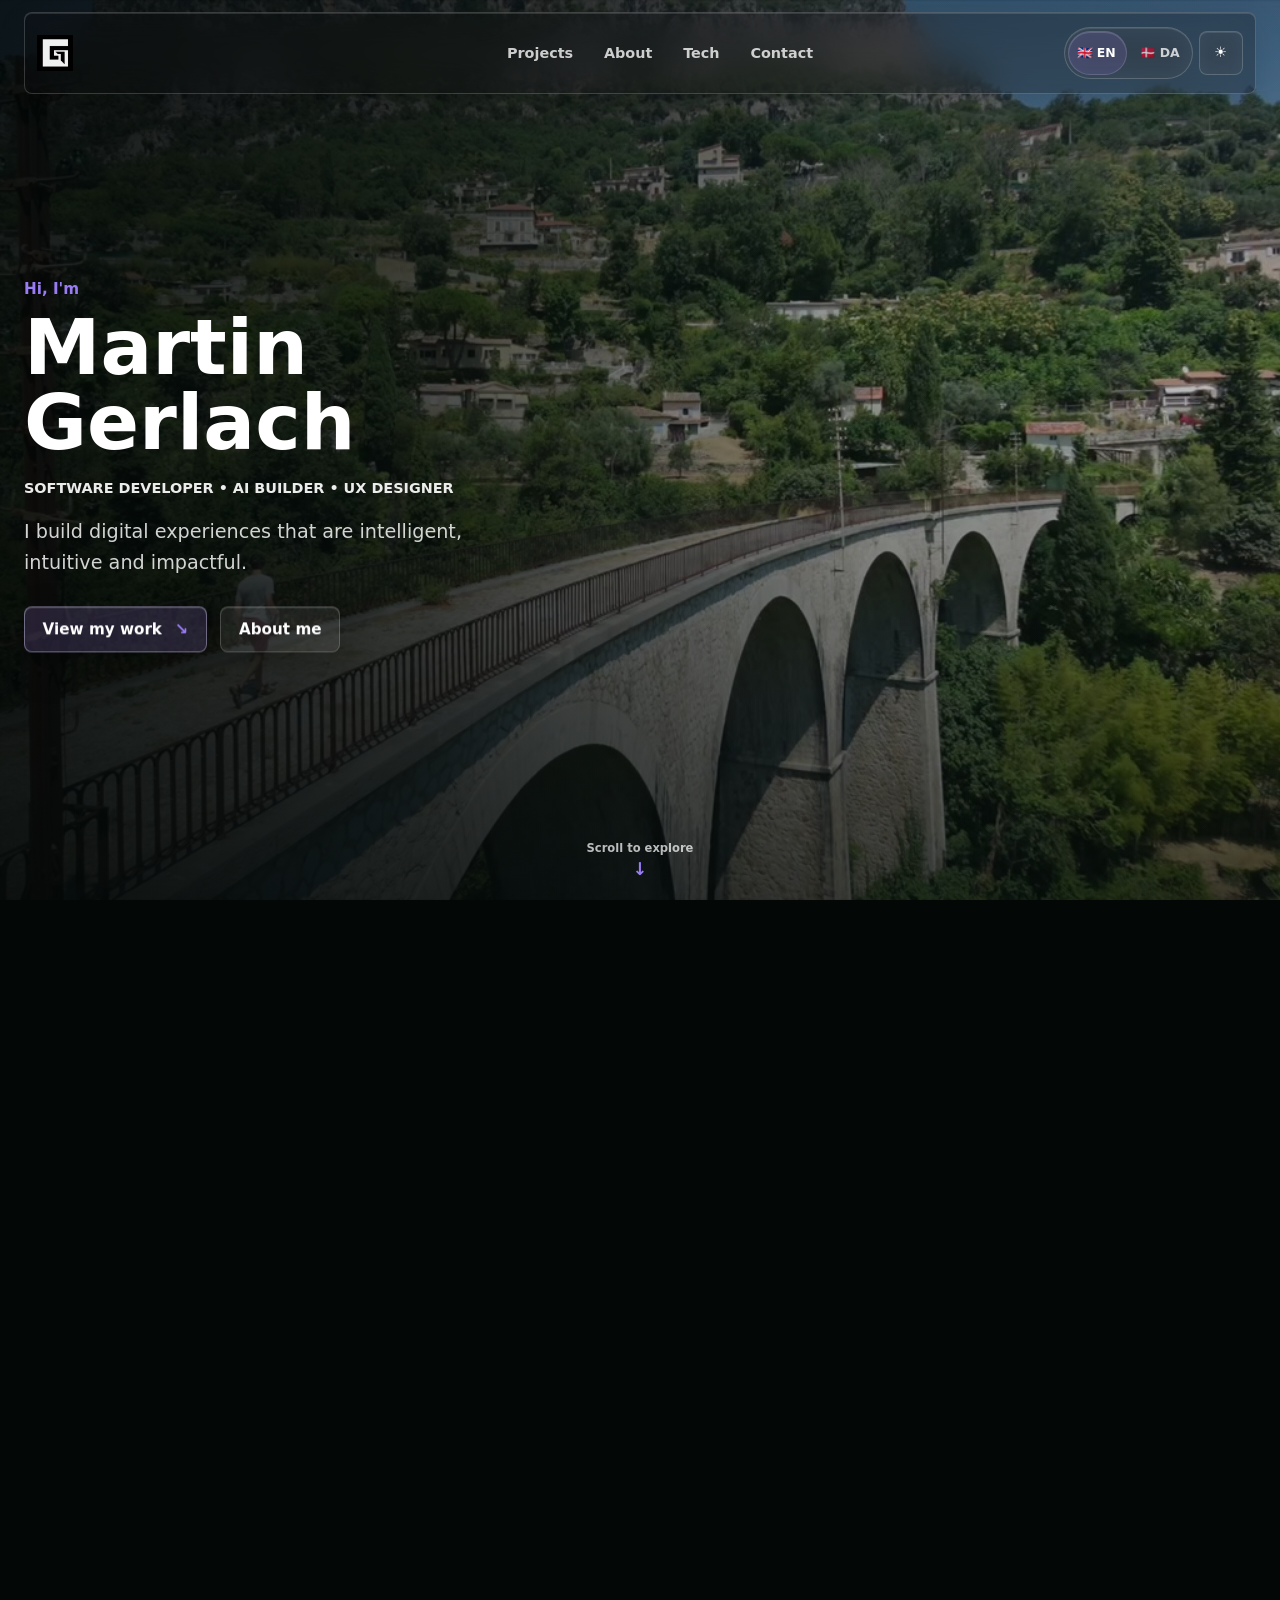
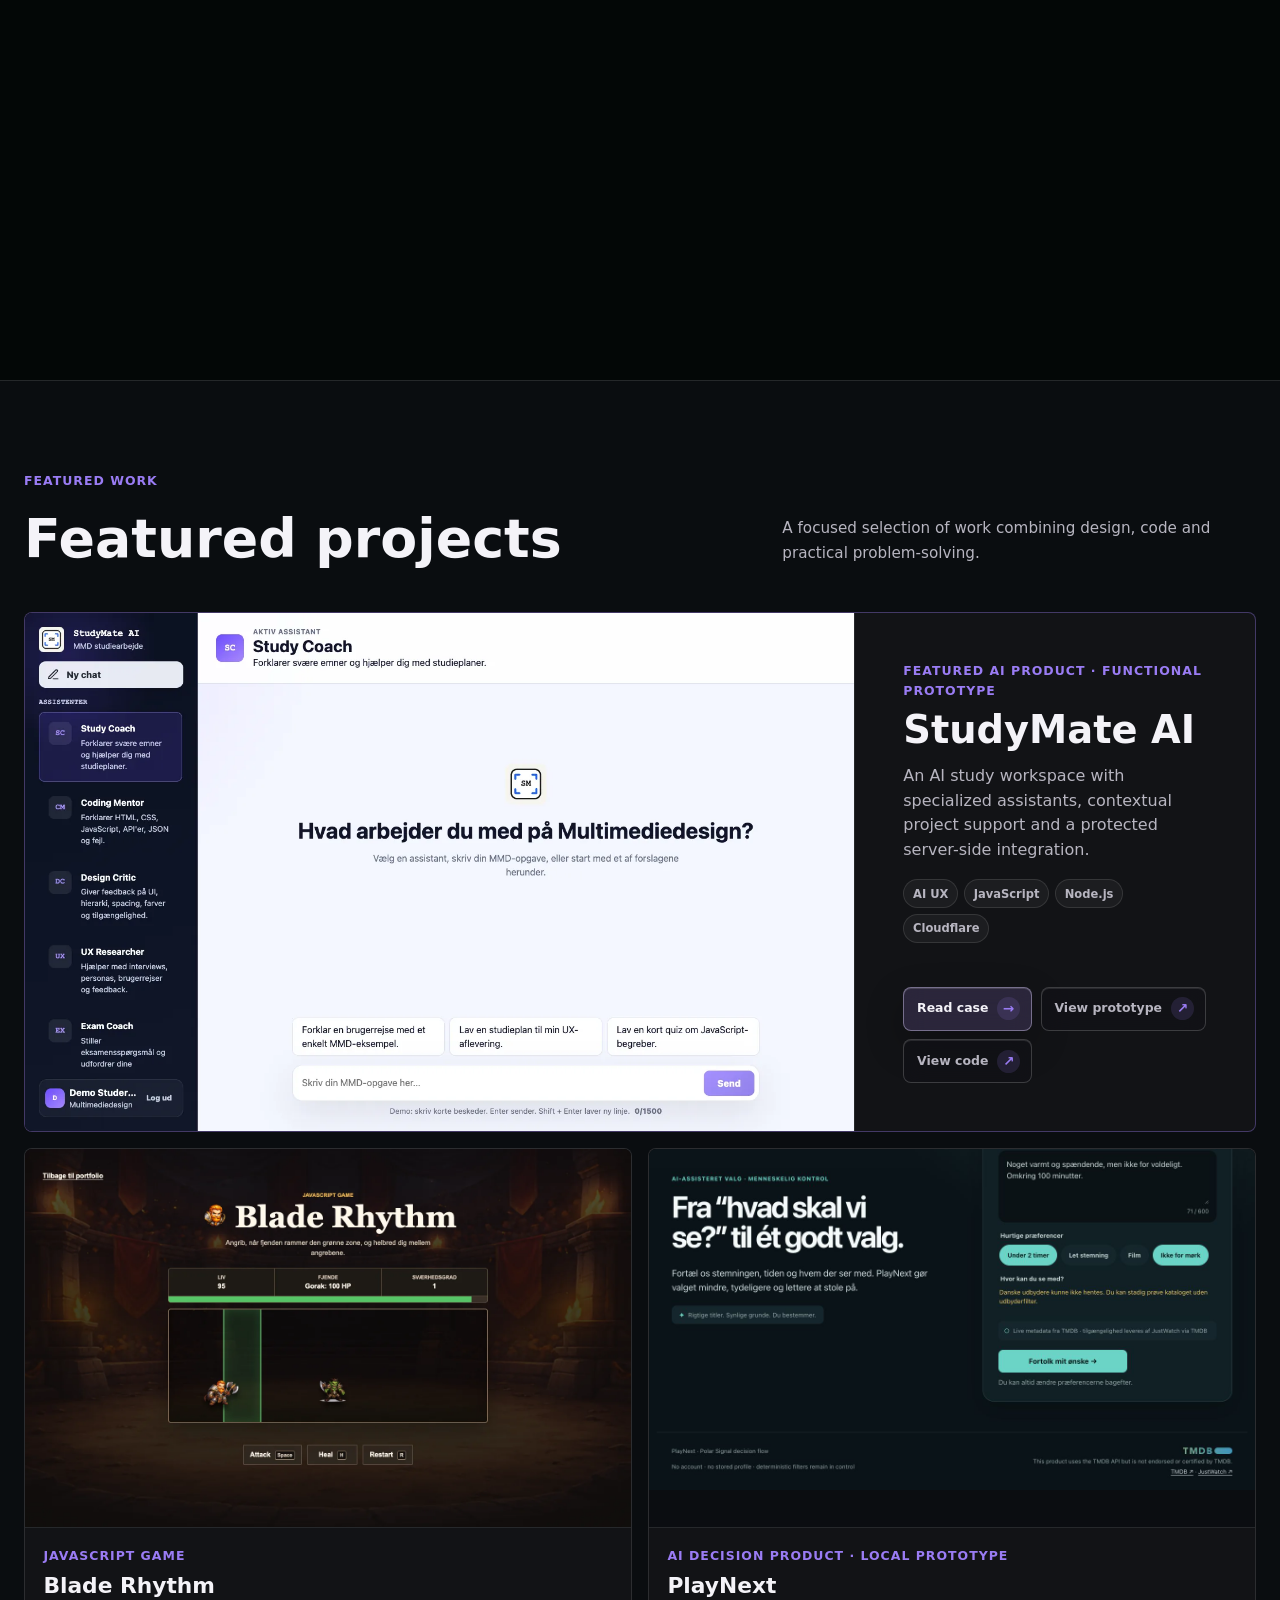
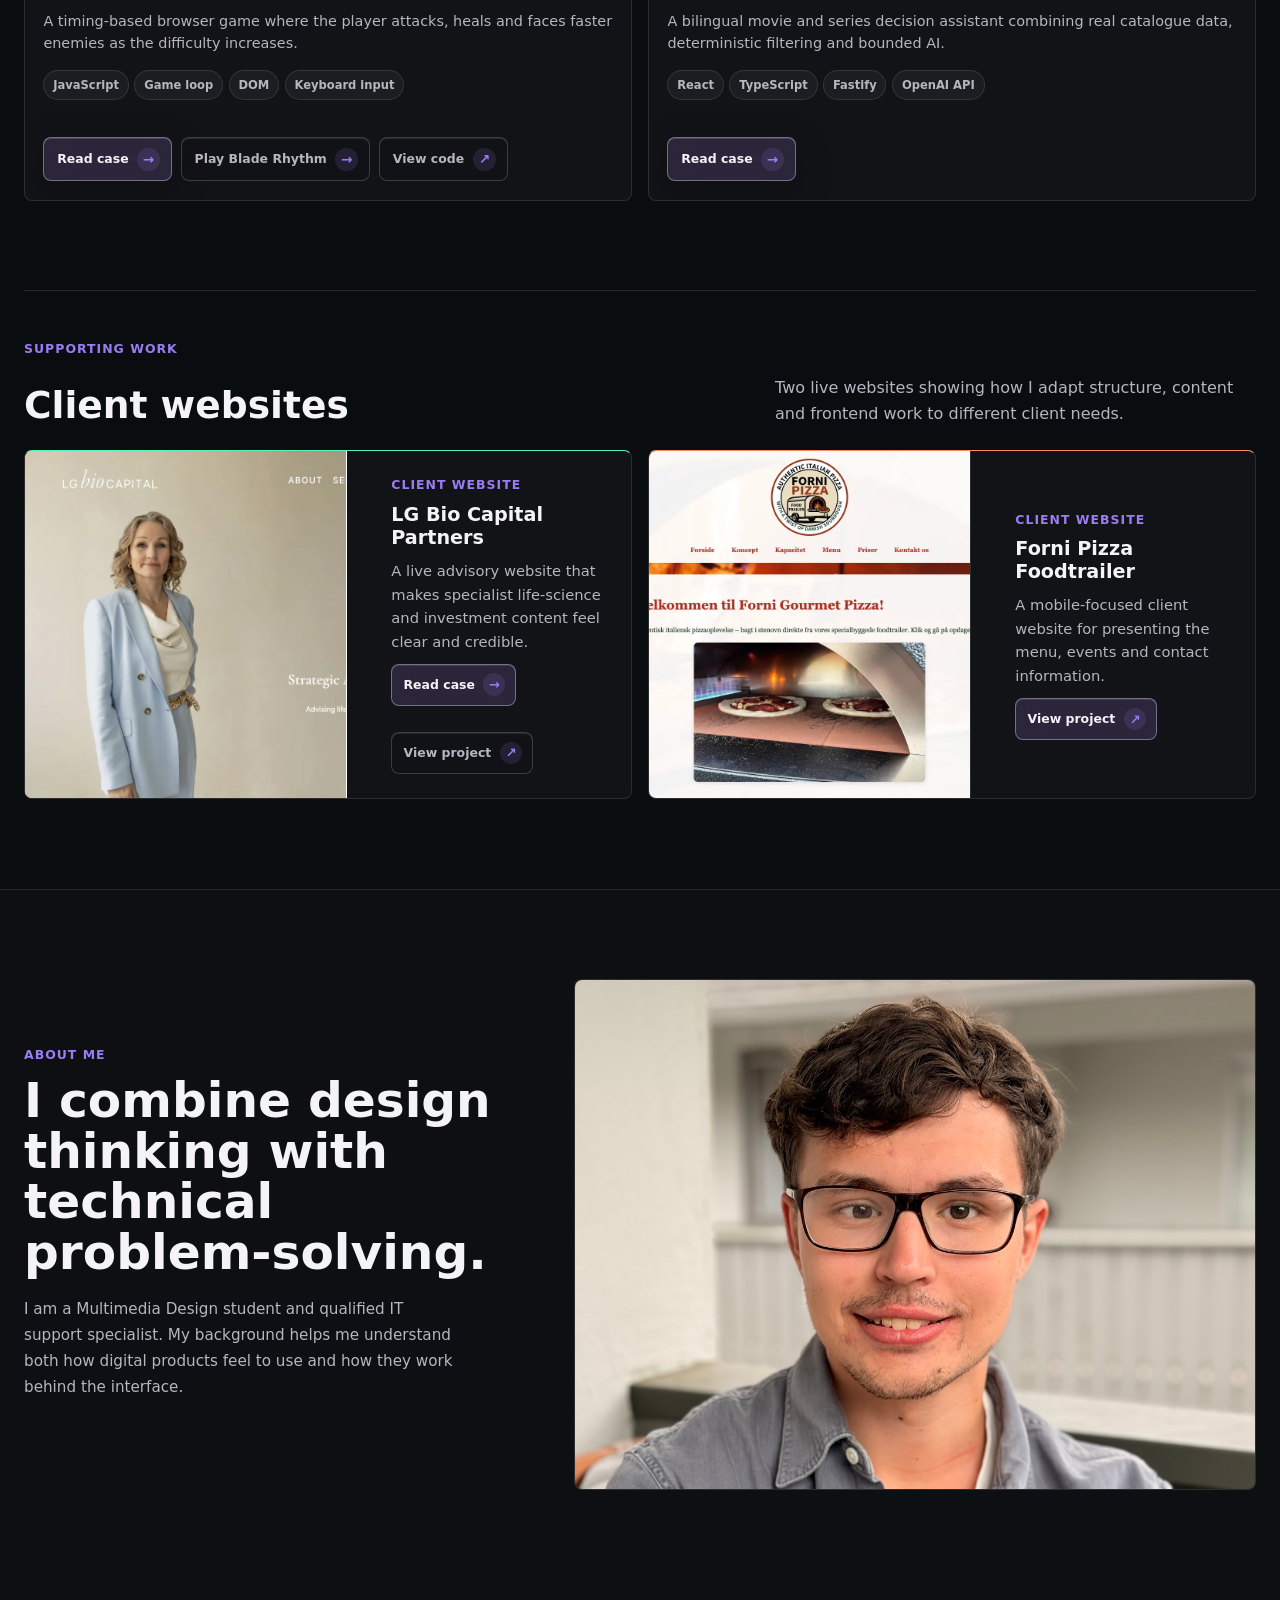
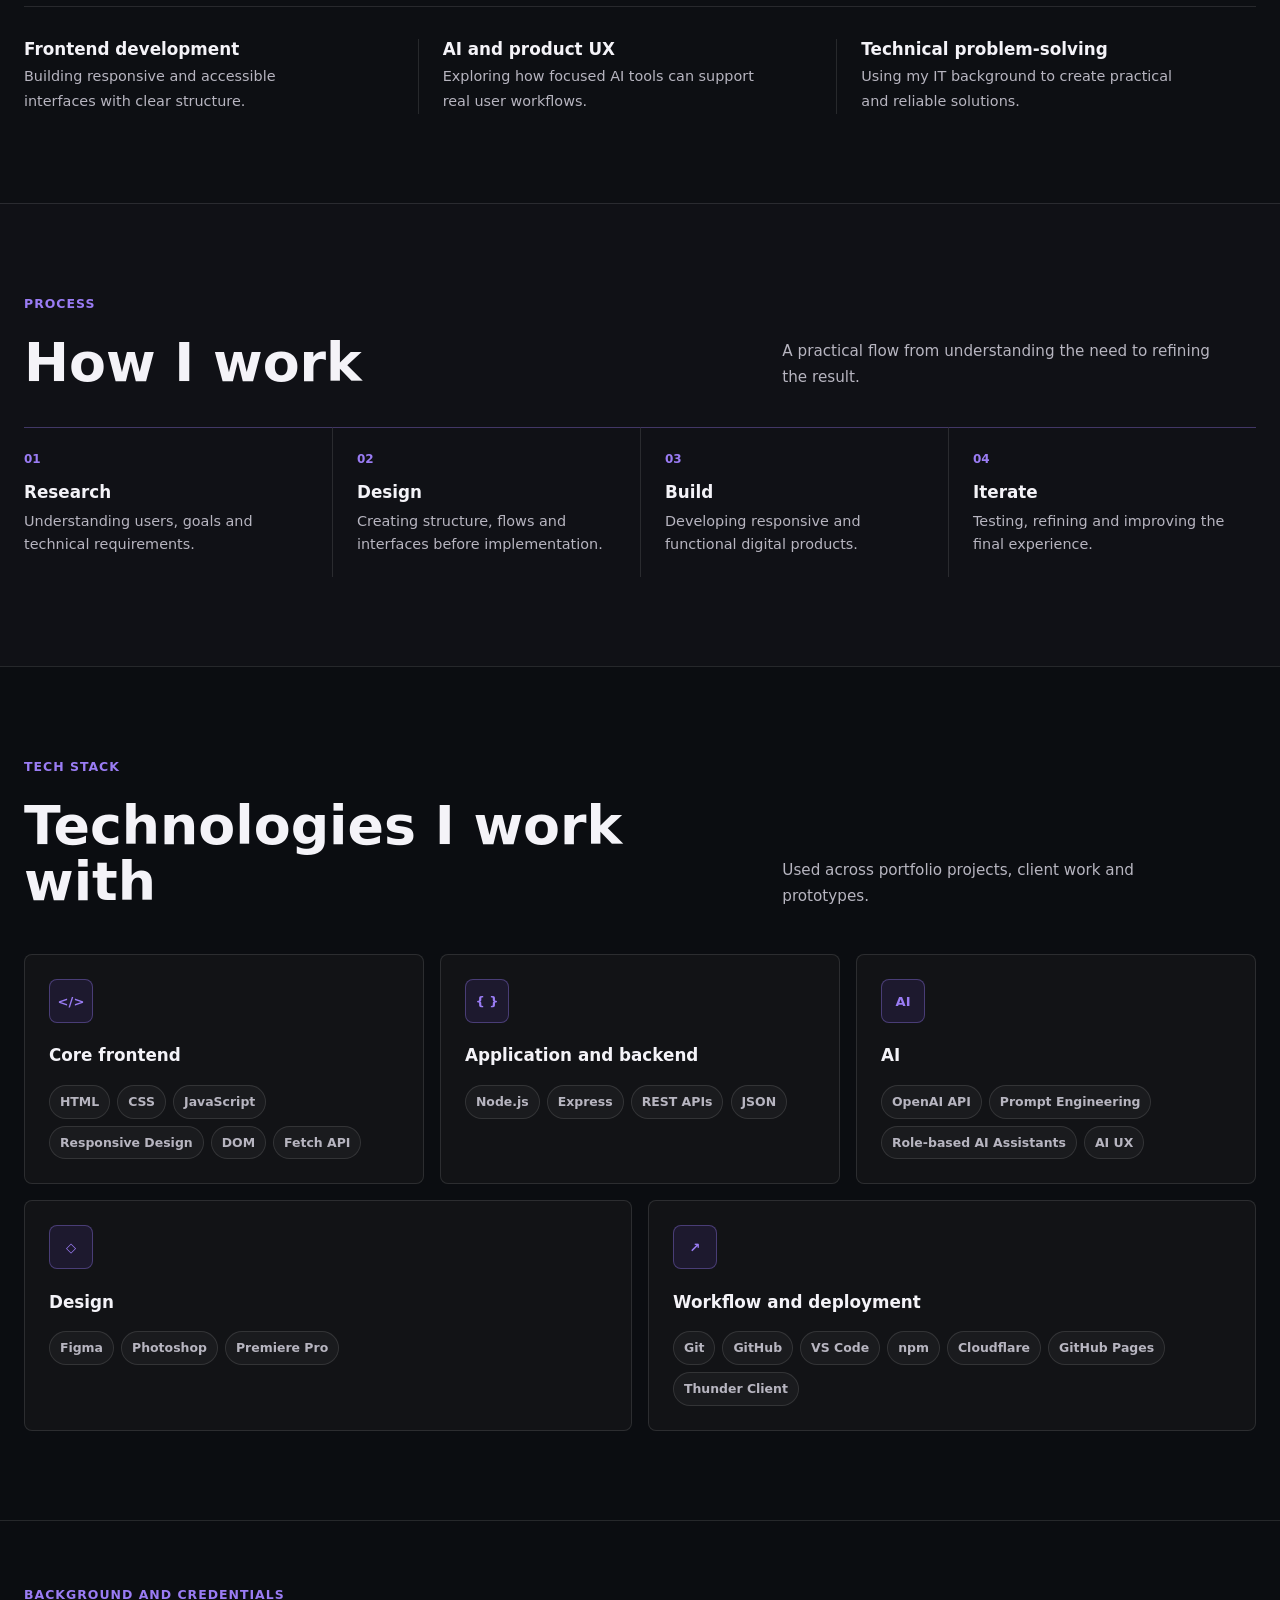
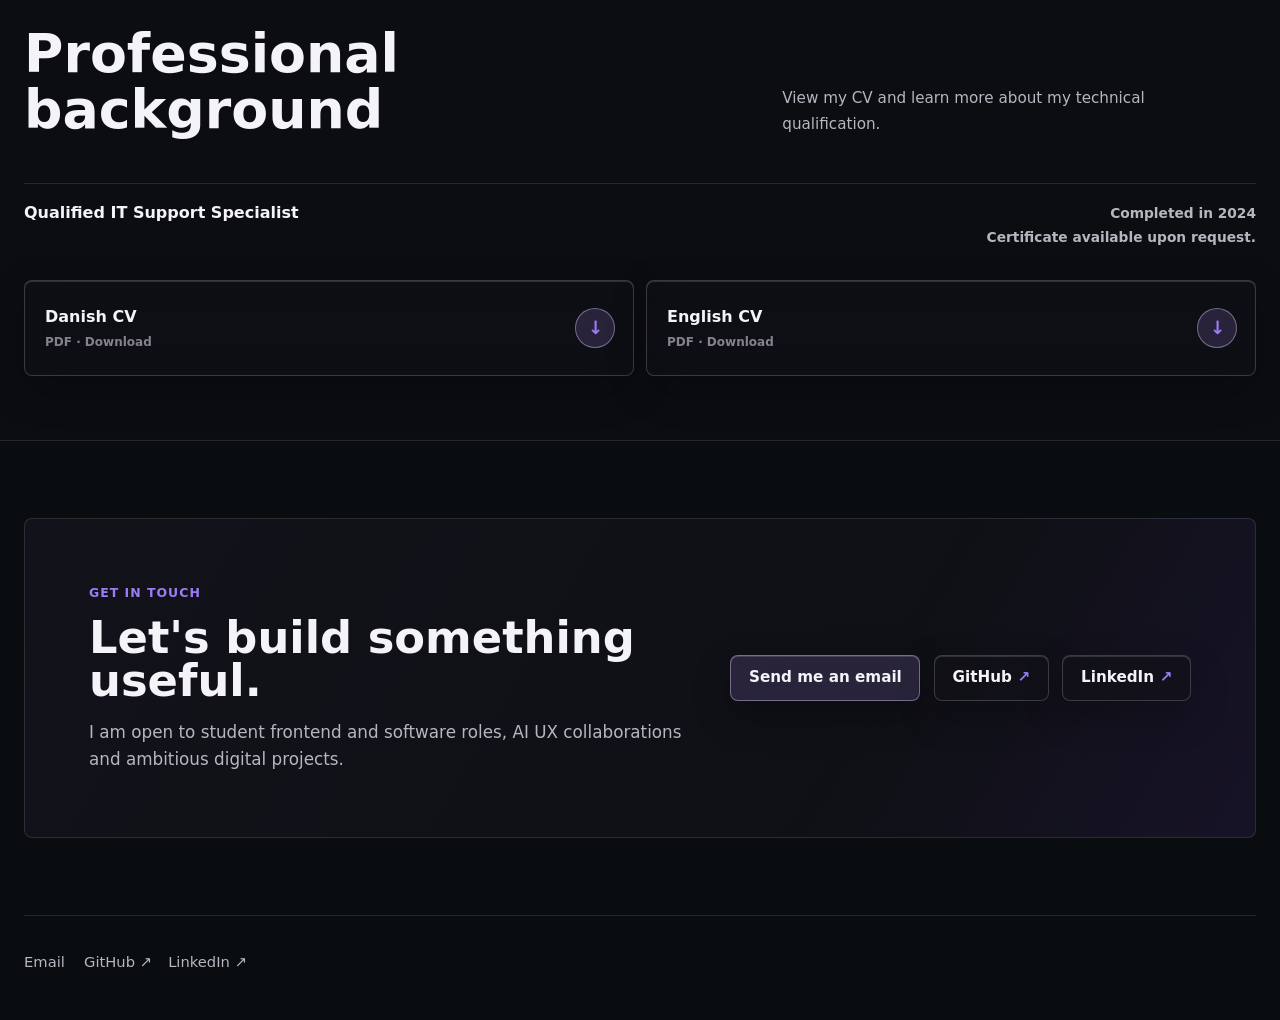
==== commit 4ee9947a: "Add PlayNext portfolio case study" ====
--- a/index.html
+++ b/index.html
@@ -164,25 +164,23 @@
           </figure>
         </article>
 
-        <article class="project-card project-card--aquashield">
+        <article class="project-card project-card--playnext">
           <div class="project-content">
-            <p class="project-type" data-i18n="aquashield.type">School project</p>
-            <h3>AquaShield</h3>
-            <p data-i18n="aquashield.description">A tsunami emergency guide designed to turn critical information into clear actions before, during and after a warning.</p>
-            <ul class="tag-list" aria-label="Technologies used for AquaShield" data-i18n-attr="aria-label:aquashield.techAria">
-              <li>HTML</li>
-              <li>CSS</li>
-              <li>JavaScript</li>
-              <li data-i18n="tag.forms">Forms</li>
+            <p class="project-type" data-i18n="playnext.type">AI decision product · Local prototype</p>
+            <h3>PlayNext</h3>
+            <p data-i18n="playnext.description">A bilingual movie and series decision assistant combining real catalogue data, deterministic filtering and bounded AI.</p>
+            <ul class="tag-list" aria-label="Technologies used for PlayNext" data-i18n-attr="aria-label:playnext.techAria">
+              <li>React</li>
+              <li>TypeScript</li>
+              <li>Fastify</li>
+              <li>OpenAI API</li>
             </ul>
             <div class="project-actions">
-              <a class="button button-primary" href="cases/aquashield.html" data-i18n="project.case">Read case</a>
-              <a class="button button-secondary" href="https://martincgerlach.github.io/AquaShield/" target="_blank" rel="noopener noreferrer" data-i18n="project.view">View project</a>
-              <a class="button button-secondary" href="https://github.com/martincgerlach/AquaShield" target="_blank" rel="noopener noreferrer" data-i18n="project.code">View code</a>
+              <a class="button button-primary" href="cases/playnext.html" data-i18n="project.case">Read case</a>
             </div>
           </div>
           <figure class="project-media project-media--screenshot">
-            <img src="aquashield-preview.webp" alt="Screenshot of the AquaShield tsunami emergency guide" data-i18n-attr="alt:aquashield.imageAlt" loading="lazy" decoding="async" width="1440" height="900" />
+            <img src="playnext-preview.jpg" alt="PlayNext request screen with a mood prompt and editable viewing preferences" data-i18n-attr="alt:playnext.imageAlt" loading="lazy" decoding="async" width="1280" height="720" />
           </figure>
         </article>
 
--- a/style.css
+++ b/style.css
@@ -766,9 +766,9 @@
   --project-accent-light: #8a5b00;
 }
 
-.project-card--aquashield {
-  --project-accent: #83b9ff;
-  --project-accent-light: #2b64a7;
+.project-card--playnext {
+  --project-accent: #35d6c7;
+  --project-accent-light: #147d76;
 }
 
 .project-card--todo {
@@ -1987,7 +1987,7 @@
 }
 
 .home-page .project-card--blade,
-.home-page .project-card--aquashield {
+.home-page .project-card--playnext {
   grid-column: auto;
 }
 
@@ -2699,7 +2699,7 @@
   }
 
   .home-page .project-card--blade,
-  .home-page .project-card--aquashield {
+  .home-page .project-card--playnext {
     grid-column: span 1;
   }
 
@@ -2825,7 +2825,7 @@
 
   .home-page .project-card--studymate,
   .home-page .project-card--blade,
-  .home-page .project-card--aquashield {
+  .home-page .project-card--playnext {
     display: flex;
     grid-column: auto;
     min-height: 0;
